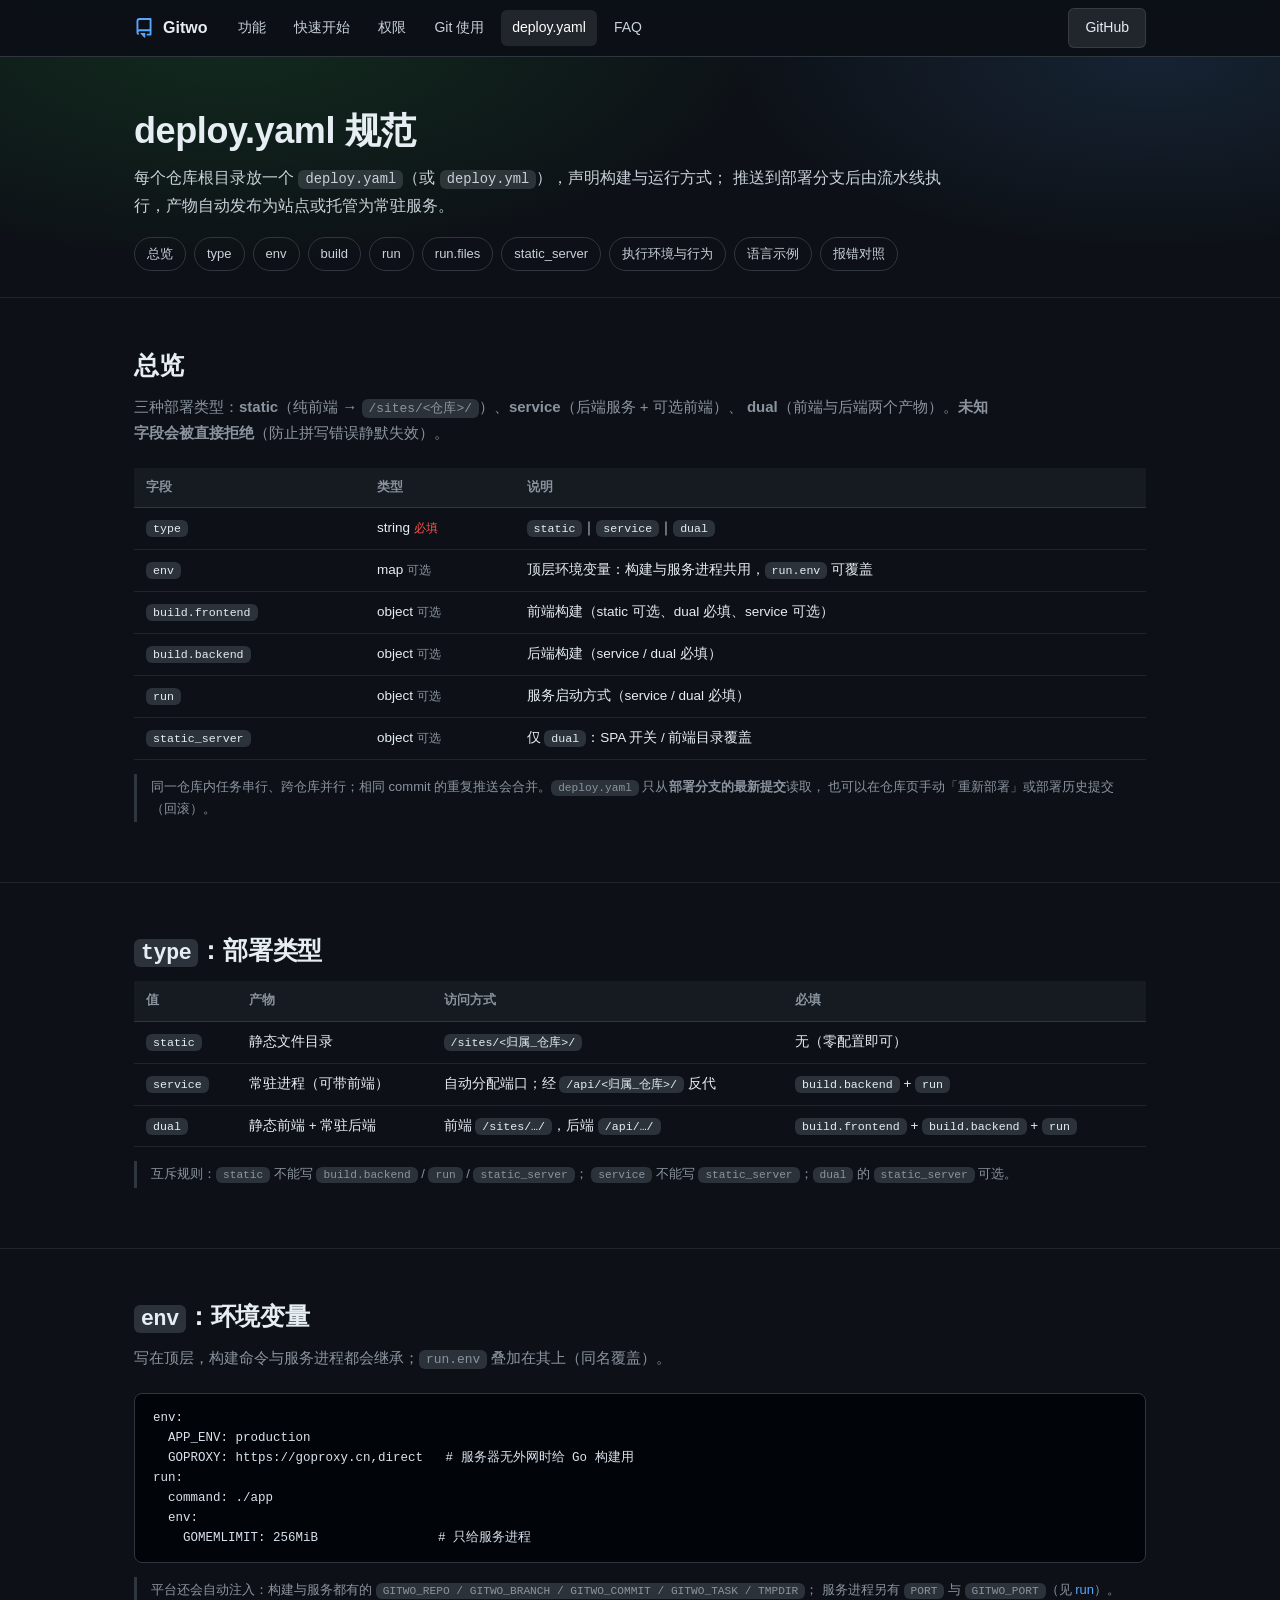
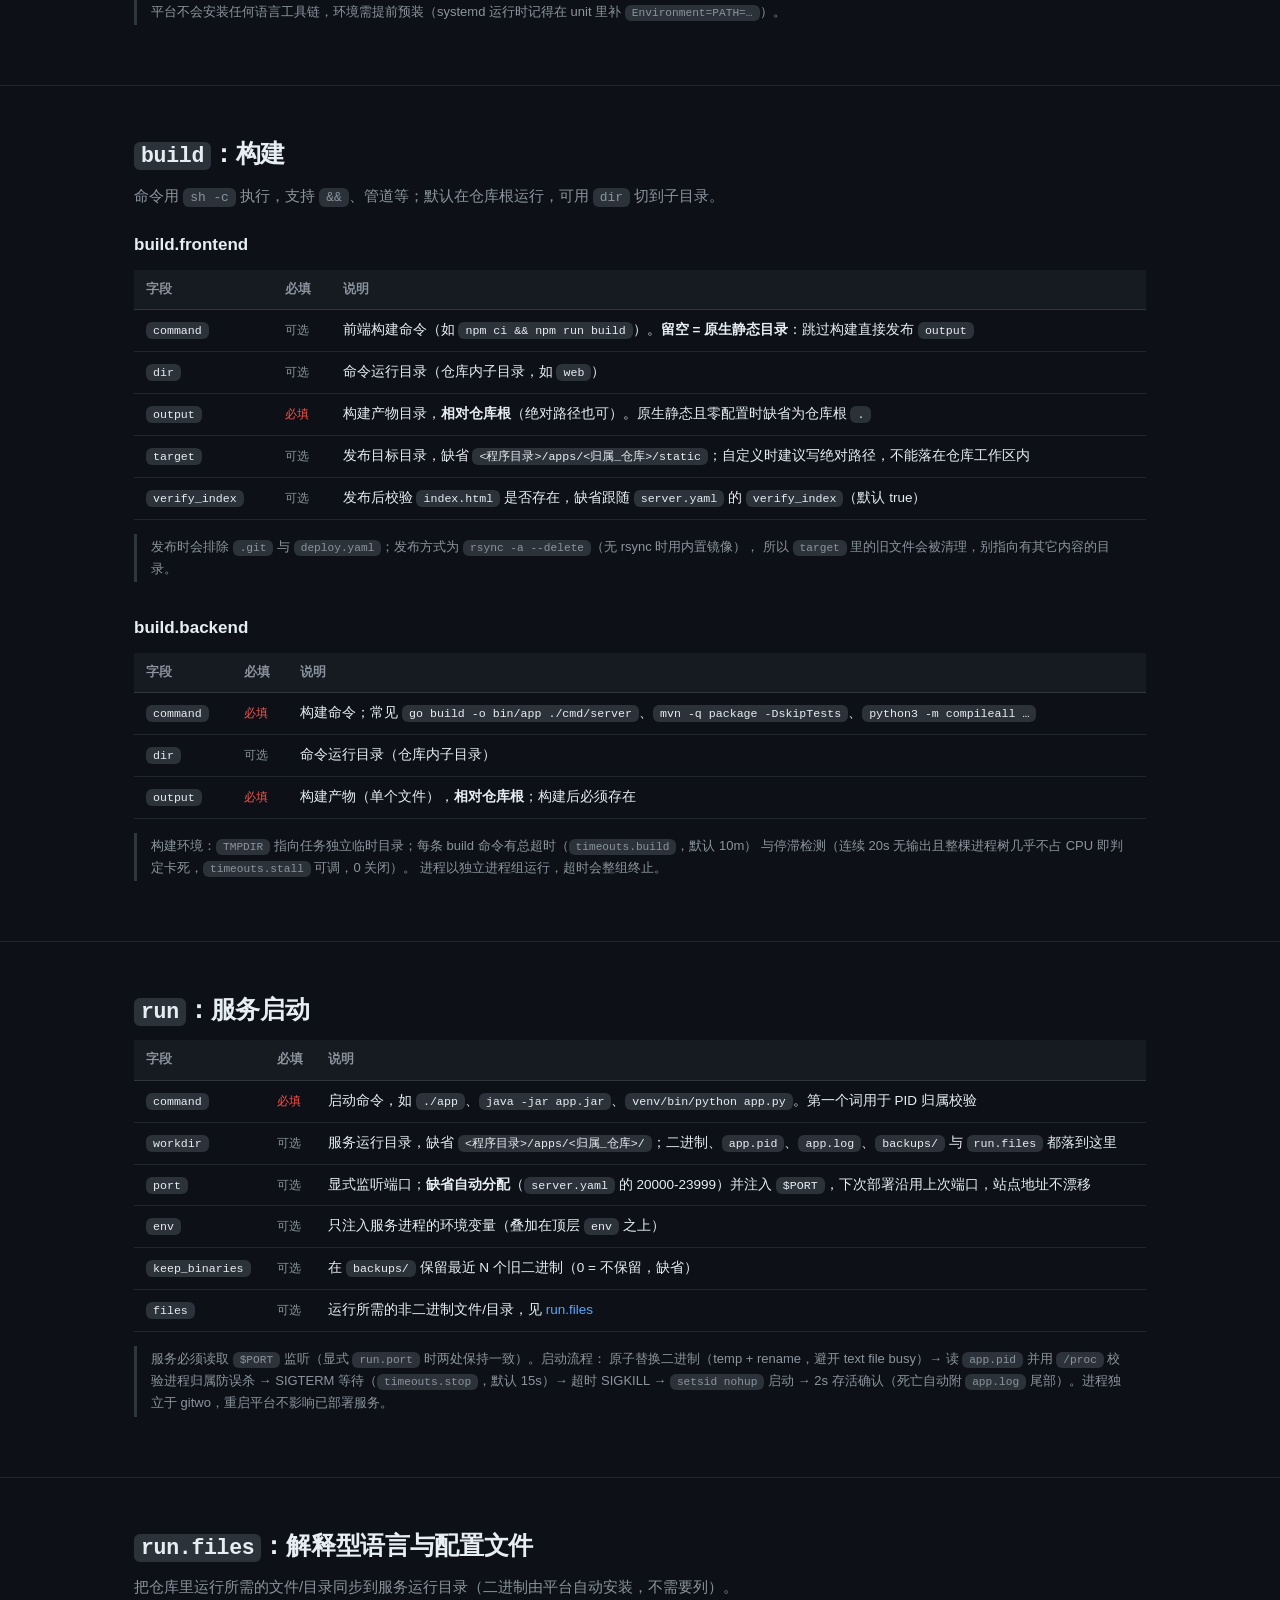
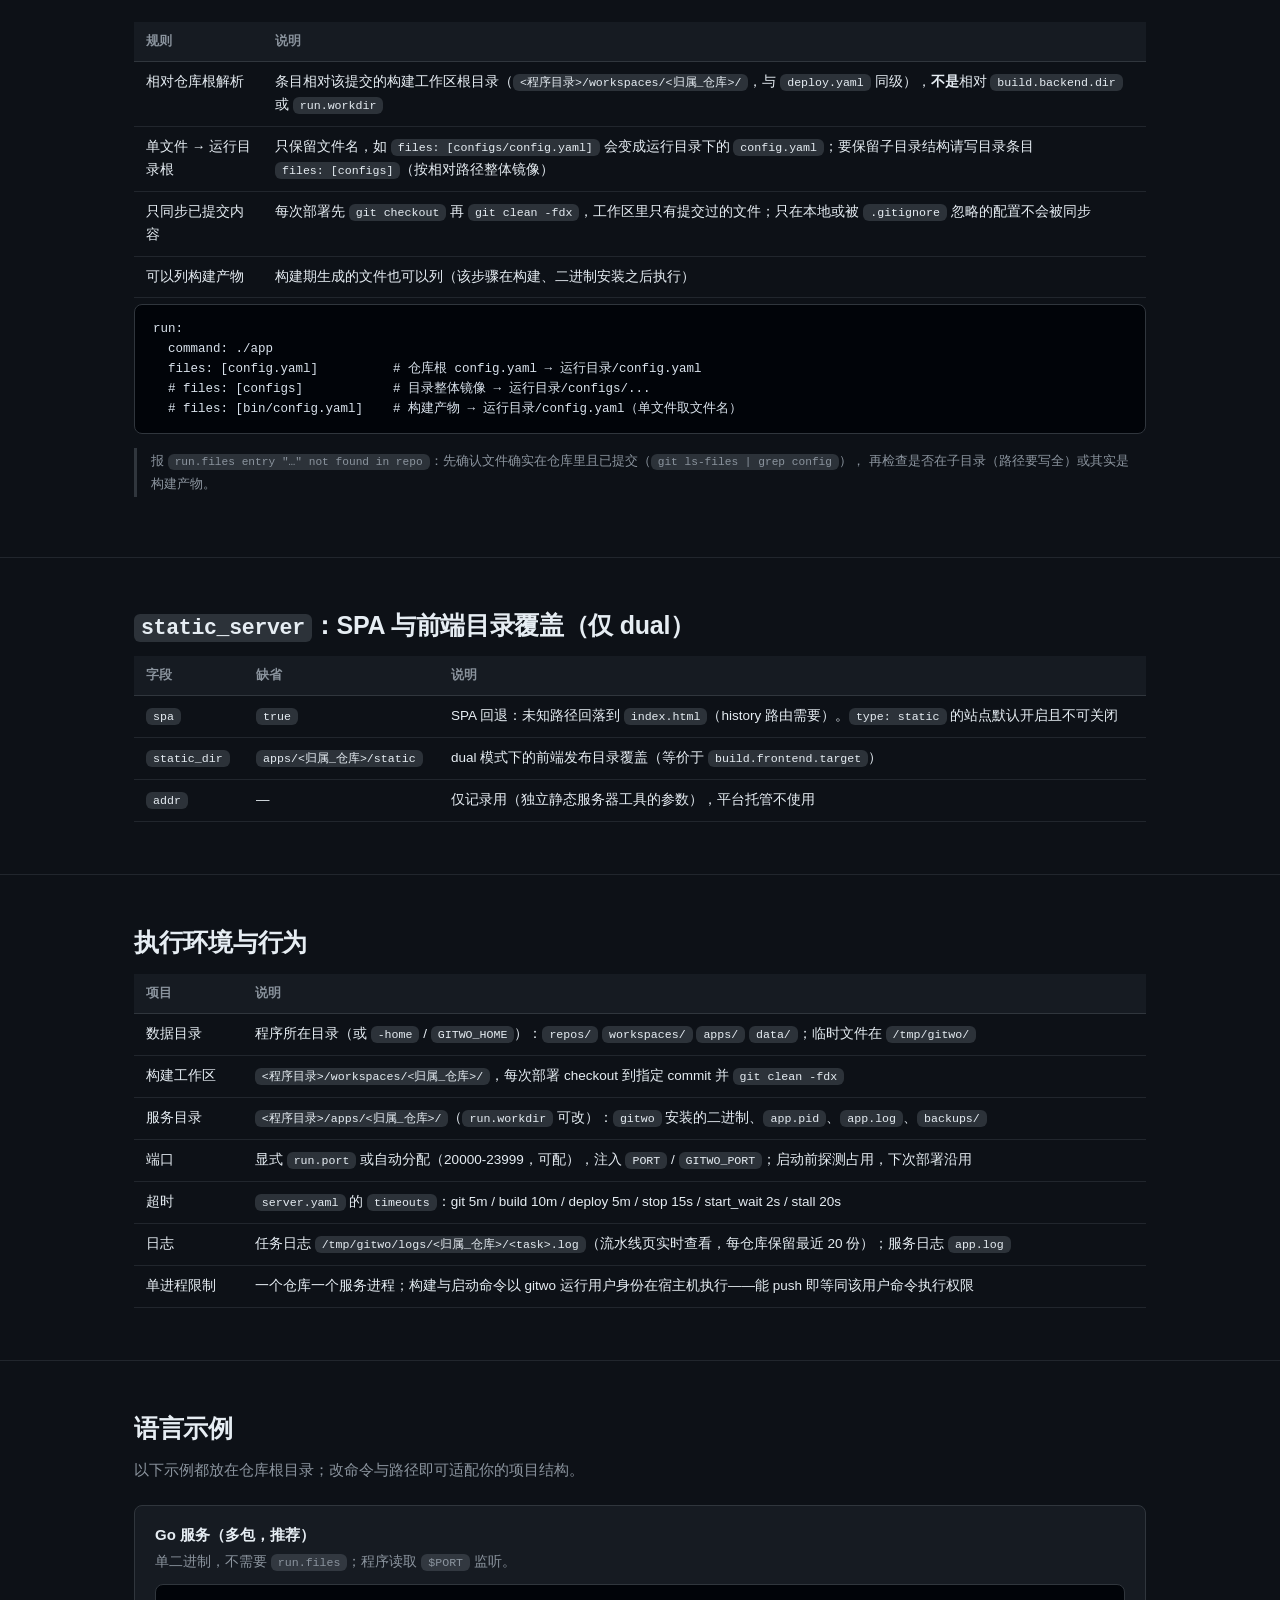
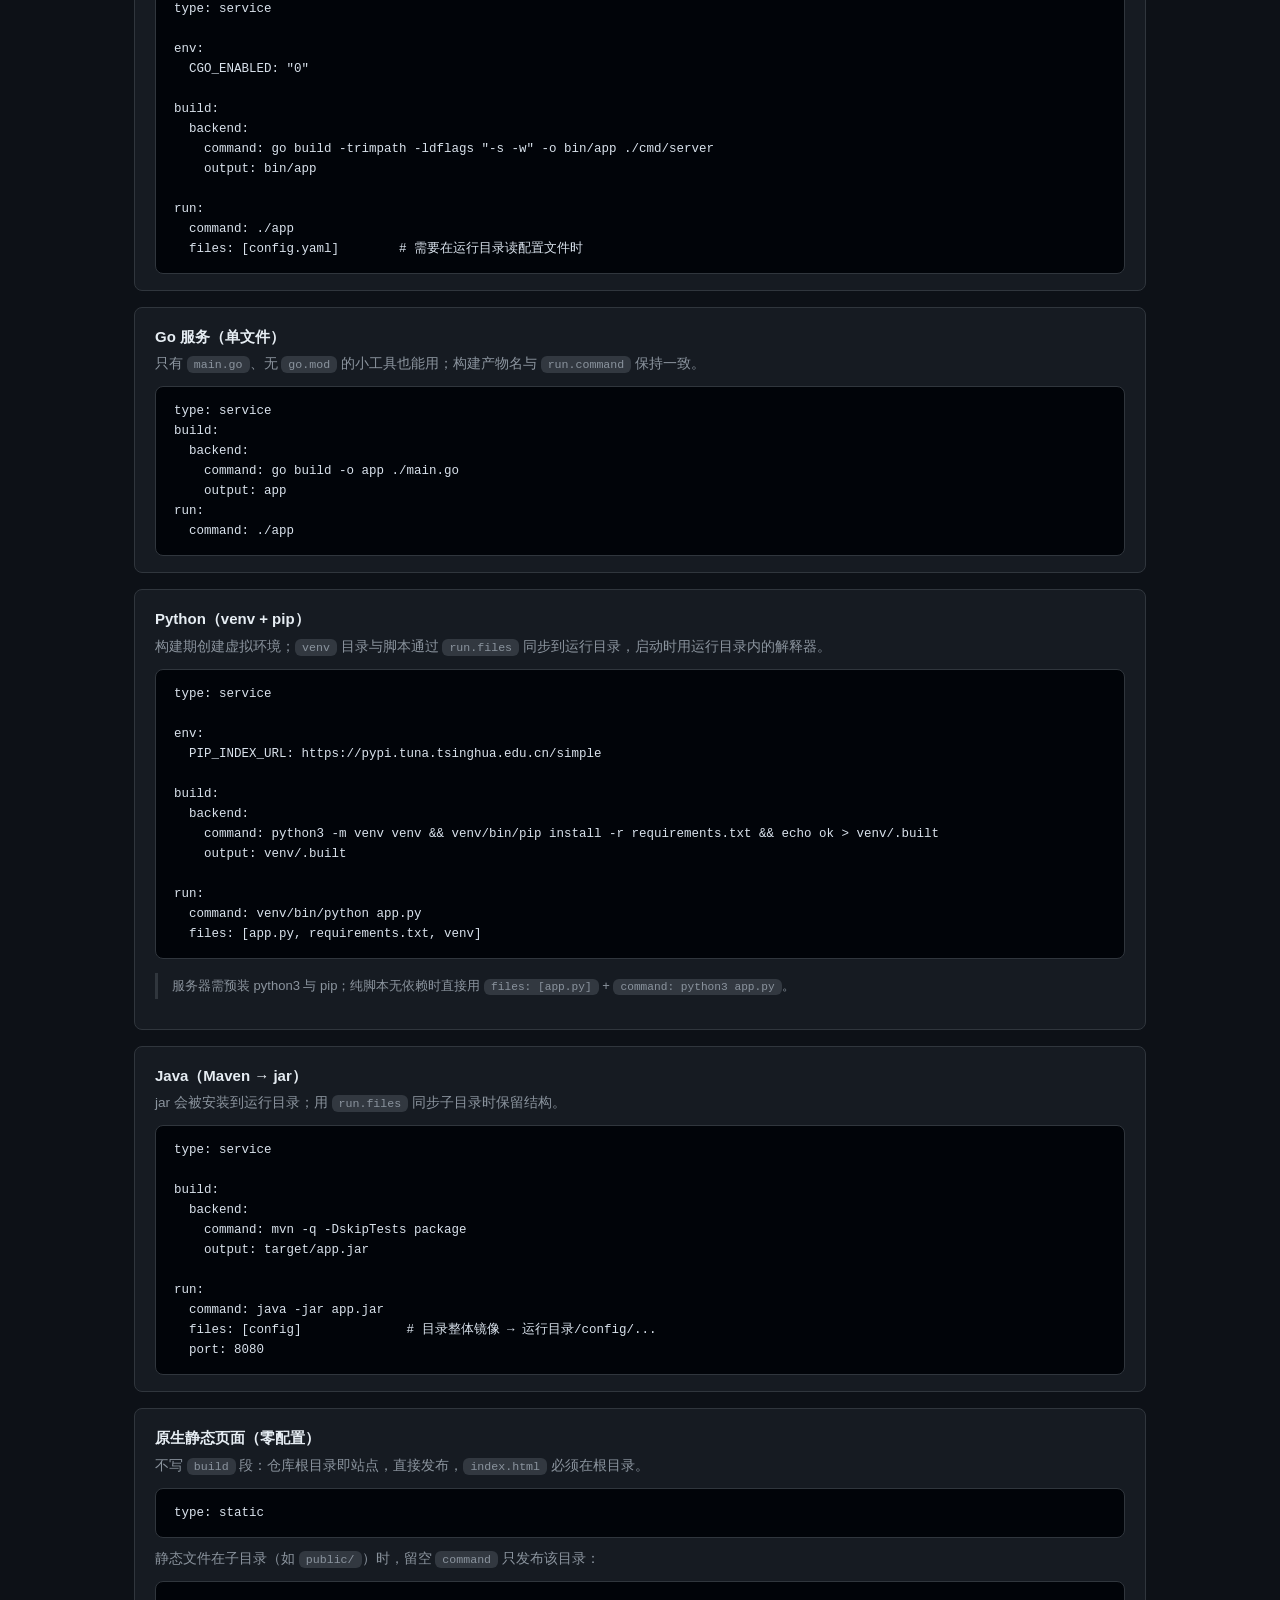
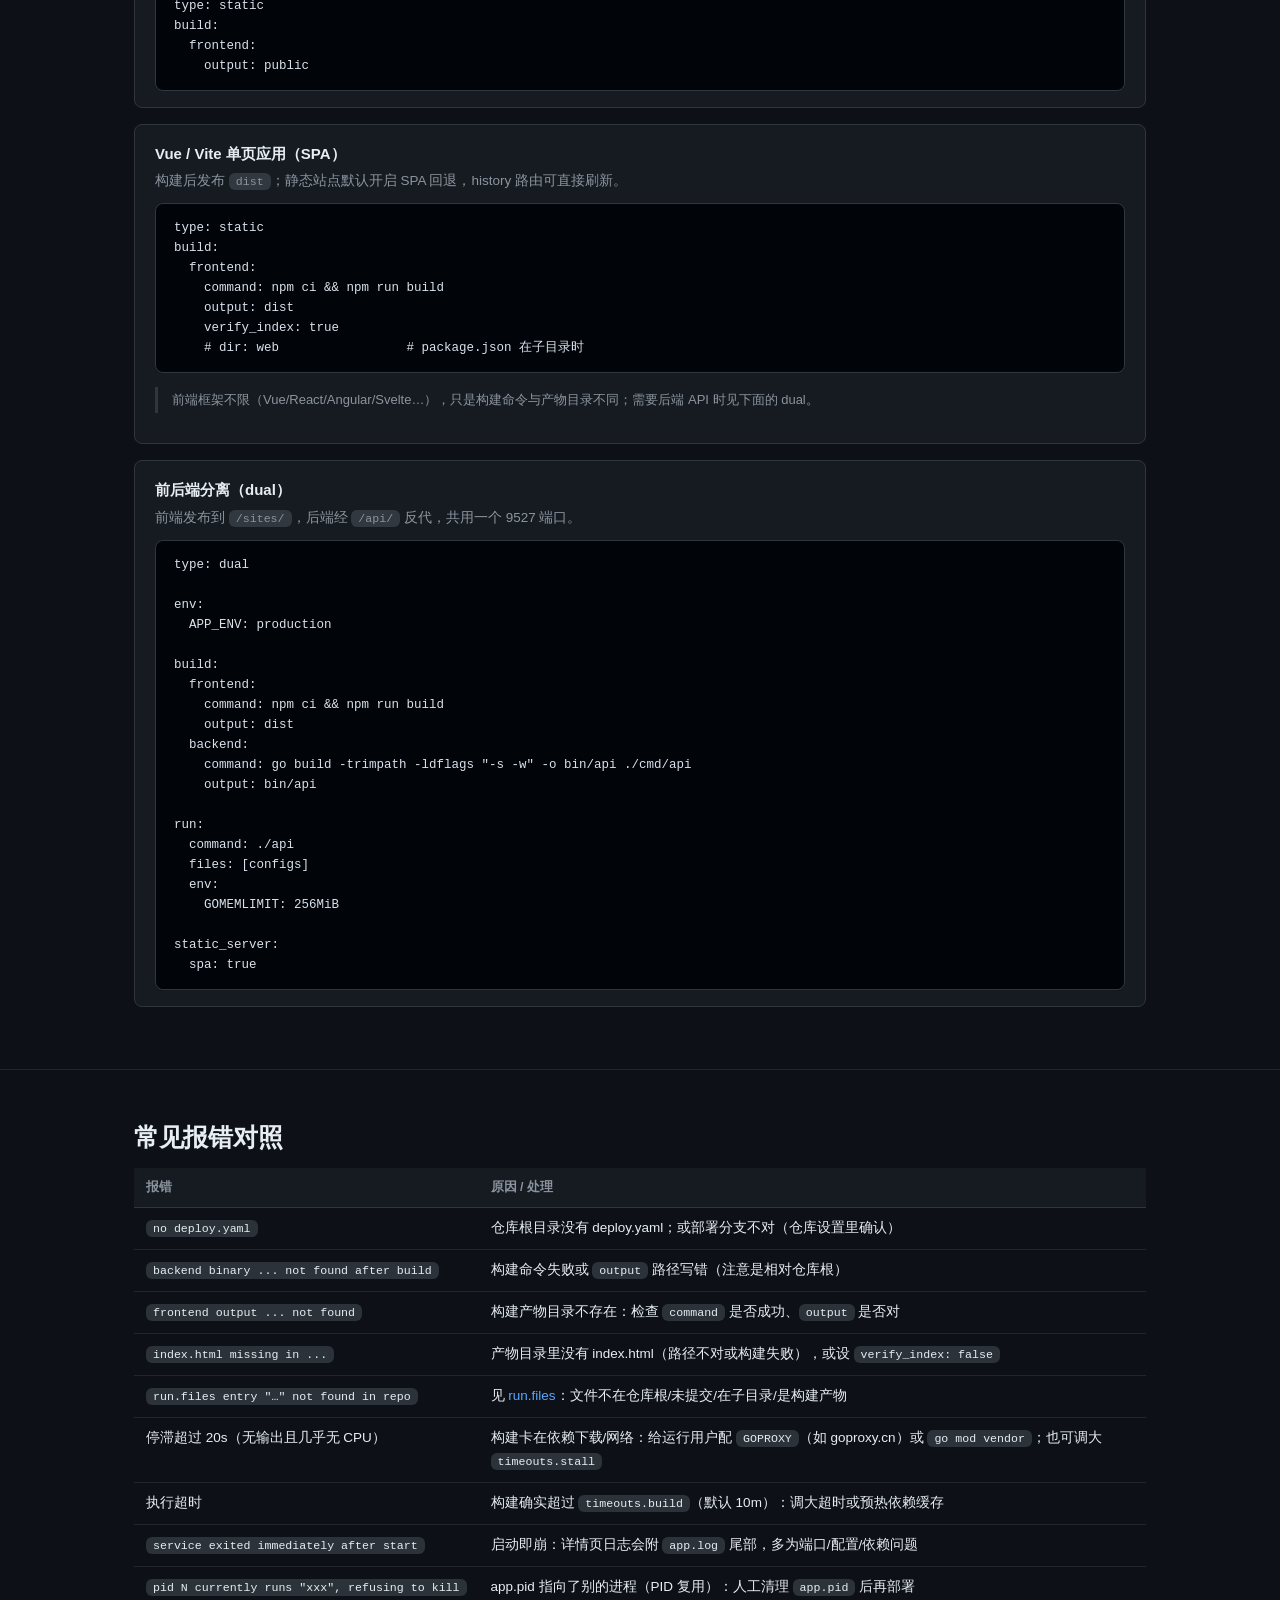
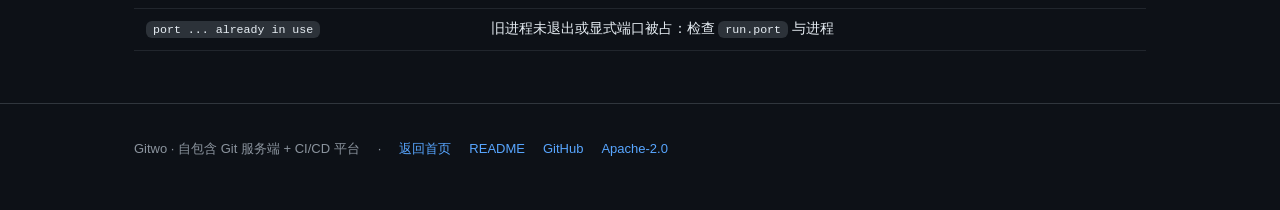
==== docs/deploy-yaml.html @ 60dff5ed "docs: deploy.yaml 规范独立成栏目——补全字段说明 + Go/Python/Java/静态页面/Vue SPA 示例" ====
<!doctype html>
<html lang="zh-CN">
<head>
<meta charset="utf-8">
<meta name="viewport" content="width=device-width,initial-scale=1">
<meta name="color-scheme" content="dark">
<title>deploy.yaml 规范 · Gitwo</title>
<meta name="description" content="Gitwo deploy.yaml 完整字段说明：type / env / build.frontend / build.backend / run / static_server，附 Go、Python、Java、静态页面与 Vue SPA 示例。">
<style>
:root{
  --bg:#0d1117;--bg2:#161b22;--bg3:#21262d;--inset:#010409;
  --border:#30363d;--border2:#21262d;--fg:#e6edf3;--muted:#8b949e;--accent:#58a6ff;
  --green:#3fb950;--green-btn:#238636;--green-h:#2ea043;--red:#f85149;--yellow:#d29922;--purple:#bc8cff;
  --radius:8px;--mono:ui-monospace,SFMono-Regular,"SF Mono",Menlo,Consolas,"Liberation Mono",monospace;
}
*{box-sizing:border-box}
html{color-scheme:dark;scroll-behavior:smooth}
body{margin:0;background:var(--bg);color:var(--fg);
  font:15px/1.7 -apple-system,BlinkMacSystemFont,"Segoe UI","Noto Sans SC",Helvetica,Arial,sans-serif;
  -webkit-font-smoothing:antialiased}
a{color:var(--accent);text-decoration:none}
a:hover{text-decoration:underline}
code{font-family:var(--mono);font-size:.86em;background:rgba(110,118,129,.32);padding:2px 7px;border-radius:6px}
pre{margin:0;padding:14px 18px;overflow:auto;background:var(--inset);border:1px solid var(--border);
  border-radius:var(--radius);font:12.5px/1.6 var(--mono);color:#d9e2ec}
pre code{background:none;padding:0;font-size:inherit}
.wrap{max-width:1060px;margin:0 auto;padding:0 24px}

/* nav */
nav{position:sticky;top:0;z-index:50;background:rgba(13,17,23,.92);backdrop-filter:blur(8px);
  border-bottom:1px solid var(--border)}
nav .in{max-width:1060px;margin:0 auto;padding:0 24px;height:56px;display:flex;align-items:center;gap:6px}
.brand{display:flex;align-items:center;gap:9px;font-weight:700;font-size:16px;color:var(--fg);margin-right:14px}
.brand svg{color:var(--accent)}
nav a.lnk{color:#c9d1d9;padding:6px 11px;border-radius:6px;font-size:14px}
nav a.lnk:hover{background:var(--bg3);color:#fff;text-decoration:none}
nav a.lnk.on{background:var(--bg3);color:#fff}
nav .sp{flex:1}
.btn{display:inline-flex;align-items:center;gap:7px;padding:7px 16px;font-size:14px;font-weight:600;
  color:#fff;background:var(--green-btn);border:1px solid rgba(240,246,252,.1);border-radius:6px;cursor:pointer}
.btn:hover{background:var(--green-h);text-decoration:none}
.btn.ghost{background:var(--bg3);color:var(--fg);font-weight:500}
.btn.ghost:hover{background:#30363d}

/* hero */
.hero{padding:52px 0 26px;background:
  radial-gradient(900px 380px at 18% -10%,rgba(35,134,54,.22),transparent 60%),
  radial-gradient(700px 320px at 90% 0%,rgba(88,166,255,.12),transparent 60%)}
.hero h1{font-size:36px;line-height:1.2;margin:0 0 12px;letter-spacing:-.4px}
.hero p.lead{font-size:16px;color:#c9d1d9;max-width:820px;margin:0 0 18px}
.hero .actions{display:flex;gap:10px;flex-wrap:wrap}

/* sections */
section{padding:46px 0;border-top:1px solid var(--border2)}
section h2{font-size:25px;margin:0 0 8px;letter-spacing:-.3px}
section p.sub{color:var(--muted);margin:0 0 22px;max-width:860px}
h3{font-size:17px;margin:32px 0 10px}
h3:first-of-type{margin-top:0}
h4{font-size:15px;margin:20px 0 8px}

/* tables */
table{width:100%;border-collapse:collapse;font-size:13.5px;margin:10px 0 6px}
th{text-align:left;color:var(--muted);font-weight:600;font-size:12.5px;padding:9px 12px;
  border-bottom:1px solid var(--border);background:var(--bg2)}
td{padding:9px 12px;border-bottom:1px solid var(--border2);vertical-align:top}
tbody tr:hover td{background:rgba(110,118,129,.05)}
td code{white-space:nowrap}

/* misc */
.note{border-left:3px solid var(--border);padding:2px 14px;color:var(--muted);font-size:13px;margin:14px 0}
.warn{border-left:3px solid var(--yellow);padding:2px 14px;color:#d0b16a;font-size:13.5px;margin:14px 0;
  background:rgba(210,153,34,.06)}
.tag{display:inline-block;font-size:11px;color:var(--purple);border:1px solid rgba(188,140,255,.35);
  border-radius:999px;padding:1px 8px;margin-left:6px;vertical-align:1px}
.req{color:var(--red);font-size:12px}
.opt{color:var(--muted);font-size:12px}
.toc{display:flex;flex-wrap:wrap;gap:8px;margin:4px 0 0}
.toc a{padding:5px 12px;border:1px solid var(--border);border-radius:999px;font-size:13px;color:#c9d1d9}
.toc a:hover{background:var(--bg3);color:#fff;text-decoration:none}
.ex{background:var(--bg2);border:1px solid var(--border);border-radius:var(--radius);padding:16px 20px;margin:16px 0}
.ex h4{margin:0 0 4px}
.ex p{margin:0 0 10px;color:var(--muted);font-size:13.5px}
.ex pre{margin:0}
footer{border-top:1px solid var(--border);padding:34px 0 50px;color:var(--muted);font-size:13px}
footer .in{display:flex;gap:18px;flex-wrap:wrap;align-items:center}
@media (max-width:820px){.hero h1{font-size:30px}nav a.lnk{display:none}nav a.lnk.on{display:inline-block}}
</style>
</head>
<body>

<nav><div class="in">
  <a class="brand" href="index.html"><svg viewBox="0 0 16 16" width="20" height="20" fill="currentColor"><path d="M2 2.5A2.5 2.5 0 0 1 4.5 0h8.75a.75.75 0 0 1 .75.75v12.5a.75.75 0 0 1-.75.75h-2.5a.75.75 0 0 1 0-1.5h1.75v-2h-8a1 1 0 0 0-.714 1.7.75.75 0 1 1-1.072 1.05A2.495 2.495 0 0 1 2 11.5Zm10.5-1h-8a1 1 0 0 0-1 1v6.708A2.486 2.486 0 0 1 4.5 9h8ZM5 12.25a.25.25 0 0 1 .25-.25h3.5a.25.25 0 0 1 .25.25v3.25a.25.25 0 0 1-.4.2l-1.45-1.087a.249.249 0 0 0-.2 0L8.5 15.7a.25.25 0 0 1-.4-.2Z"/></svg>Gitwo</a>
  <a class="lnk" href="index.html#features">功能</a>
  <a class="lnk" href="index.html#start">快速开始</a>
  <a class="lnk" href="index.html#roles">权限</a>
  <a class="lnk" href="index.html#git">Git 使用</a>
  <a class="lnk on" href="deploy-yaml.html">deploy.yaml</a>
  <a class="lnk" href="index.html#faq">FAQ</a>
  <span class="sp"></span>
  <a class="btn ghost" href="https://github.com/flairamos/gitwo">GitHub</a>
</div></nav>

<header class="hero"><div class="wrap">
  <h1>deploy.yaml 规范</h1>
  <p class="lead">
    每个仓库根目录放一个 <code>deploy.yaml</code>（或 <code>deploy.yml</code>），声明构建与运行方式；
    推送到部署分支后由流水线执行，产物自动发布为站点或托管为常驻服务。
  </p>
  <div class="toc">
    <a href="#overview">总览</a>
    <a href="#type">type</a>
    <a href="#env">env</a>
    <a href="#build">build</a>
    <a href="#run">run</a>
    <a href="#files">run.files</a>
    <a href="#static-server">static_server</a>
    <a href="#runtime">执行环境与行为</a>
    <a href="#examples">语言示例</a>
    <a href="#errors">报错对照</a>
  </div>
</div></header>

<section id="overview"><div class="wrap">
  <h2>总览</h2>
  <p class="sub">
    三种部署类型：<b>static</b>（纯前端 → <code>/sites/&lt;仓库&gt;/</code>）、<b>service</b>（后端服务 + 可选前端）、
    <b>dual</b>（前端与后端两个产物）。<b>未知字段会被直接拒绝</b>（防止拼写错误静默失效）。
  </p>
  <table>
    <thead><tr><th>字段</th><th>类型</th><th>说明</th></tr></thead>
    <tbody>
      <tr><td><code>type</code></td><td>string <span class="req">必填</span></td><td><code>static</code>｜<code>service</code>｜<code>dual</code></td></tr>
      <tr><td><code>env</code></td><td>map <span class="opt">可选</span></td><td>顶层环境变量：构建与服务进程共用，<code>run.env</code> 可覆盖</td></tr>
      <tr><td><code>build.frontend</code></td><td>object <span class="opt">可选</span></td><td>前端构建（static 可选、dual 必填、service 可选）</td></tr>
      <tr><td><code>build.backend</code></td><td>object <span class="opt">可选</span></td><td>后端构建（service / dual 必填）</td></tr>
      <tr><td><code>run</code></td><td>object <span class="opt">可选</span></td><td>服务启动方式（service / dual 必填）</td></tr>
      <tr><td><code>static_server</code></td><td>object <span class="opt">可选</span></td><td>仅 <code>dual</code>：SPA 开关 / 前端目录覆盖</td></tr>
    </tbody>
  </table>
  <div class="note">
    同一仓库内任务串行、跨仓库并行；相同 commit 的重复推送会合并。<code>deploy.yaml</code> 只从<b>部署分支的最新提交</b>读取，
    也可以在仓库页手动「重新部署」或部署历史提交（回滚）。
  </div>
</div></section>

<section id="type"><div class="wrap">
  <h2><code>type</code>：部署类型</h2>
  <table>
    <thead><tr><th>值</th><th>产物</th><th>访问方式</th><th>必填</th></tr></thead>
    <tbody>
      <tr><td><code>static</code></td><td>静态文件目录</td><td><code>/sites/&lt;归属_仓库&gt;/</code></td><td>无（零配置即可）</td></tr>
      <tr><td><code>service</code></td><td>常驻进程（可带前端）</td><td>自动分配端口；经 <code>/api/&lt;归属_仓库&gt;/</code> 反代</td><td><code>build.backend</code> + <code>run</code></td></tr>
      <tr><td><code>dual</code></td><td>静态前端 + 常驻后端</td><td>前端 <code>/sites/…/</code>，后端 <code>/api/…/</code></td><td><code>build.frontend</code> + <code>build.backend</code> + <code>run</code></td></tr>
    </tbody>
  </table>
  <div class="note">
    互斥规则：<code>static</code> 不能写 <code>build.backend</code> / <code>run</code> / <code>static_server</code>；
    <code>service</code> 不能写 <code>static_server</code>；<code>dual</code> 的 <code>static_server</code> 可选。
  </div>
</div></section>

<section id="env"><div class="wrap">
  <h2><code>env</code>：环境变量</h2>
  <p class="sub">写在顶层，构建命令与服务进程都会继承；<code>run.env</code> 叠加在其上（同名覆盖）。</p>
<pre><code>env:
  APP_ENV: production
  GOPROXY: https://goproxy.cn,direct   # 服务器无外网时给 Go 构建用
run:
  command: ./app
  env:
    GOMEMLIMIT: 256MiB                # 只给服务进程</code></pre>
  <div class="note">
    平台还会自动注入：构建与服务都有的 <code>GITWO_REPO / GITWO_BRANCH / GITWO_COMMIT / GITWO_TASK / TMPDIR</code>；
    服务进程另有 <code>PORT</code> 与 <code>GITWO_PORT</code>（见 <a href="#run">run</a>）。
    平台不会安装任何语言工具链，环境需提前预装（systemd 运行时记得在 unit 里补 <code>Environment=PATH=…</code>）。
  </div>
</div></section>

<section id="build"><div class="wrap">
  <h2><code>build</code>：构建</h2>
  <p class="sub">命令用 <code>sh -c</code> 执行，支持 <code>&amp;&amp;</code>、管道等；默认在仓库根运行，可用 <code>dir</code> 切到子目录。</p>

  <h3>build.frontend</h3>
  <table>
    <thead><tr><th>字段</th><th>必填</th><th>说明</th></tr></thead>
    <tbody>
      <tr><td><code>command</code></td><td><span class="opt">可选</span></td><td>前端构建命令（如 <code>npm ci &amp;&amp; npm run build</code>）。<b>留空 = 原生静态目录</b>：跳过构建直接发布 <code>output</code></td></tr>
      <tr><td><code>dir</code></td><td><span class="opt">可选</span></td><td>命令运行目录（仓库内子目录，如 <code>web</code>）</td></tr>
      <tr><td><code>output</code></td><td><span class="req">必填</span></td><td>构建产物目录，<b>相对仓库根</b>（绝对路径也可）。原生静态且零配置时缺省为仓库根 <code>.</code></td></tr>
      <tr><td><code>target</code></td><td><span class="opt">可选</span></td><td>发布目标目录，缺省 <code>&lt;程序目录&gt;/apps/&lt;归属_仓库&gt;/static</code>；自定义时建议写绝对路径，不能落在仓库工作区内</td></tr>
      <tr><td><code>verify_index</code></td><td><span class="opt">可选</span></td><td>发布后校验 <code>index.html</code> 是否存在，缺省跟随 <code>server.yaml</code> 的 <code>verify_index</code>（默认 true）</td></tr>
    </tbody>
  </table>
  <div class="note">
    发布时会排除 <code>.git</code> 与 <code>deploy.yaml</code>；发布方式为 <code>rsync -a --delete</code>（无 rsync 时用内置镜像），
    所以 <code>target</code> 里的旧文件会被清理，别指向有其它内容的目录。
  </div>

  <h3>build.backend</h3>
  <table>
    <thead><tr><th>字段</th><th>必填</th><th>说明</th></tr></thead>
    <tbody>
      <tr><td><code>command</code></td><td><span class="req">必填</span></td><td>构建命令；常见 <code>go build -o bin/app ./cmd/server</code>、<code>mvn -q package -DskipTests</code>、<code>python3 -m compileall …</code></td></tr>
      <tr><td><code>dir</code></td><td><span class="opt">可选</span></td><td>命令运行目录（仓库内子目录）</td></tr>
      <tr><td><code>output</code></td><td><span class="req">必填</span></td><td>构建产物（单个文件），<b>相对仓库根</b>；构建后必须存在</td></tr>
    </tbody>
  </table>
  <div class="note">
    构建环境：<code>TMPDIR</code> 指向任务独立临时目录；每条 build 命令有总超时（<code>timeouts.build</code>，默认 10m）
    与停滞检测（连续 20s 无输出且整棵进程树几乎不占 CPU 即判定卡死，<code>timeouts.stall</code> 可调，0 关闭）。
    进程以独立进程组运行，超时会整组终止。
  </div>
</div></section>

<section id="run"><div class="wrap">
  <h2><code>run</code>：服务启动</h2>
  <table>
    <thead><tr><th>字段</th><th>必填</th><th>说明</th></tr></thead>
    <tbody>
      <tr><td><code>command</code></td><td><span class="req">必填</span></td><td>启动命令，如 <code>./app</code>、<code>java -jar app.jar</code>、<code>venv/bin/python app.py</code>。第一个词用于 PID 归属校验</td></tr>
      <tr><td><code>workdir</code></td><td><span class="opt">可选</span></td><td>服务运行目录，缺省 <code>&lt;程序目录&gt;/apps/&lt;归属_仓库&gt;/</code>；二进制、<code>app.pid</code>、<code>app.log</code>、<code>backups/</code> 与 <code>run.files</code> 都落到这里</td></tr>
      <tr><td><code>port</code></td><td><span class="opt">可选</span></td><td>显式监听端口；<b>缺省自动分配</b>（<code>server.yaml</code> 的 20000-23999）并注入 <code>$PORT</code>，下次部署沿用上次端口，站点地址不漂移</td></tr>
      <tr><td><code>env</code></td><td><span class="opt">可选</span></td><td>只注入服务进程的环境变量（叠加在顶层 <code>env</code> 之上）</td></tr>
      <tr><td><code>keep_binaries</code></td><td><span class="opt">可选</span></td><td>在 <code>backups/</code> 保留最近 N 个旧二进制（0 = 不保留，缺省）</td></tr>
      <tr><td><code>files</code></td><td><span class="opt">可选</span></td><td>运行所需的非二进制文件/目录，见 <a href="#files">run.files</a></td></tr>
    </tbody>
  </table>
  <div class="note">
    服务必须读取 <code>$PORT</code> 监听（显式 <code>run.port</code> 时两处保持一致）。启动流程：
    原子替换二进制（temp + rename，避开 text file busy）→ 读 <code>app.pid</code> 并用 <code>/proc</code> 校验进程归属防误杀 →
    SIGTERM 等待（<code>timeouts.stop</code>，默认 15s）→ 超时 SIGKILL → <code>setsid nohup</code> 启动 →
    2s 存活确认（死亡自动附 <code>app.log</code> 尾部）。进程独立于 gitwo，重启平台不影响已部署服务。
  </div>
</div></section>

<section id="files"><div class="wrap">
  <h2><code>run.files</code>：解释型语言与配置文件</h2>
  <p class="sub">把仓库里运行所需的文件/目录同步到服务运行目录（二进制由平台自动安装，不需要列）。</p>
  <table>
    <thead><tr><th>规则</th><th>说明</th></tr></thead>
    <tbody>
      <tr><td>相对仓库根解析</td><td>条目相对该提交的构建工作区根目录（<code>&lt;程序目录&gt;/workspaces/&lt;归属_仓库&gt;/</code>，与 <code>deploy.yaml</code> 同级），<b>不是</b>相对 <code>build.backend.dir</code> 或 <code>run.workdir</code></td></tr>
      <tr><td>单文件 → 运行目录根</td><td>只保留文件名，如 <code>files: [configs/config.yaml]</code> 会变成运行目录下的 <code>config.yaml</code>；要保留子目录结构请写目录条目 <code>files: [configs]</code>（按相对路径整体镜像）</td></tr>
      <tr><td>只同步已提交内容</td><td>每次部署先 <code>git checkout</code> 再 <code>git clean -fdx</code>，工作区里只有提交过的文件；只在本地或被 <code>.gitignore</code> 忽略的配置不会被同步</td></tr>
      <tr><td>可以列构建产物</td><td>构建期生成的文件也可以列（该步骤在构建、二进制安装之后执行）</td></tr>
    </tbody>
  </table>
<pre><code>run:
  command: ./app
  files: [config.yaml]          # 仓库根 config.yaml → 运行目录/config.yaml
  # files: [configs]            # 目录整体镜像 → 运行目录/configs/...
  # files: [bin/config.yaml]    # 构建产物 → 运行目录/config.yaml（单文件取文件名）</code></pre>
  <div class="note">
    报 <code>run.files entry "…" not found in repo</code>：先确认文件确实在仓库里且已提交（<code>git ls-files | grep config</code>），
    再检查是否在子目录（路径要写全）或其实是构建产物。
  </div>
</div></section>

<section id="static-server"><div class="wrap">
  <h2><code>static_server</code>：SPA 与前端目录覆盖（仅 dual）</h2>
  <table>
    <thead><tr><th>字段</th><th>缺省</th><th>说明</th></tr></thead>
    <tbody>
      <tr><td><code>spa</code></td><td><code>true</code></td><td>SPA 回退：未知路径回落到 <code>index.html</code>（history 路由需要）。<code>type: static</code> 的站点默认开启且不可关闭</td></tr>
      <tr><td><code>static_dir</code></td><td><code>apps/&lt;归属_仓库&gt;/static</code></td><td>dual 模式下的前端发布目录覆盖（等价于 <code>build.frontend.target</code>）</td></tr>
      <tr><td><code>addr</code></td><td>—</td><td>仅记录用（独立静态服务器工具的参数），平台托管不使用</td></tr>
    </tbody>
  </table>
</div></section>

<section id="runtime"><div class="wrap">
  <h2>执行环境与行为</h2>
  <table>
    <thead><tr><th>项目</th><th>说明</th></tr></thead>
    <tbody>
      <tr><td>数据目录</td><td>程序所在目录（或 <code>-home</code> / <code>GITWO_HOME</code>）：<code>repos/</code> <code>workspaces/</code> <code>apps/</code> <code>data/</code>；临时文件在 <code>/tmp/gitwo/</code></td></tr>
      <tr><td>构建工作区</td><td><code>&lt;程序目录&gt;/workspaces/&lt;归属_仓库&gt;/</code>，每次部署 checkout 到指定 commit 并 <code>git clean -fdx</code></td></tr>
      <tr><td>服务目录</td><td><code>&lt;程序目录&gt;/apps/&lt;归属_仓库&gt;/</code>（<code>run.workdir</code> 可改）：<code>gitwo</code> 安装的二进制、<code>app.pid</code>、<code>app.log</code>、<code>backups/</code></td></tr>
      <tr><td>端口</td><td>显式 <code>run.port</code> 或自动分配（20000-23999，可配），注入 <code>PORT</code> / <code>GITWO_PORT</code>；启动前探测占用，下次部署沿用</td></tr>
      <tr><td>超时</td><td><code>server.yaml</code> 的 <code>timeouts</code>：git 5m / build 10m / deploy 5m / stop 15s / start_wait 2s / stall 20s</td></tr>
      <tr><td>日志</td><td>任务日志 <code>/tmp/gitwo/logs/&lt;归属_仓库&gt;/&lt;task&gt;.log</code>（流水线页实时查看，每仓库保留最近 20 份）；服务日志 <code>app.log</code></td></tr>
      <tr><td>单进程限制</td><td>一个仓库一个服务进程；构建与启动命令以 gitwo 运行用户身份在宿主机执行——能 push 即等同该用户命令执行权限</td></tr>
    </tbody>
  </table>
</div></section>

<section id="examples"><div class="wrap">
  <h2>语言示例</h2>
  <p class="sub">以下示例都放在仓库根目录；改命令与路径即可适配你的项目结构。</p>

  <div class="ex">
    <h4>Go 服务（多包，推荐）</h4>
    <p>单二进制，不需要 <code>run.files</code>；程序读取 <code>$PORT</code> 监听。</p>
<pre><code>type: service

env:
  CGO_ENABLED: "0"

build:
  backend:
    command: go build -trimpath -ldflags "-s -w" -o bin/app ./cmd/server
    output: bin/app

run:
  command: ./app
  files: [config.yaml]        # 需要在运行目录读配置文件时</code></pre>
  </div>

  <div class="ex">
    <h4>Go 服务（单文件）</h4>
    <p>只有 <code>main.go</code>、无 <code>go.mod</code> 的小工具也能用；构建产物名与 <code>run.command</code> 保持一致。</p>
<pre><code>type: service
build:
  backend:
    command: go build -o app ./main.go
    output: app
run:
  command: ./app</code></pre>
  </div>

  <div class="ex">
    <h4>Python（venv + pip）</h4>
    <p>构建期创建虚拟环境；<code>venv</code> 目录与脚本通过 <code>run.files</code> 同步到运行目录，启动时用运行目录内的解释器。</p>
<pre><code>type: service

env:
  PIP_INDEX_URL: https://pypi.tuna.tsinghua.edu.cn/simple

build:
  backend:
    command: python3 -m venv venv &amp;&amp; venv/bin/pip install -r requirements.txt &amp;&amp; echo ok &gt; venv/.built
    output: venv/.built

run:
  command: venv/bin/python app.py
  files: [app.py, requirements.txt, venv]</code></pre>
    <div class="note">服务器需预装 python3 与 pip；纯脚本无依赖时直接用 <code>files: [app.py]</code> + <code>command: python3 app.py</code>。</div>
  </div>

  <div class="ex">
    <h4>Java（Maven → jar）</h4>
    <p>jar 会被安装到运行目录；用 <code>run.files</code> 同步子目录时保留结构。</p>
<pre><code>type: service

build:
  backend:
    command: mvn -q -DskipTests package
    output: target/app.jar

run:
  command: java -jar app.jar
  files: [config]              # 目录整体镜像 → 运行目录/config/...
  port: 8080</code></pre>
  </div>

  <div class="ex">
    <h4>原生静态页面（零配置）</h4>
    <p>不写 <code>build</code> 段：仓库根目录即站点，直接发布，<code>index.html</code> 必须在根目录。</p>
<pre><code>type: static</code></pre>
    <p style="margin-top:10px">静态文件在子目录（如 <code>public/</code>）时，留空 <code>command</code> 只发布该目录：</p>
<pre><code>type: static
build:
  frontend:
    output: public</code></pre>
  </div>

  <div class="ex">
    <h4>Vue / Vite 单页应用（SPA）</h4>
    <p>构建后发布 <code>dist</code>；静态站点默认开启 SPA 回退，history 路由可直接刷新。</p>
<pre><code>type: static
build:
  frontend:
    command: npm ci &amp;&amp; npm run build
    output: dist
    verify_index: true
    # dir: web                 # package.json 在子目录时</code></pre>
    <div class="note">前端框架不限（Vue/React/Angular/Svelte…），只是构建命令与产物目录不同；需要后端 API 时见下面的 dual。</div>
  </div>

  <div class="ex">
    <h4>前后端分离（dual）</h4>
    <p>前端发布到 <code>/sites/</code>，后端经 <code>/api/</code> 反代，共用一个 9527 端口。</p>
<pre><code>type: dual

env:
  APP_ENV: production

build:
  frontend:
    command: npm ci &amp;&amp; npm run build
    output: dist
  backend:
    command: go build -trimpath -ldflags "-s -w" -o bin/api ./cmd/api
    output: bin/api

run:
  command: ./api
  files: [configs]
  env:
    GOMEMLIMIT: 256MiB

static_server:
  spa: true</code></pre>
  </div>
</div></section>

<section id="errors"><div class="wrap">
  <h2>常见报错对照</h2>
  <table>
    <thead><tr><th>报错</th><th>原因 / 处理</th></tr></thead>
    <tbody>
      <tr><td><code>no deploy.yaml</code></td><td>仓库根目录没有 deploy.yaml；或部署分支不对（仓库设置里确认）</td></tr>
      <tr><td><code>backend binary ... not found after build</code></td><td>构建命令失败或 <code>output</code> 路径写错（注意是相对仓库根）</td></tr>
      <tr><td><code>frontend output ... not found</code></td><td>构建产物目录不存在：检查 <code>command</code> 是否成功、<code>output</code> 是否对</td></tr>
      <tr><td><code>index.html missing in ...</code></td><td>产物目录里没有 index.html（路径不对或构建失败），或设 <code>verify_index: false</code></td></tr>
      <tr><td><code>run.files entry "…" not found in repo</code></td><td>见 <a href="#files">run.files</a>：文件不在仓库根/未提交/在子目录/是构建产物</td></tr>
      <tr><td>停滞超过 20s（无输出且几乎无 CPU）</td><td>构建卡在依赖下载/网络：给运行用户配 <code>GOPROXY</code>（如 goproxy.cn）或 <code>go mod vendor</code>；也可调大 <code>timeouts.stall</code></td></tr>
      <tr><td>执行超时</td><td>构建确实超过 <code>timeouts.build</code>（默认 10m）：调大超时或预热依赖缓存</td></tr>
      <tr><td><code>service exited immediately after start</code></td><td>启动即崩：详情页日志会附 <code>app.log</code> 尾部，多为端口/配置/依赖问题</td></tr>
      <tr><td><code>pid N currently runs "xxx", refusing to kill</code></td><td>app.pid 指向了别的进程（PID 复用）：人工清理 <code>app.pid</code> 后再部署</td></tr>
      <tr><td><code>port ... already in use</code></td><td>旧进程未退出或显式端口被占：检查 <code>run.port</code> 与进程</td></tr>
    </tbody>
  </table>
</div></section>

<footer><div class="wrap in">
  <span>Gitwo · 自包含 Git 服务端 + CI/CD 平台</span>
  <span>·</span>
  <a href="index.html">返回首页</a>
  <a href="https://github.com/flairamos/gitwo/blob/main/README.md">README</a>
  <a href="https://github.com/flairamos/gitwo">GitHub</a>
  <a href="https://github.com/flairamos/gitwo/blob/main/LICENSE">Apache-2.0</a>
</div></footer>

</body>
</html>
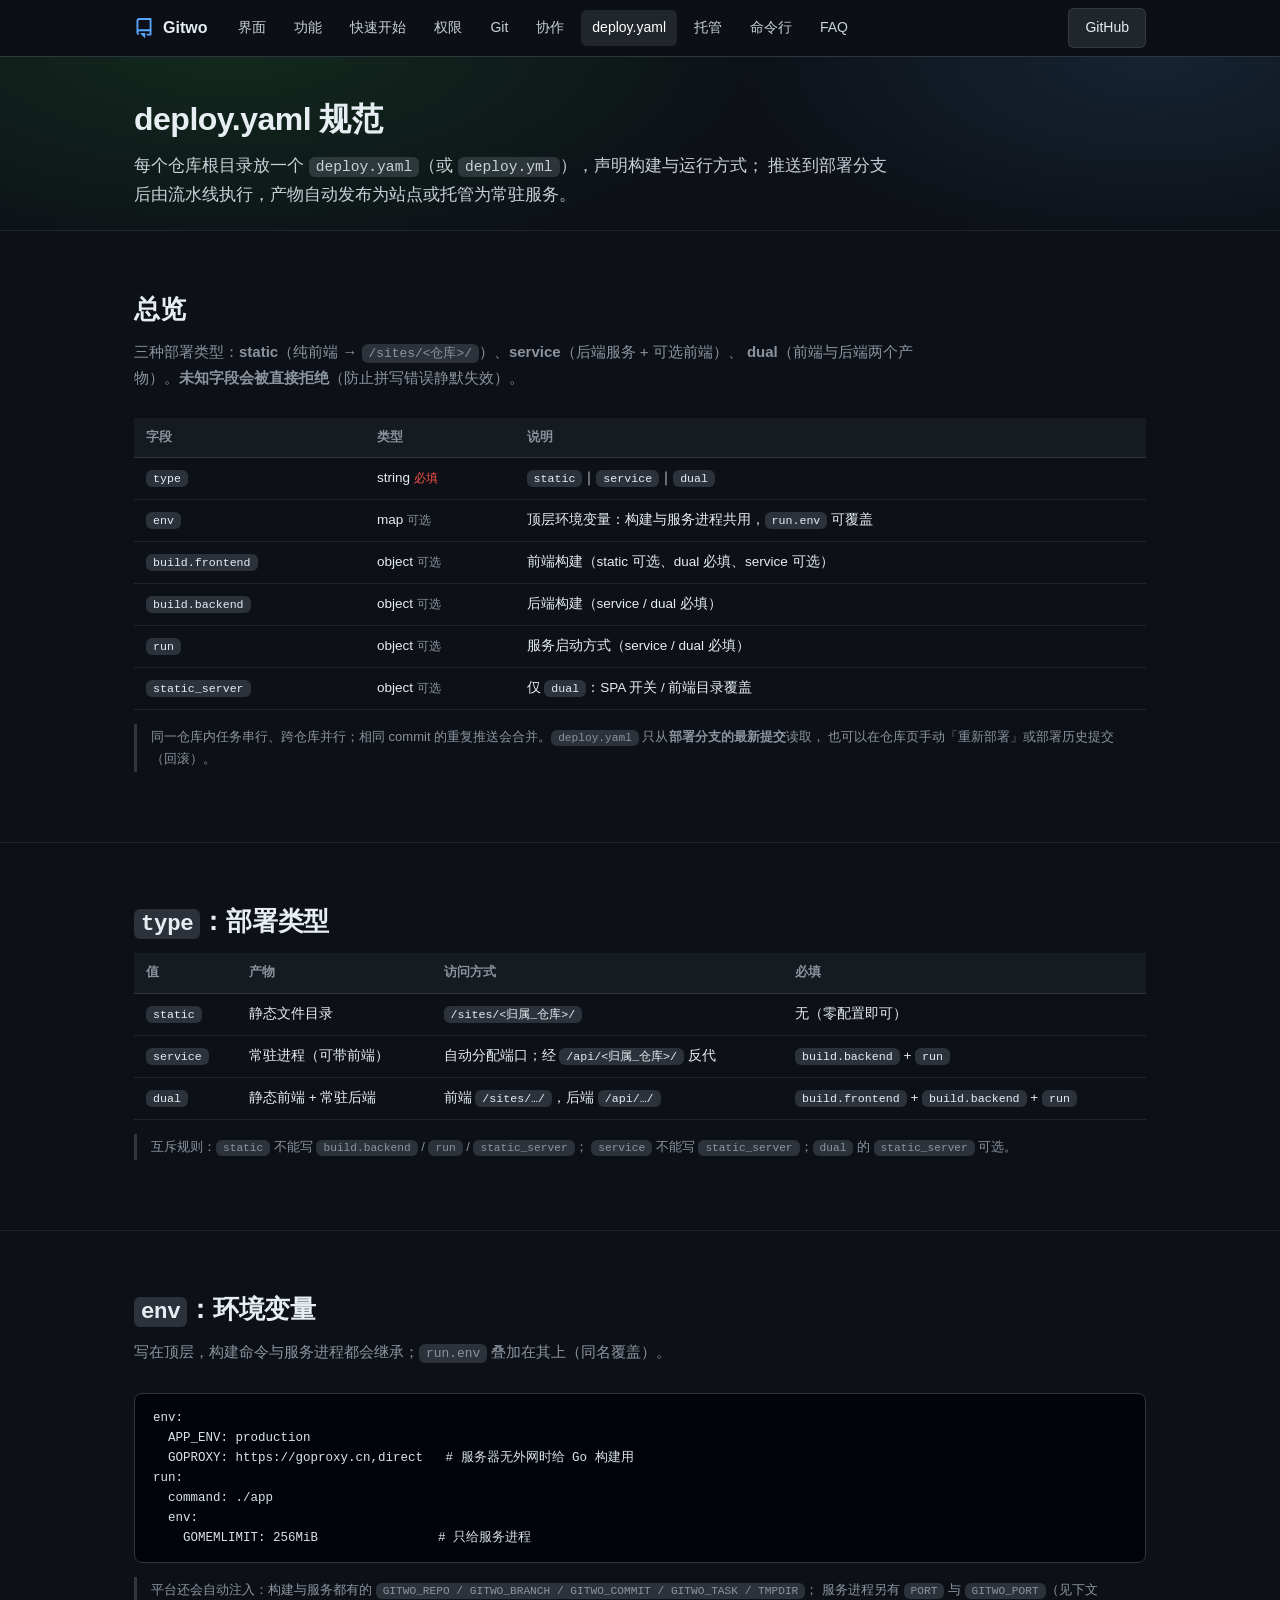
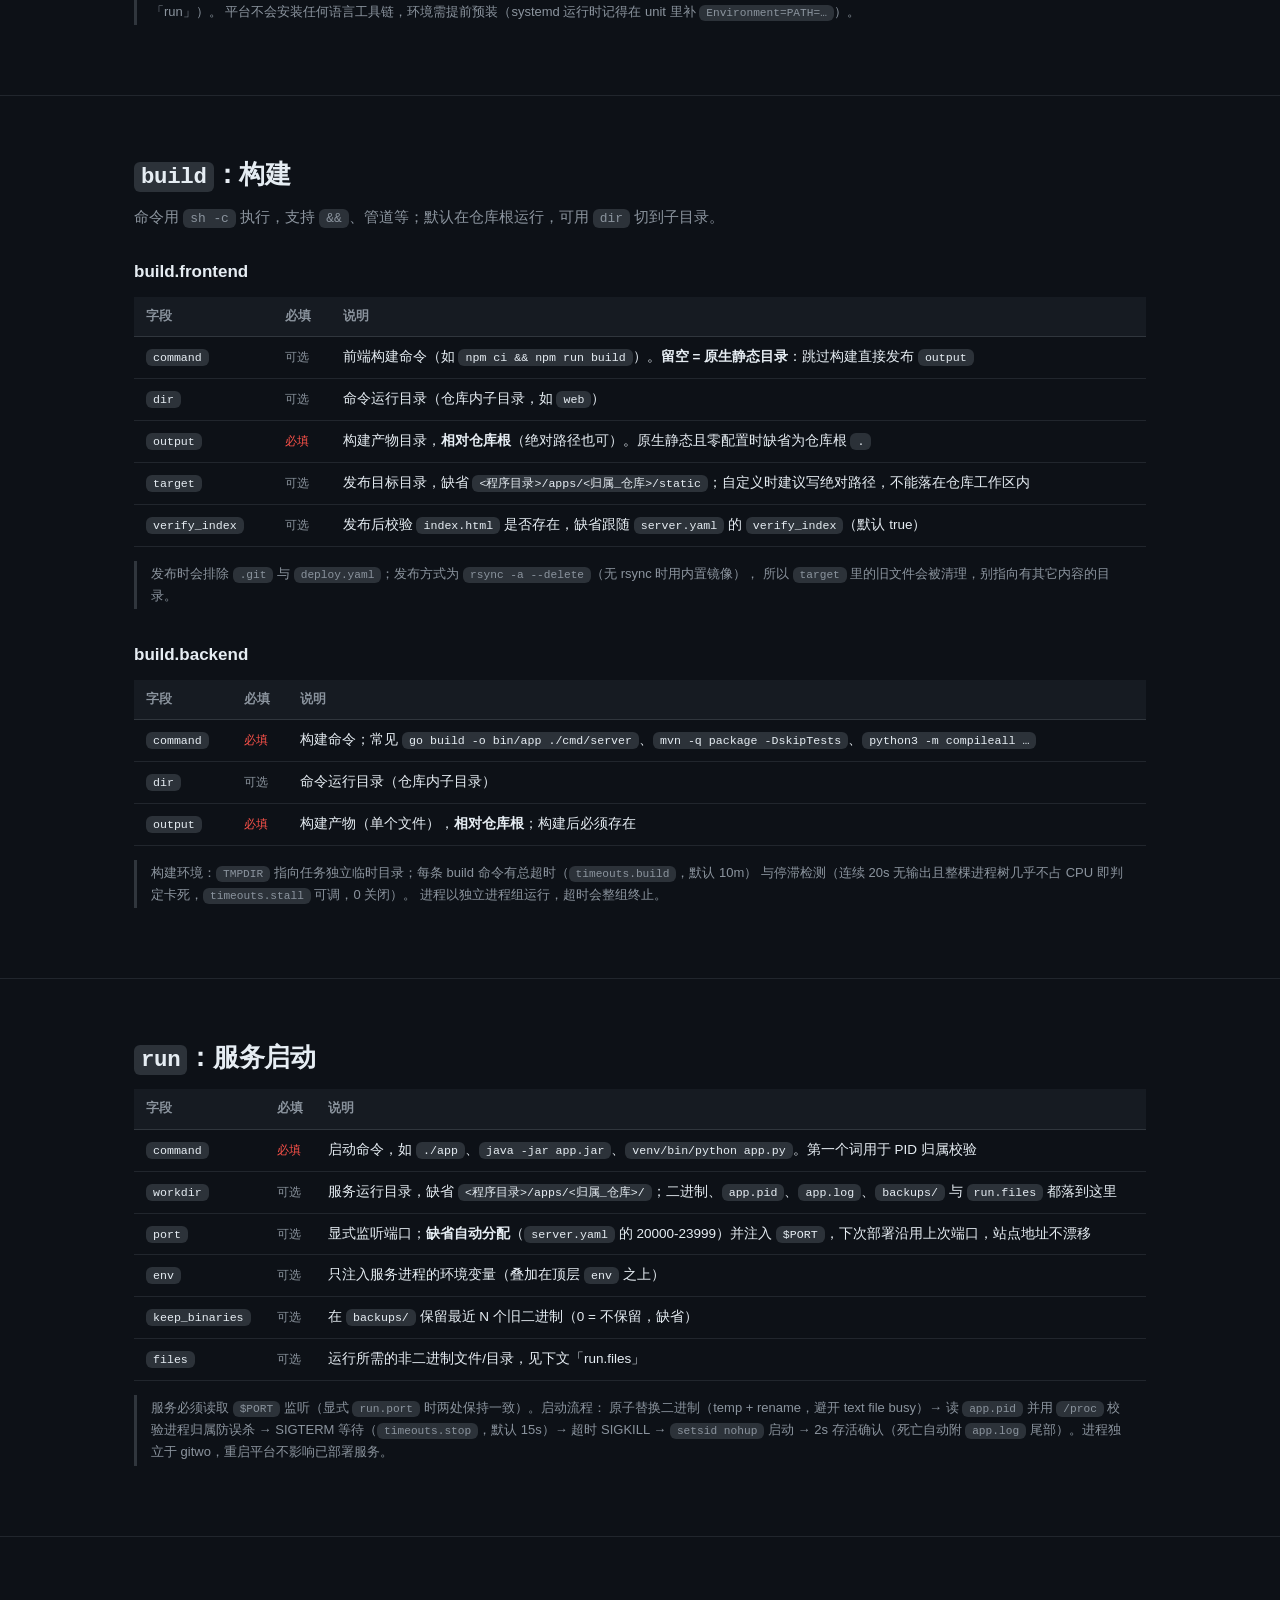
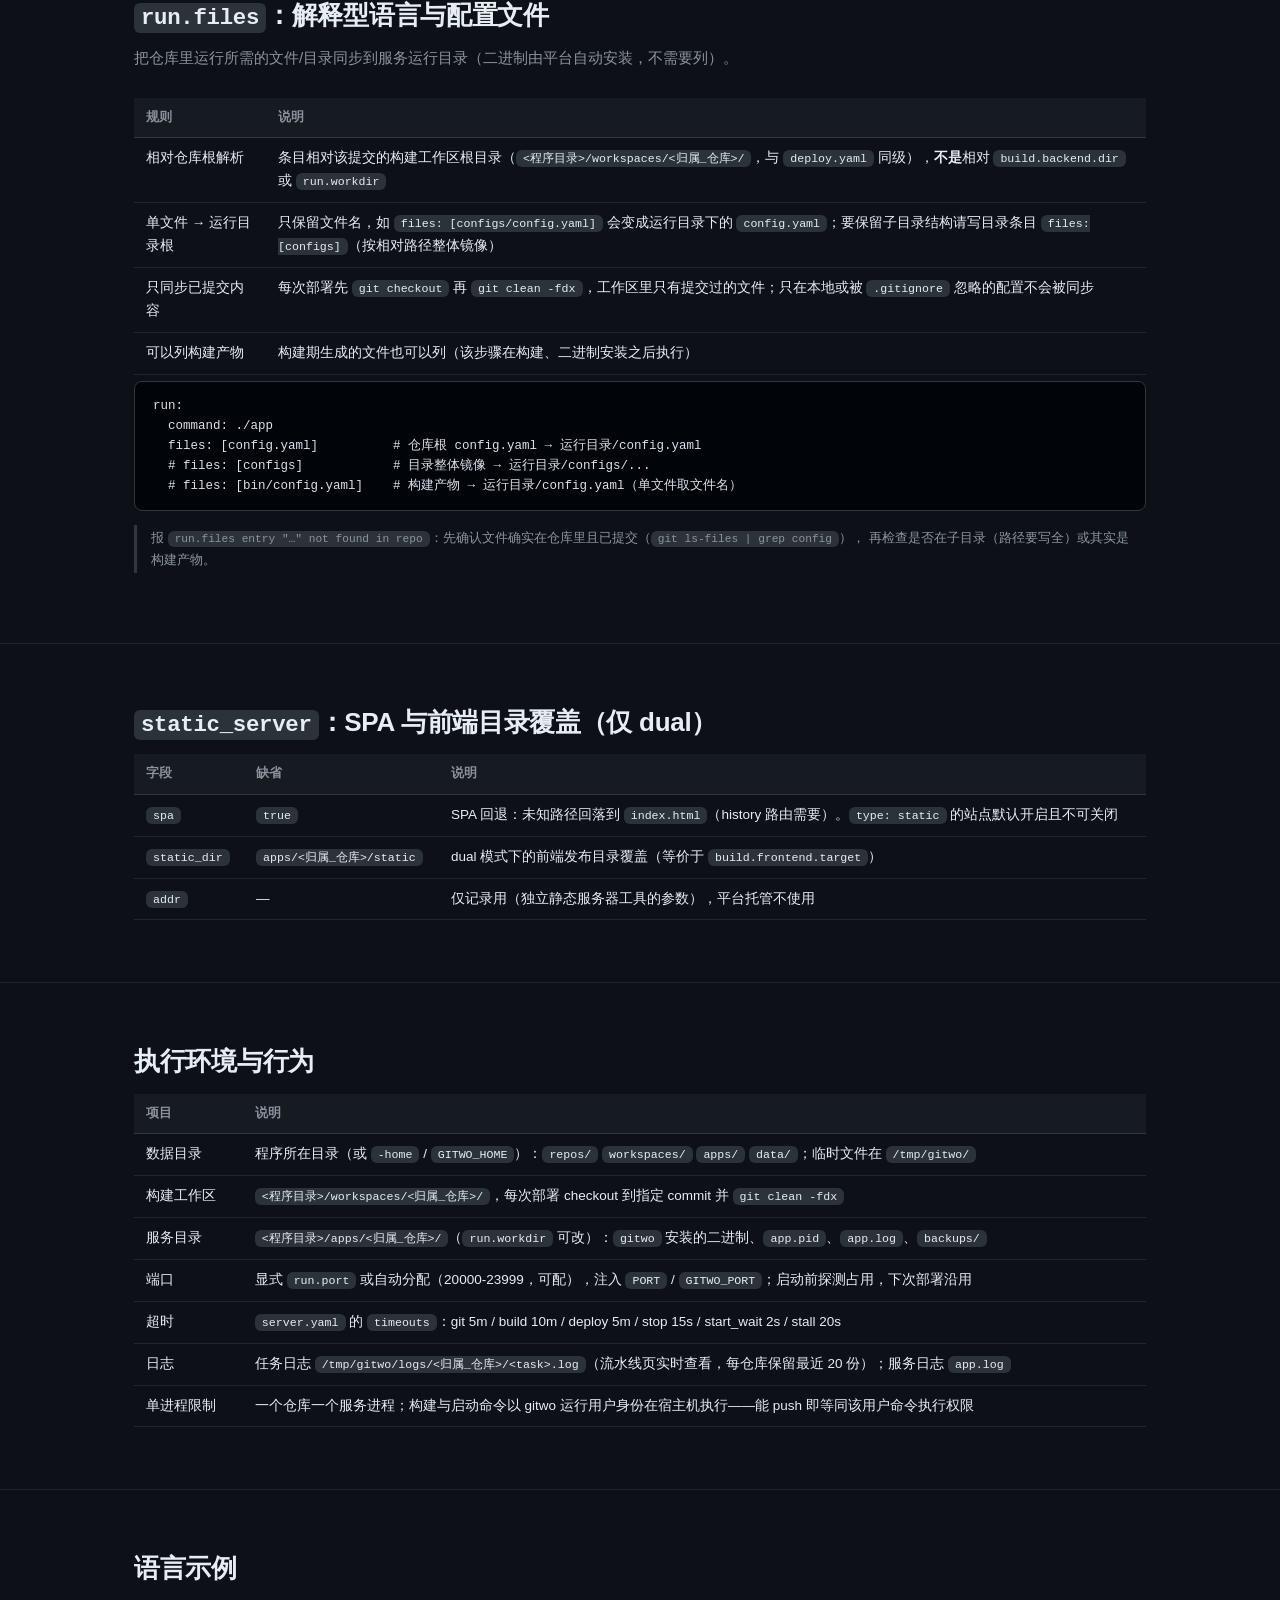
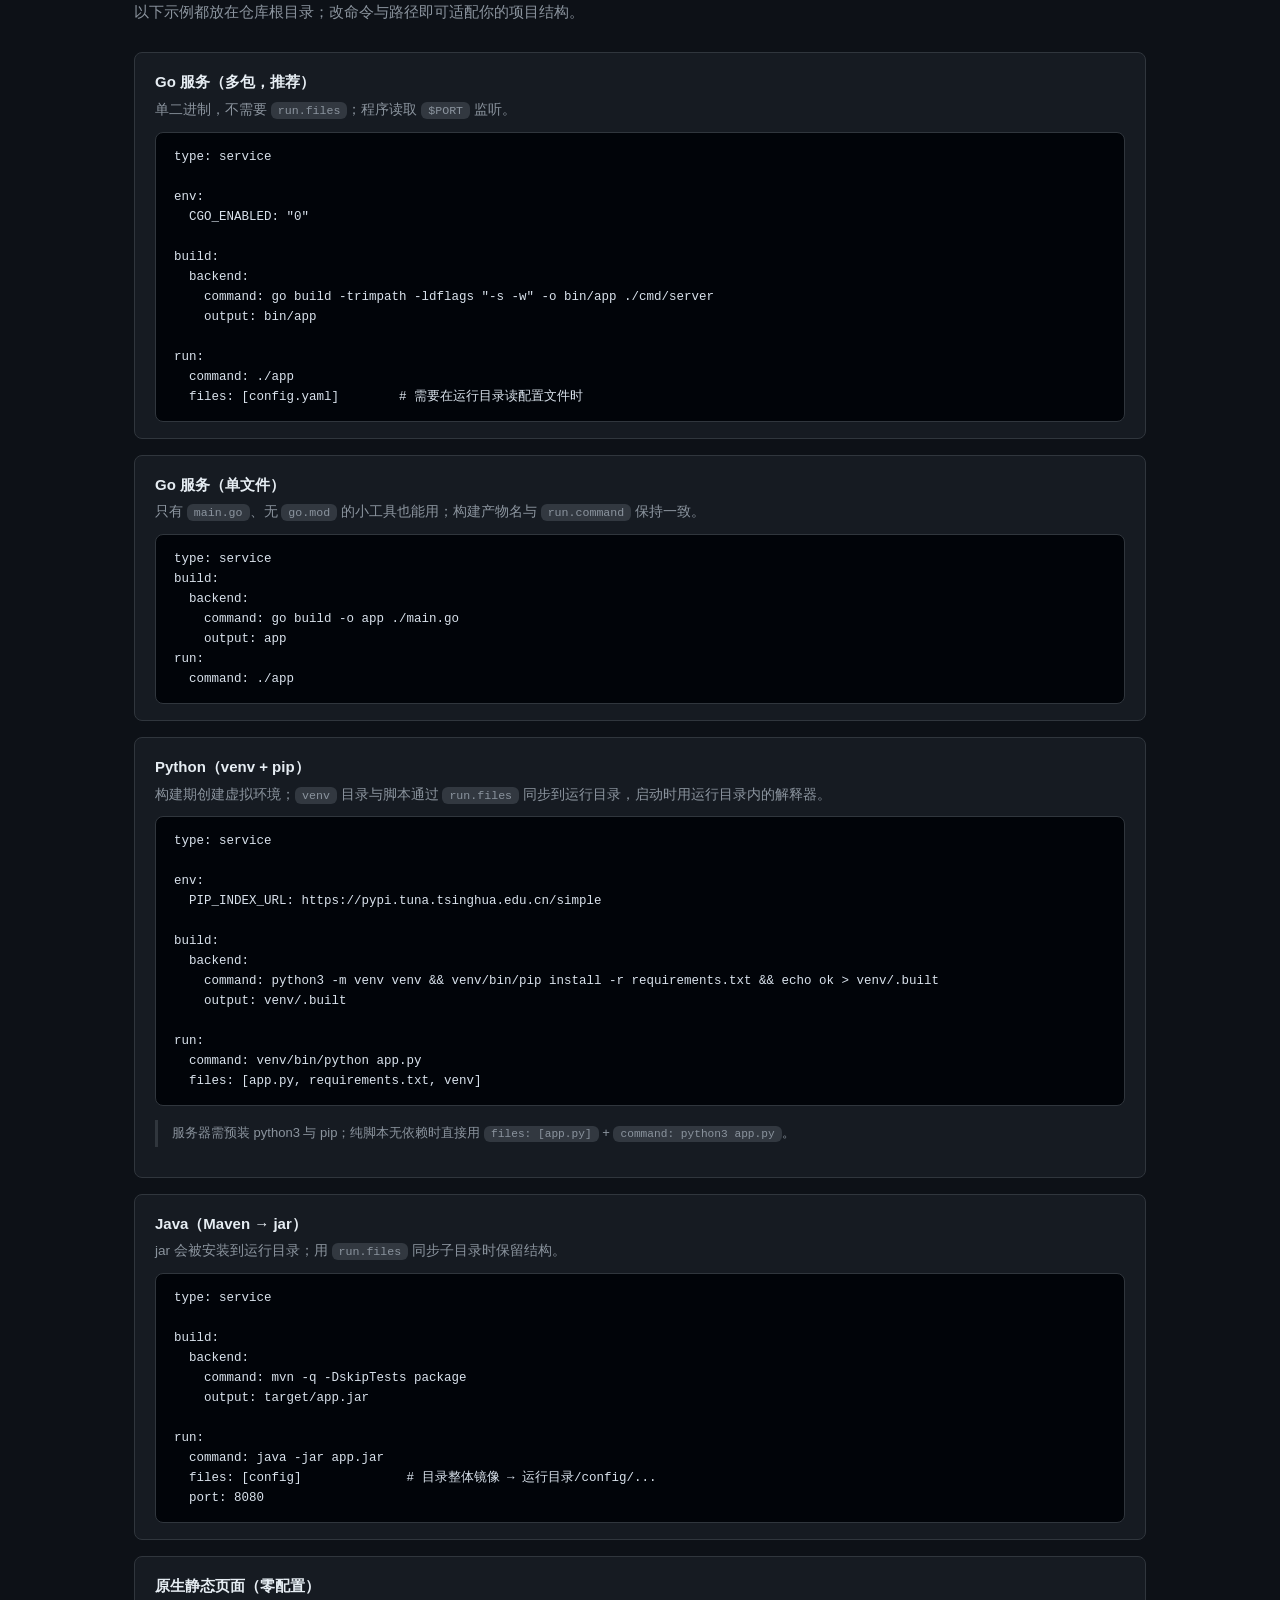
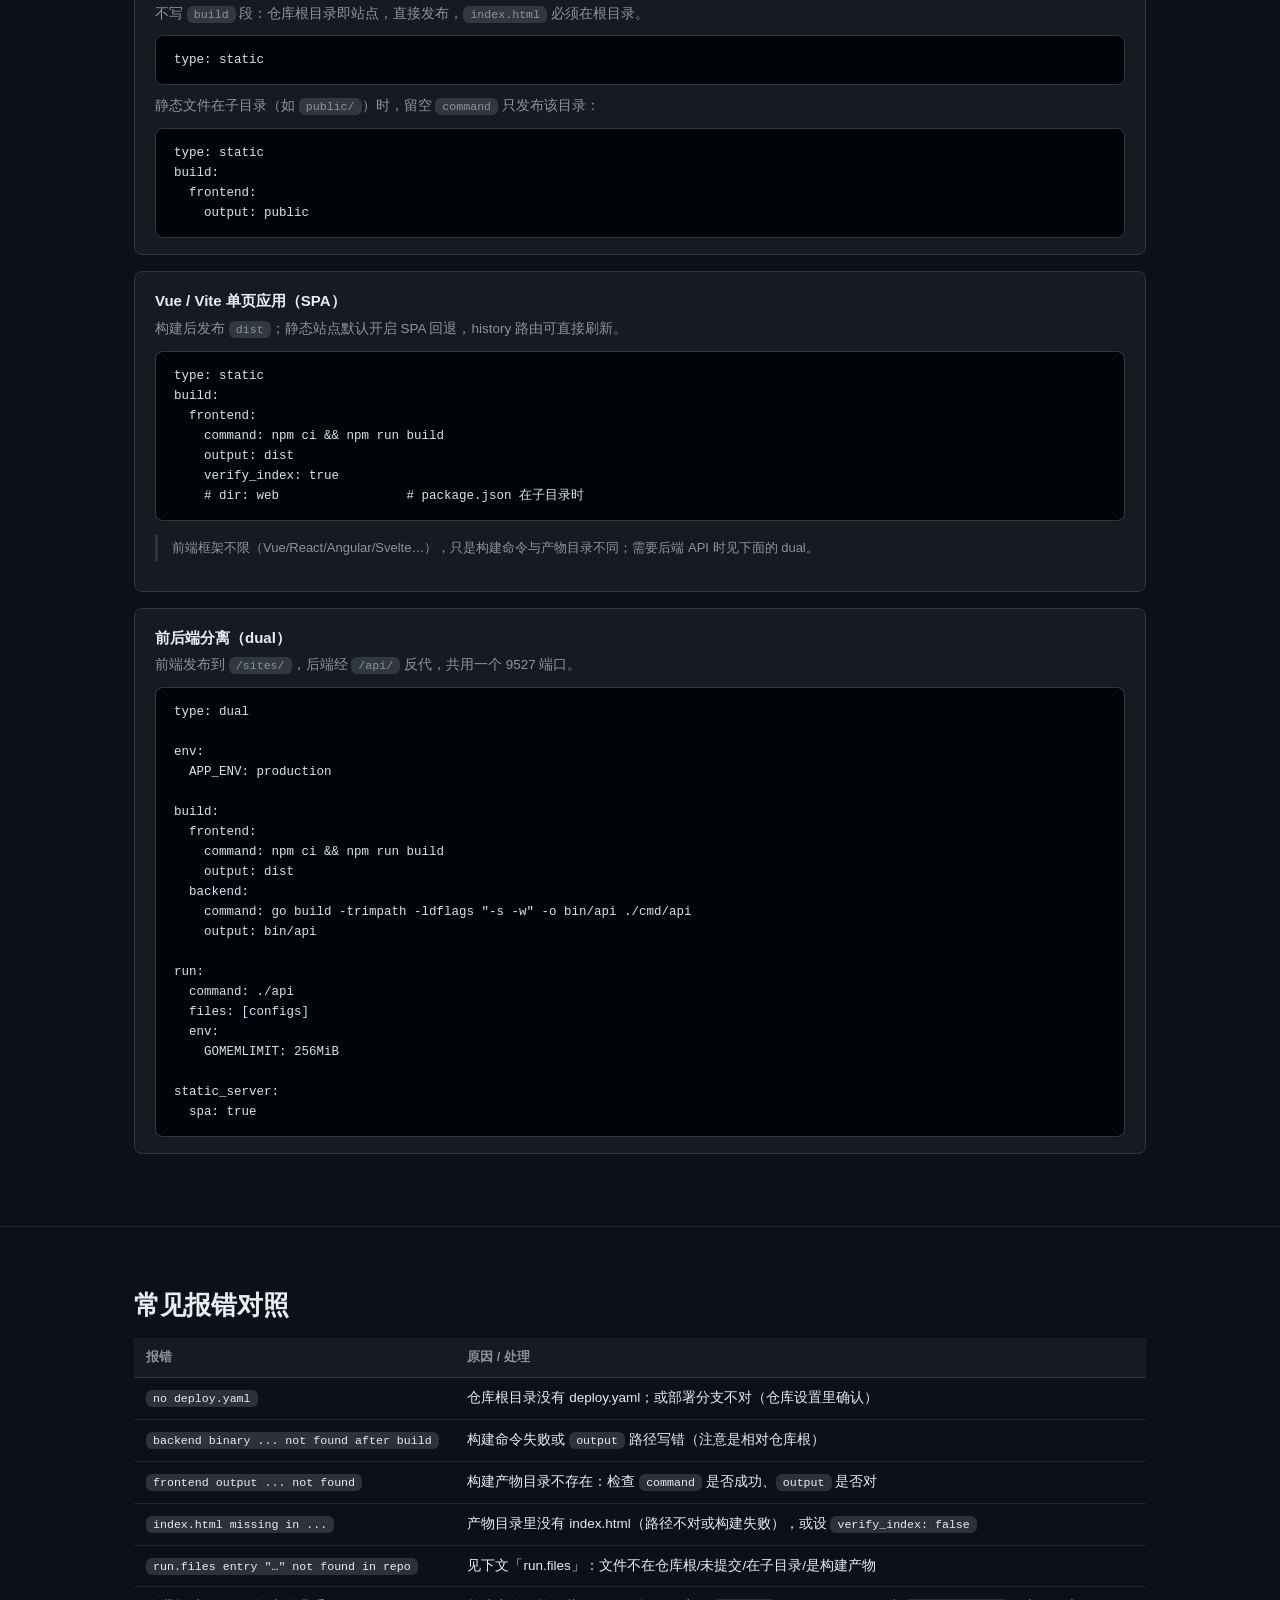
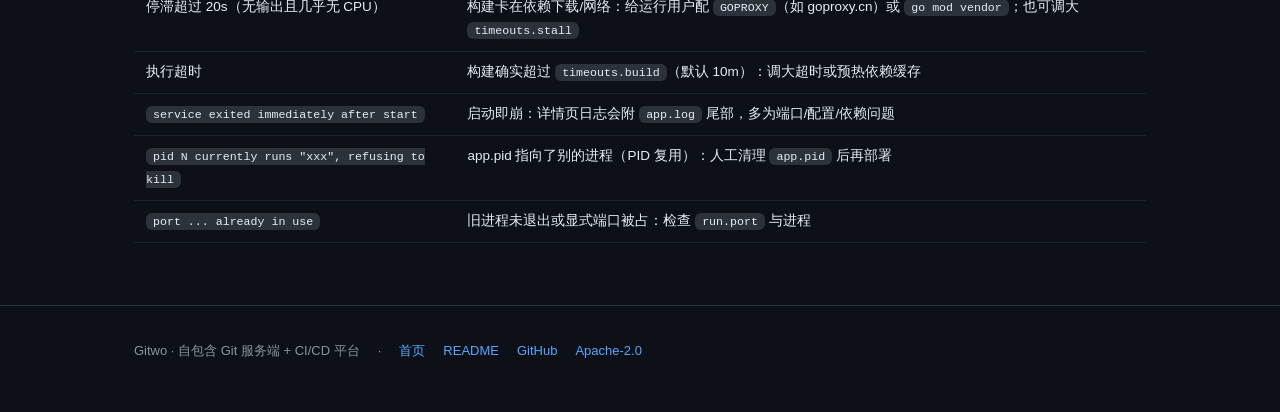
==== commit 0251c544: "docs: GitHub Pages 拆分为多页面——每模块独立页面 + 共享 assets/导航，移除 # 锚点跳转" ====
--- a/docs/deploy-yaml.html
+++ b/docs/deploy-yaml.html
@@ -6,118 +6,18 @@
 <meta name="color-scheme" content="dark">
 <title>deploy.yaml 规范 · Gitwo</title>
 <meta name="description" content="Gitwo deploy.yaml 完整字段说明：type / env / build.frontend / build.backend / run / static_server，附 Go、Python、Java、静态页面与 Vue SPA 示例。">
-<style>
-:root{
-  --bg:#0d1117;--bg2:#161b22;--bg3:#21262d;--inset:#010409;
-  --border:#30363d;--border2:#21262d;--fg:#e6edf3;--muted:#8b949e;--accent:#58a6ff;
-  --green:#3fb950;--green-btn:#238636;--green-h:#2ea043;--red:#f85149;--yellow:#d29922;--purple:#bc8cff;
-  --radius:8px;--mono:ui-monospace,SFMono-Regular,"SF Mono",Menlo,Consolas,"Liberation Mono",monospace;
-}
-*{box-sizing:border-box}
-html{color-scheme:dark;scroll-behavior:smooth}
-body{margin:0;background:var(--bg);color:var(--fg);
-  font:15px/1.7 -apple-system,BlinkMacSystemFont,"Segoe UI","Noto Sans SC",Helvetica,Arial,sans-serif;
-  -webkit-font-smoothing:antialiased}
-a{color:var(--accent);text-decoration:none}
-a:hover{text-decoration:underline}
-code{font-family:var(--mono);font-size:.86em;background:rgba(110,118,129,.32);padding:2px 7px;border-radius:6px}
-pre{margin:0;padding:14px 18px;overflow:auto;background:var(--inset);border:1px solid var(--border);
-  border-radius:var(--radius);font:12.5px/1.6 var(--mono);color:#d9e2ec}
-pre code{background:none;padding:0;font-size:inherit}
-.wrap{max-width:1060px;margin:0 auto;padding:0 24px}
-
-/* nav */
-nav{position:sticky;top:0;z-index:50;background:rgba(13,17,23,.92);backdrop-filter:blur(8px);
-  border-bottom:1px solid var(--border)}
-nav .in{max-width:1060px;margin:0 auto;padding:0 24px;height:56px;display:flex;align-items:center;gap:6px}
-.brand{display:flex;align-items:center;gap:9px;font-weight:700;font-size:16px;color:var(--fg);margin-right:14px}
-.brand svg{color:var(--accent)}
-nav a.lnk{color:#c9d1d9;padding:6px 11px;border-radius:6px;font-size:14px}
-nav a.lnk:hover{background:var(--bg3);color:#fff;text-decoration:none}
-nav a.lnk.on{background:var(--bg3);color:#fff}
-nav .sp{flex:1}
-.btn{display:inline-flex;align-items:center;gap:7px;padding:7px 16px;font-size:14px;font-weight:600;
-  color:#fff;background:var(--green-btn);border:1px solid rgba(240,246,252,.1);border-radius:6px;cursor:pointer}
-.btn:hover{background:var(--green-h);text-decoration:none}
-.btn.ghost{background:var(--bg3);color:var(--fg);font-weight:500}
-.btn.ghost:hover{background:#30363d}
-
-/* hero */
-.hero{padding:52px 0 26px;background:
-  radial-gradient(900px 380px at 18% -10%,rgba(35,134,54,.22),transparent 60%),
-  radial-gradient(700px 320px at 90% 0%,rgba(88,166,255,.12),transparent 60%)}
-.hero h1{font-size:36px;line-height:1.2;margin:0 0 12px;letter-spacing:-.4px}
-.hero p.lead{font-size:16px;color:#c9d1d9;max-width:820px;margin:0 0 18px}
-.hero .actions{display:flex;gap:10px;flex-wrap:wrap}
-
-/* sections */
-section{padding:46px 0;border-top:1px solid var(--border2)}
-section h2{font-size:25px;margin:0 0 8px;letter-spacing:-.3px}
-section p.sub{color:var(--muted);margin:0 0 22px;max-width:860px}
-h3{font-size:17px;margin:32px 0 10px}
-h3:first-of-type{margin-top:0}
-h4{font-size:15px;margin:20px 0 8px}
-
-/* tables */
-table{width:100%;border-collapse:collapse;font-size:13.5px;margin:10px 0 6px}
-th{text-align:left;color:var(--muted);font-weight:600;font-size:12.5px;padding:9px 12px;
-  border-bottom:1px solid var(--border);background:var(--bg2)}
-td{padding:9px 12px;border-bottom:1px solid var(--border2);vertical-align:top}
-tbody tr:hover td{background:rgba(110,118,129,.05)}
-td code{white-space:nowrap}
-
-/* misc */
-.note{border-left:3px solid var(--border);padding:2px 14px;color:var(--muted);font-size:13px;margin:14px 0}
-.warn{border-left:3px solid var(--yellow);padding:2px 14px;color:#d0b16a;font-size:13.5px;margin:14px 0;
-  background:rgba(210,153,34,.06)}
-.tag{display:inline-block;font-size:11px;color:var(--purple);border:1px solid rgba(188,140,255,.35);
-  border-radius:999px;padding:1px 8px;margin-left:6px;vertical-align:1px}
-.req{color:var(--red);font-size:12px}
-.opt{color:var(--muted);font-size:12px}
-.toc{display:flex;flex-wrap:wrap;gap:8px;margin:4px 0 0}
-.toc a{padding:5px 12px;border:1px solid var(--border);border-radius:999px;font-size:13px;color:#c9d1d9}
-.toc a:hover{background:var(--bg3);color:#fff;text-decoration:none}
-.ex{background:var(--bg2);border:1px solid var(--border);border-radius:var(--radius);padding:16px 20px;margin:16px 0}
-.ex h4{margin:0 0 4px}
-.ex p{margin:0 0 10px;color:var(--muted);font-size:13.5px}
-.ex pre{margin:0}
-footer{border-top:1px solid var(--border);padding:34px 0 50px;color:var(--muted);font-size:13px}
-footer .in{display:flex;gap:18px;flex-wrap:wrap;align-items:center}
-@media (max-width:820px){.hero h1{font-size:30px}nav a.lnk{display:none}nav a.lnk.on{display:inline-block}}
-</style>
+<link rel="stylesheet" href="assets/docs.css">
 </head>
 <body>
 
-<nav><div class="in">
-  <a class="brand" href="index.html"><svg viewBox="0 0 16 16" width="20" height="20" fill="currentColor"><path d="M2 2.5A2.5 2.5 0 0 1 4.5 0h8.75a.75.75 0 0 1 .75.75v12.5a.75.75 0 0 1-.75.75h-2.5a.75.75 0 0 1 0-1.5h1.75v-2h-8a1 1 0 0 0-.714 1.7.75.75 0 1 1-1.072 1.05A2.495 2.495 0 0 1 2 11.5Zm10.5-1h-8a1 1 0 0 0-1 1v6.708A2.486 2.486 0 0 1 4.5 9h8ZM5 12.25a.25.25 0 0 1 .25-.25h3.5a.25.25 0 0 1 .25.25v3.25a.25.25 0 0 1-.4.2l-1.45-1.087a.249.249 0 0 0-.2 0L8.5 15.7a.25.25 0 0 1-.4-.2Z"/></svg>Gitwo</a>
-  <a class="lnk" href="index.html#features">功能</a>
-  <a class="lnk" href="index.html#start">快速开始</a>
-  <a class="lnk" href="index.html#roles">权限</a>
-  <a class="lnk" href="index.html#git">Git 使用</a>
-  <a class="lnk on" href="deploy-yaml.html">deploy.yaml</a>
-  <a class="lnk" href="index.html#faq">FAQ</a>
-  <span class="sp"></span>
-  <a class="btn ghost" href="https://github.com/flairamos/gitwo">GitHub</a>
-</div></nav>
-
-<header class="hero"><div class="wrap">
+<nav id="site-nav"></nav>
+
+<header class="hero sm"><div class="wrap">
   <h1>deploy.yaml 规范</h1>
   <p class="lead">
     每个仓库根目录放一个 <code>deploy.yaml</code>（或 <code>deploy.yml</code>），声明构建与运行方式；
     推送到部署分支后由流水线执行，产物自动发布为站点或托管为常驻服务。
   </p>
-  <div class="toc">
-    <a href="#overview">总览</a>
-    <a href="#type">type</a>
-    <a href="#env">env</a>
-    <a href="#build">build</a>
-    <a href="#run">run</a>
-    <a href="#files">run.files</a>
-    <a href="#static-server">static_server</a>
-    <a href="#runtime">执行环境与行为</a>
-    <a href="#examples">语言示例</a>
-    <a href="#errors">报错对照</a>
-  </div>
 </div></header>
 
 <section id="overview"><div class="wrap">
@@ -171,7 +71,7 @@
     GOMEMLIMIT: 256MiB                # 只给服务进程</code></pre>
   <div class="note">
     平台还会自动注入：构建与服务都有的 <code>GITWO_REPO / GITWO_BRANCH / GITWO_COMMIT / GITWO_TASK / TMPDIR</code>；
-    服务进程另有 <code>PORT</code> 与 <code>GITWO_PORT</code>（见 <a href="#run">run</a>）。
+    服务进程另有 <code>PORT</code> 与 <code>GITWO_PORT</code>（见下文「run」）。
     平台不会安装任何语言工具链，环境需提前预装（systemd 运行时记得在 unit 里补 <code>Environment=PATH=…</code>）。
   </div>
 </div></section>
@@ -222,7 +122,7 @@
       <tr><td><code>port</code></td><td><span class="opt">可选</span></td><td>显式监听端口；<b>缺省自动分配</b>（<code>server.yaml</code> 的 20000-23999）并注入 <code>$PORT</code>，下次部署沿用上次端口，站点地址不漂移</td></tr>
       <tr><td><code>env</code></td><td><span class="opt">可选</span></td><td>只注入服务进程的环境变量（叠加在顶层 <code>env</code> 之上）</td></tr>
       <tr><td><code>keep_binaries</code></td><td><span class="opt">可选</span></td><td>在 <code>backups/</code> 保留最近 N 个旧二进制（0 = 不保留，缺省）</td></tr>
-      <tr><td><code>files</code></td><td><span class="opt">可选</span></td><td>运行所需的非二进制文件/目录，见 <a href="#files">run.files</a></td></tr>
+      <tr><td><code>files</code></td><td><span class="opt">可选</span></td><td>运行所需的非二进制文件/目录，见下文「run.files」</td></tr>
     </tbody>
   </table>
   <div class="note">
@@ -413,7 +313,7 @@
       <tr><td><code>backend binary ... not found after build</code></td><td>构建命令失败或 <code>output</code> 路径写错（注意是相对仓库根）</td></tr>
       <tr><td><code>frontend output ... not found</code></td><td>构建产物目录不存在：检查 <code>command</code> 是否成功、<code>output</code> 是否对</td></tr>
       <tr><td><code>index.html missing in ...</code></td><td>产物目录里没有 index.html（路径不对或构建失败），或设 <code>verify_index: false</code></td></tr>
-      <tr><td><code>run.files entry "…" not found in repo</code></td><td>见 <a href="#files">run.files</a>：文件不在仓库根/未提交/在子目录/是构建产物</td></tr>
+      <tr><td><code>run.files entry "…" not found in repo</code></td><td>见下文「run.files」：文件不在仓库根/未提交/在子目录/是构建产物</td></tr>
       <tr><td>停滞超过 20s（无输出且几乎无 CPU）</td><td>构建卡在依赖下载/网络：给运行用户配 <code>GOPROXY</code>（如 goproxy.cn）或 <code>go mod vendor</code>；也可调大 <code>timeouts.stall</code></td></tr>
       <tr><td>执行超时</td><td>构建确实超过 <code>timeouts.build</code>（默认 10m）：调大超时或预热依赖缓存</td></tr>
       <tr><td><code>service exited immediately after start</code></td><td>启动即崩：详情页日志会附 <code>app.log</code> 尾部，多为端口/配置/依赖问题</td></tr>
@@ -423,14 +323,8 @@
   </table>
 </div></section>
 
-<footer><div class="wrap in">
-  <span>Gitwo · 自包含 Git 服务端 + CI/CD 平台</span>
-  <span>·</span>
-  <a href="index.html">返回首页</a>
-  <a href="https://github.com/flairamos/gitwo/blob/main/README.md">README</a>
-  <a href="https://github.com/flairamos/gitwo">GitHub</a>
-  <a href="https://github.com/flairamos/gitwo/blob/main/LICENSE">Apache-2.0</a>
-</div></footer>
-
+<footer id="site-footer"></footer>
+
+<script src="assets/nav.js" defer></script>
 </body>
 </html>
--- a/docs/assets/docs.css
+++ b/docs/assets/docs.css
@@ -0,0 +1,125 @@
+﻿:root{
+  --bg:#0d1117;--bg2:#161b22;--bg3:#21262d;--inset:#010409;
+  --border:#30363d;--border2:#21262d;--fg:#e6edf3;--muted:#8b949e;--accent:#58a6ff;
+  --green:#3fb950;--green-btn:#238636;--green-h:#2ea043;--red:#f85149;--yellow:#d29922;--purple:#bc8cff;
+  --radius:8px;--mono:ui-monospace,SFMono-Regular,"SF Mono",Menlo,Consolas,"Liberation Mono",monospace;
+}
+*{box-sizing:border-box}
+html{color-scheme:dark;scroll-behavior:smooth}
+body{margin:0;background:var(--bg);color:var(--fg);
+  font:15px/1.7 -apple-system,BlinkMacSystemFont,"Segoe UI","Noto Sans SC",Helvetica,Arial,sans-serif;
+  -webkit-font-smoothing:antialiased}
+a{color:var(--accent);text-decoration:none}
+a:hover{text-decoration:underline}
+code{font-family:var(--mono);font-size:.86em;background:rgba(110,118,129,.32);padding:2px 7px;border-radius:6px}
+pre{margin:0;padding:14px 18px;overflow:auto;background:var(--inset);border:1px solid var(--border);
+  border-radius:var(--radius);font:12.5px/1.6 var(--mono);color:#d9e2ec}
+pre code{background:none;padding:0;font-size:inherit}
+.wrap{max-width:1060px;margin:0 auto;padding:0 24px}
+
+/* nav */
+nav{position:sticky;top:0;z-index:50;background:rgba(13,17,23,.92);backdrop-filter:blur(8px);
+  border-bottom:1px solid var(--border)}
+nav .in{max-width:1060px;margin:0 auto;padding:0 24px;height:56px;display:flex;align-items:center;gap:6px}
+.brand{display:flex;align-items:center;gap:9px;font-weight:700;font-size:16px;color:var(--fg);margin-right:14px}
+.brand svg{color:var(--accent)}
+nav a.lnk{color:#c9d1d9;padding:6px 11px;border-radius:6px;font-size:14px}
+nav a.lnk:hover{background:var(--bg3);color:#fff;text-decoration:none}
+nav .sp{flex:1}
+.btn{display:inline-flex;align-items:center;gap:7px;padding:7px 16px;font-size:14px;font-weight:600;
+  color:#fff;background:var(--green-btn);border:1px solid rgba(240,246,252,.1);border-radius:6px;cursor:pointer}
+.btn:hover{background:var(--green-h);text-decoration:none}
+.btn.ghost{background:var(--bg3);color:var(--fg);font-weight:500}
+.btn.ghost:hover{background:#30363d}
+
+/* hero */
+.hero{padding:72px 0 48px;background:
+  radial-gradient(900px 380px at 18% -10%,rgba(35,134,54,.22),transparent 60%),
+  radial-gradient(700px 320px at 90% 0%,rgba(88,166,255,.12),transparent 60%)}
+.hero h1{font-size:44px;line-height:1.15;margin:0 0 14px;letter-spacing:-.5px}
+.hero h1 .g{color:var(--green)}
+.hero p.lead{font-size:17px;color:#c9d1d9;max-width:760px;margin:0 0 26px}
+.hero .badges{display:flex;gap:8px;flex-wrap:wrap;margin-bottom:26px}
+.pill{display:inline-flex;align-items:center;gap:6px;padding:4px 12px;font-size:12.5px;
+  border:1px solid var(--border);border-radius:999px;color:var(--muted)}
+.pill.g{color:var(--green);border-color:rgba(63,185,80,.45);background:rgba(63,185,80,.08)}
+.pill.b{color:var(--accent);border-color:rgba(88,166,255,.4);background:rgba(88,166,255,.08)}
+.pill.y{color:var(--yellow);border-color:rgba(210,153,34,.4);background:rgba(210,153,34,.08)}
+.hero .actions{display:flex;gap:10px;flex-wrap:wrap;margin-bottom:34px}
+.hero .term{max-width:720px}
+
+/* sections */
+section{padding:56px 0;border-top:1px solid var(--border2)}
+section h2{font-size:26px;margin:0 0 8px;letter-spacing:-.3px}
+section p.sub{color:var(--muted);margin:0 0 28px;max-width:820px}
+h3{font-size:17px;margin:32px 0 10px}
+h3:first-of-type{margin-top:0}
+
+/* cards */
+.grid{display:grid;gap:14px}
+.g3{grid-template-columns:repeat(auto-fit,minmax(260px,1fr))}
+.g2{grid-template-columns:repeat(auto-fit,minmax(320px,1fr))}
+.card{background:var(--bg2);border:1px solid var(--border);border-radius:var(--radius);padding:18px 20px}
+.card h4{margin:0 0 6px;font-size:15px;display:flex;align-items:center;gap:8px}
+.card h4 svg{color:var(--accent);flex:none}
+.card p{margin:0;color:var(--muted);font-size:13.5px;line-height:1.65}
+.card .tag{font-size:11px;color:var(--purple);border:1px solid rgba(188,140,255,.35);
+  border-radius:999px;padding:1px 8px;margin-left:auto}
+
+/* gallery */
+.gallery{display:grid;grid-template-columns:repeat(auto-fit,minmax(300px,1fr));gap:14px}
+.gallery figure{margin:0;background:var(--bg2);border:1px solid var(--border);border-radius:var(--radius);overflow:hidden}
+.gallery img{display:block;width:100%;height:auto;border-bottom:1px solid var(--border2)}
+.gallery figcaption{padding:10px 14px;font-size:13px;color:var(--muted)}
+
+/* tables */
+table{width:100%;border-collapse:collapse;font-size:13.5px;margin:10px 0 6px}
+th{text-align:left;color:var(--muted);font-weight:600;font-size:12.5px;padding:9px 12px;
+  border-bottom:1px solid var(--border);background:var(--bg2)}
+td{padding:9px 12px;border-bottom:1px solid var(--border2);vertical-align:top}
+tbody tr:hover td{background:rgba(110,118,129,.05)}
+
+/* workflow chips */
+.flow{display:flex;align-items:center;gap:8px;flex-wrap:wrap;margin:10px 0 18px}
+.chip{padding:5px 14px;border-radius:999px;font-size:13px;font-weight:600;border:1px solid var(--border)}
+.chip.open{color:var(--red);border-color:rgba(248,81,73,.5);background:rgba(248,81,73,.1)}
+.chip.fixed{color:var(--yellow);border-color:rgba(210,153,34,.5);background:rgba(210,153,34,.1)}
+.chip.closed{color:var(--green);border-color:rgba(63,185,80,.5);background:rgba(63,185,80,.1)}
+.arrow{color:var(--muted);font-size:13px}
+.note{border-left:3px solid var(--border);padding:2px 14px;color:var(--muted);font-size:13px;margin:14px 0}
+
+/* faq */
+details{background:var(--bg2);border:1px solid var(--border);border-radius:var(--radius);
+  padding:14px 18px;margin:10px 0}
+details summary{cursor:pointer;font-weight:600;font-size:14px}
+details p{color:var(--muted);font-size:13.5px;margin:10px 0 0}
+
+footer{border-top:1px solid var(--border);padding:34px 0 50px;color:var(--muted);font-size:13px}
+footer .in{display:flex;gap:18px;flex-wrap:wrap;align-items:center}
+@media (max-width:720px){.hero h1{font-size:32px}nav a.lnk{display:none}}
+
+/* ---- 多页面共用：子页头部 / 首页模块卡片 ---- */
+.hero.sm{padding:44px 0 18px}
+.hero.sm h1{font-size:32px}
+.hero.sm p.lead{margin-bottom:2px}
+.modcard{display:block;background:var(--bg2);border:1px solid var(--border);border-radius:var(--radius);
+  padding:18px 20px;color:var(--fg)}
+.modcard:hover{border-color:var(--accent);text-decoration:none}
+.modcard h4{margin:0 0 6px;font-size:15px}
+.modcard p{margin:0;color:var(--muted);font-size:13.5px;line-height:1.65}
+
+/* ---- deploy.yaml 页：字段标记 / 示例块 / 提示 ---- */
+.tag{display:inline-block;font-size:11px;color:var(--purple);border:1px solid rgba(188,140,255,.35);
+  border-radius:999px;padding:1px 8px;margin-left:6px;vertical-align:1px}
+.req{color:var(--red);font-size:12px}
+.opt{color:var(--muted);font-size:12px}
+.warn{border-left:3px solid var(--yellow);padding:2px 14px;color:#d0b16a;font-size:13.5px;margin:14px 0;
+  background:rgba(210,153,34,.06)}
+.ex{background:var(--bg2);border:1px solid var(--border);border-radius:var(--radius);padding:16px 20px;margin:16px 0}
+.ex h4{margin:0 0 4px}
+.ex p{margin:0 0 10px;color:var(--muted);font-size:13.5px}
+.ex pre{margin:0}
+
+/* ---- 导航：当前页高亮 + 窄屏只显示当前页 ---- */
+nav a.lnk.on{background:var(--bg3);color:#fff}
+@media (max-width:820px){nav a.lnk{display:none}nav a.lnk.on{display:inline-block}}
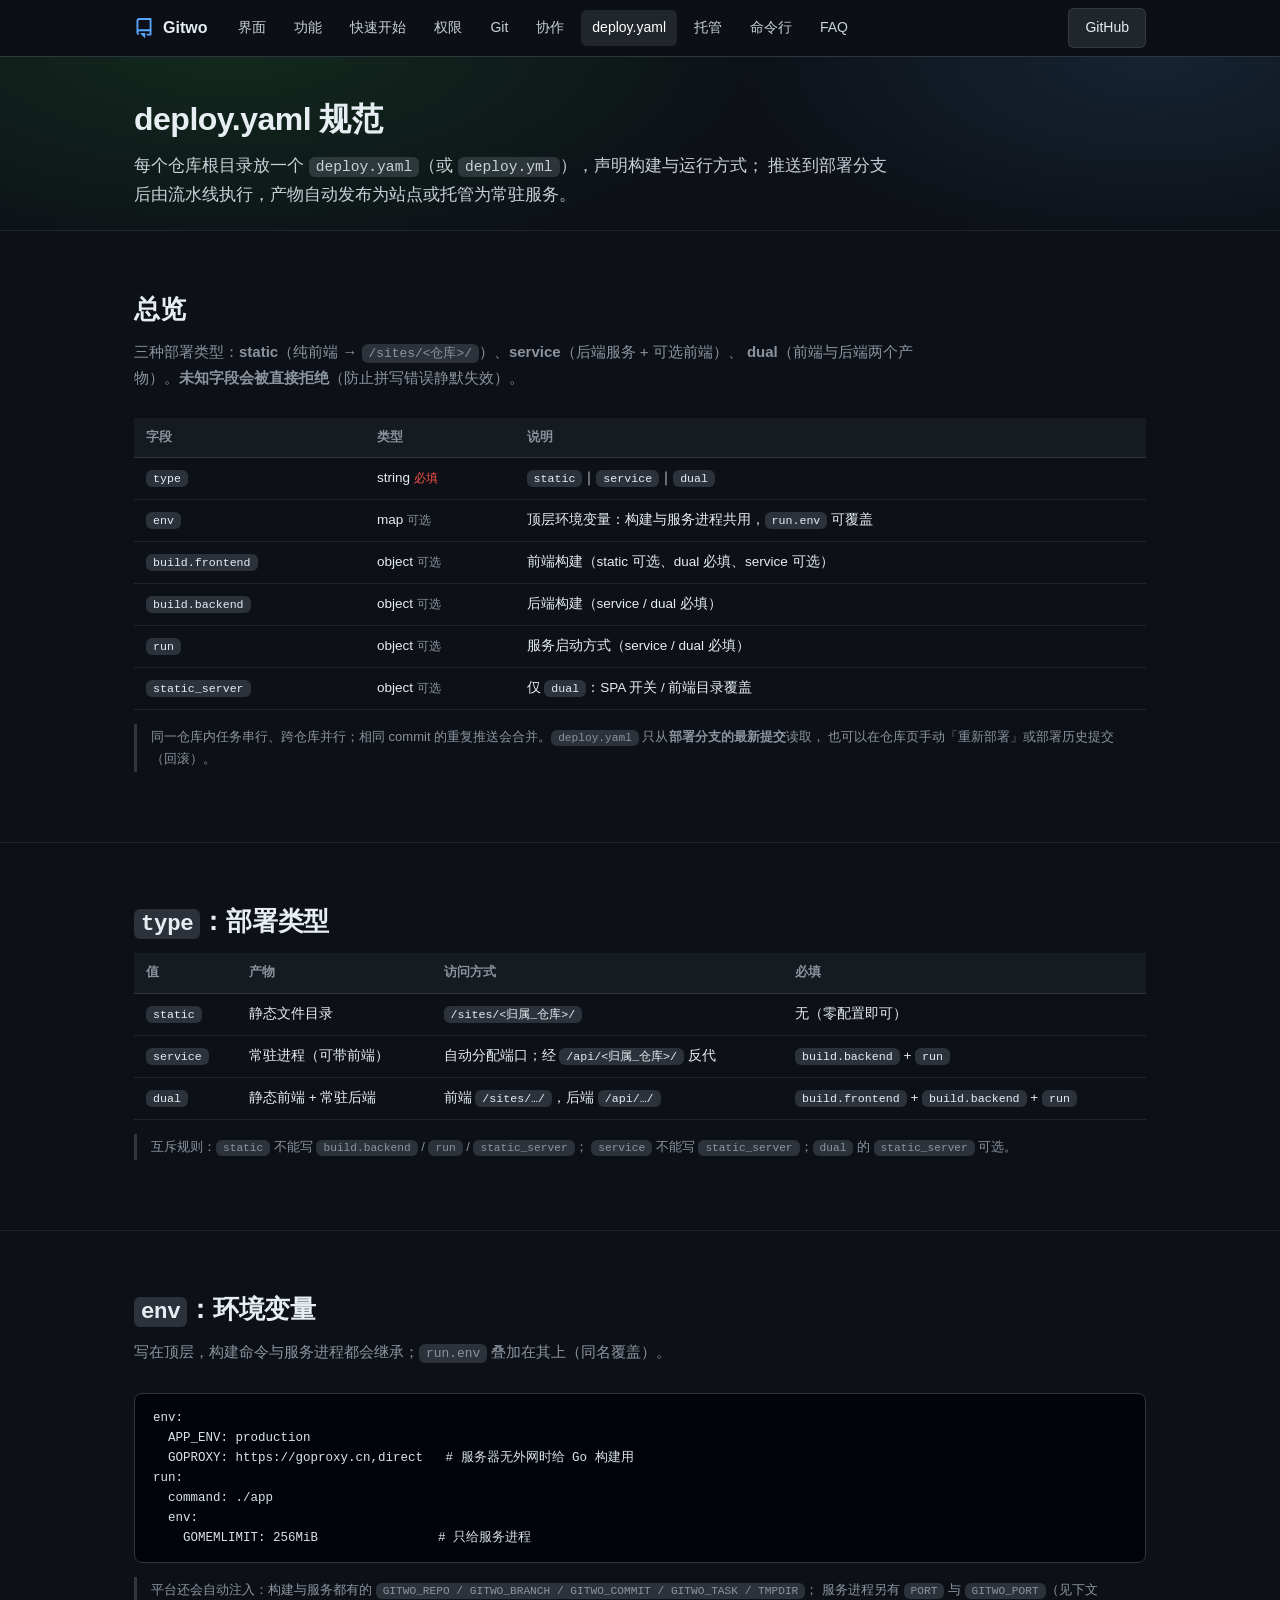
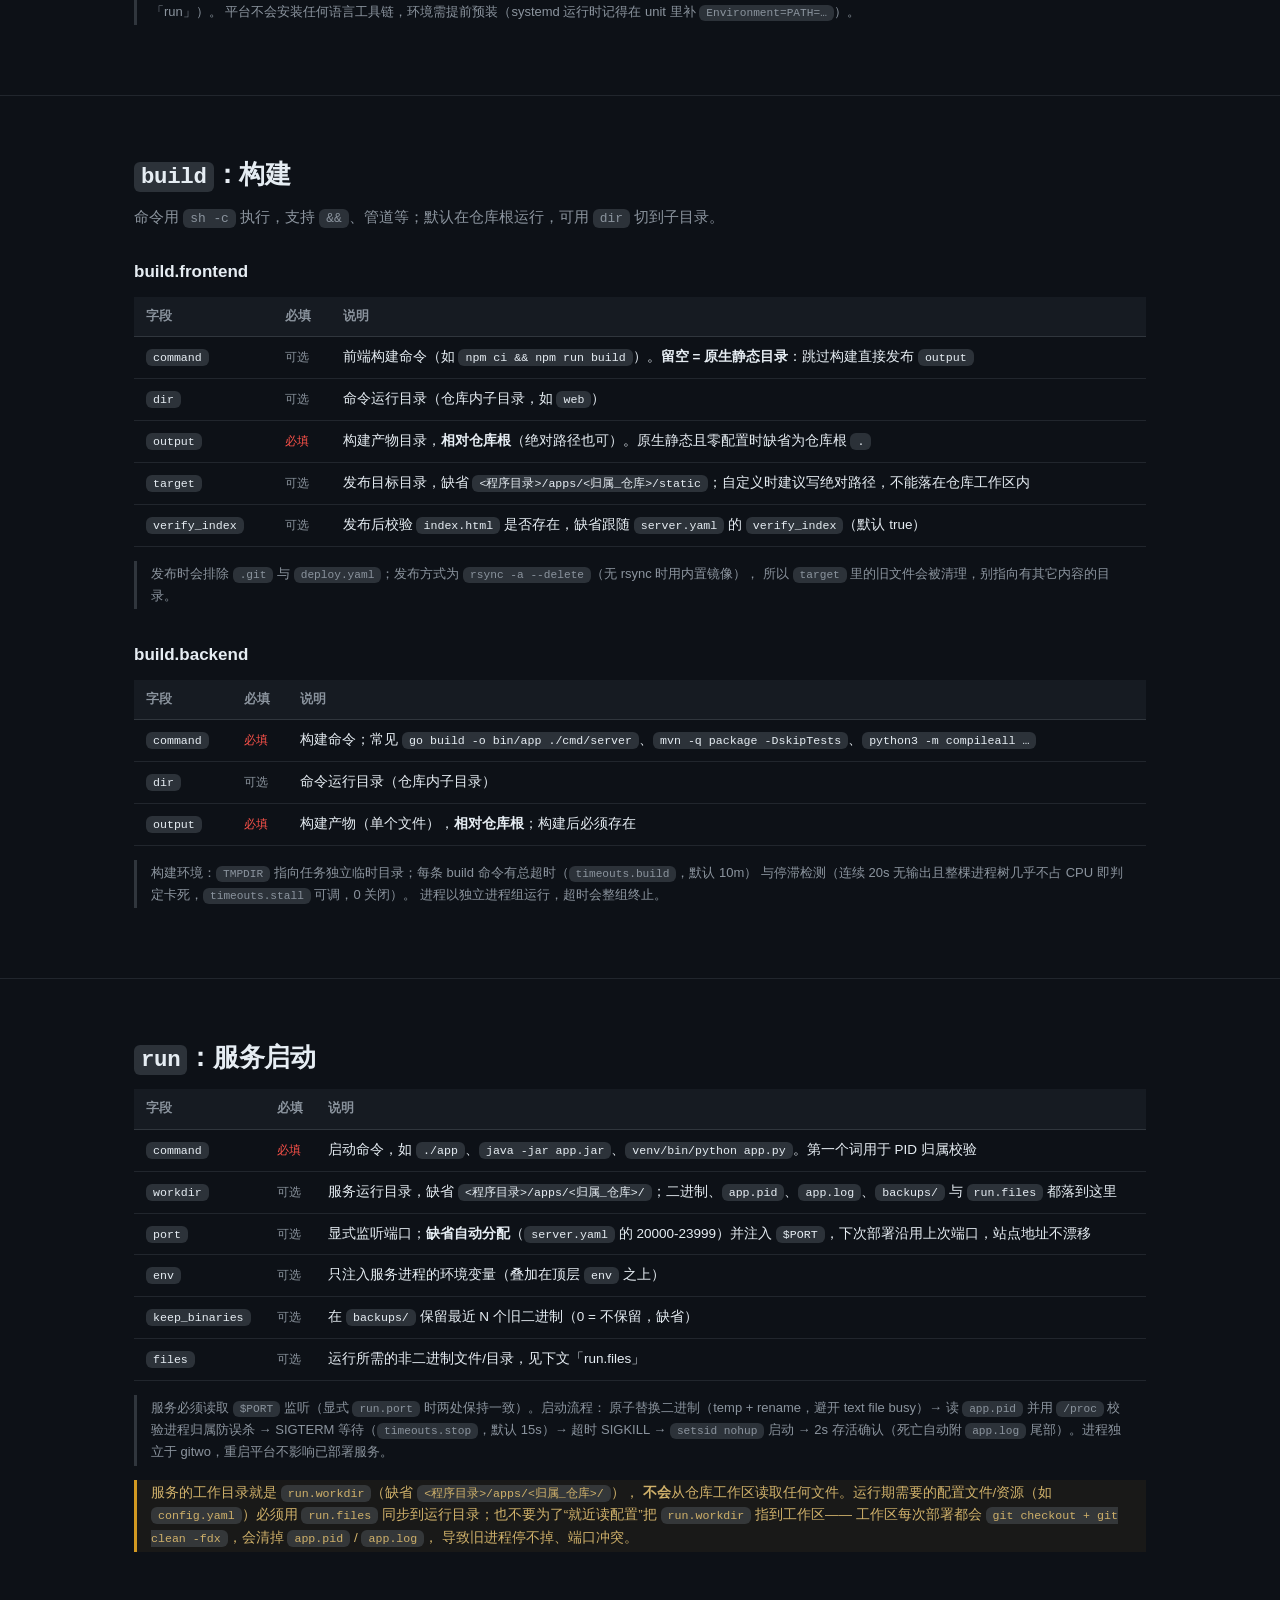
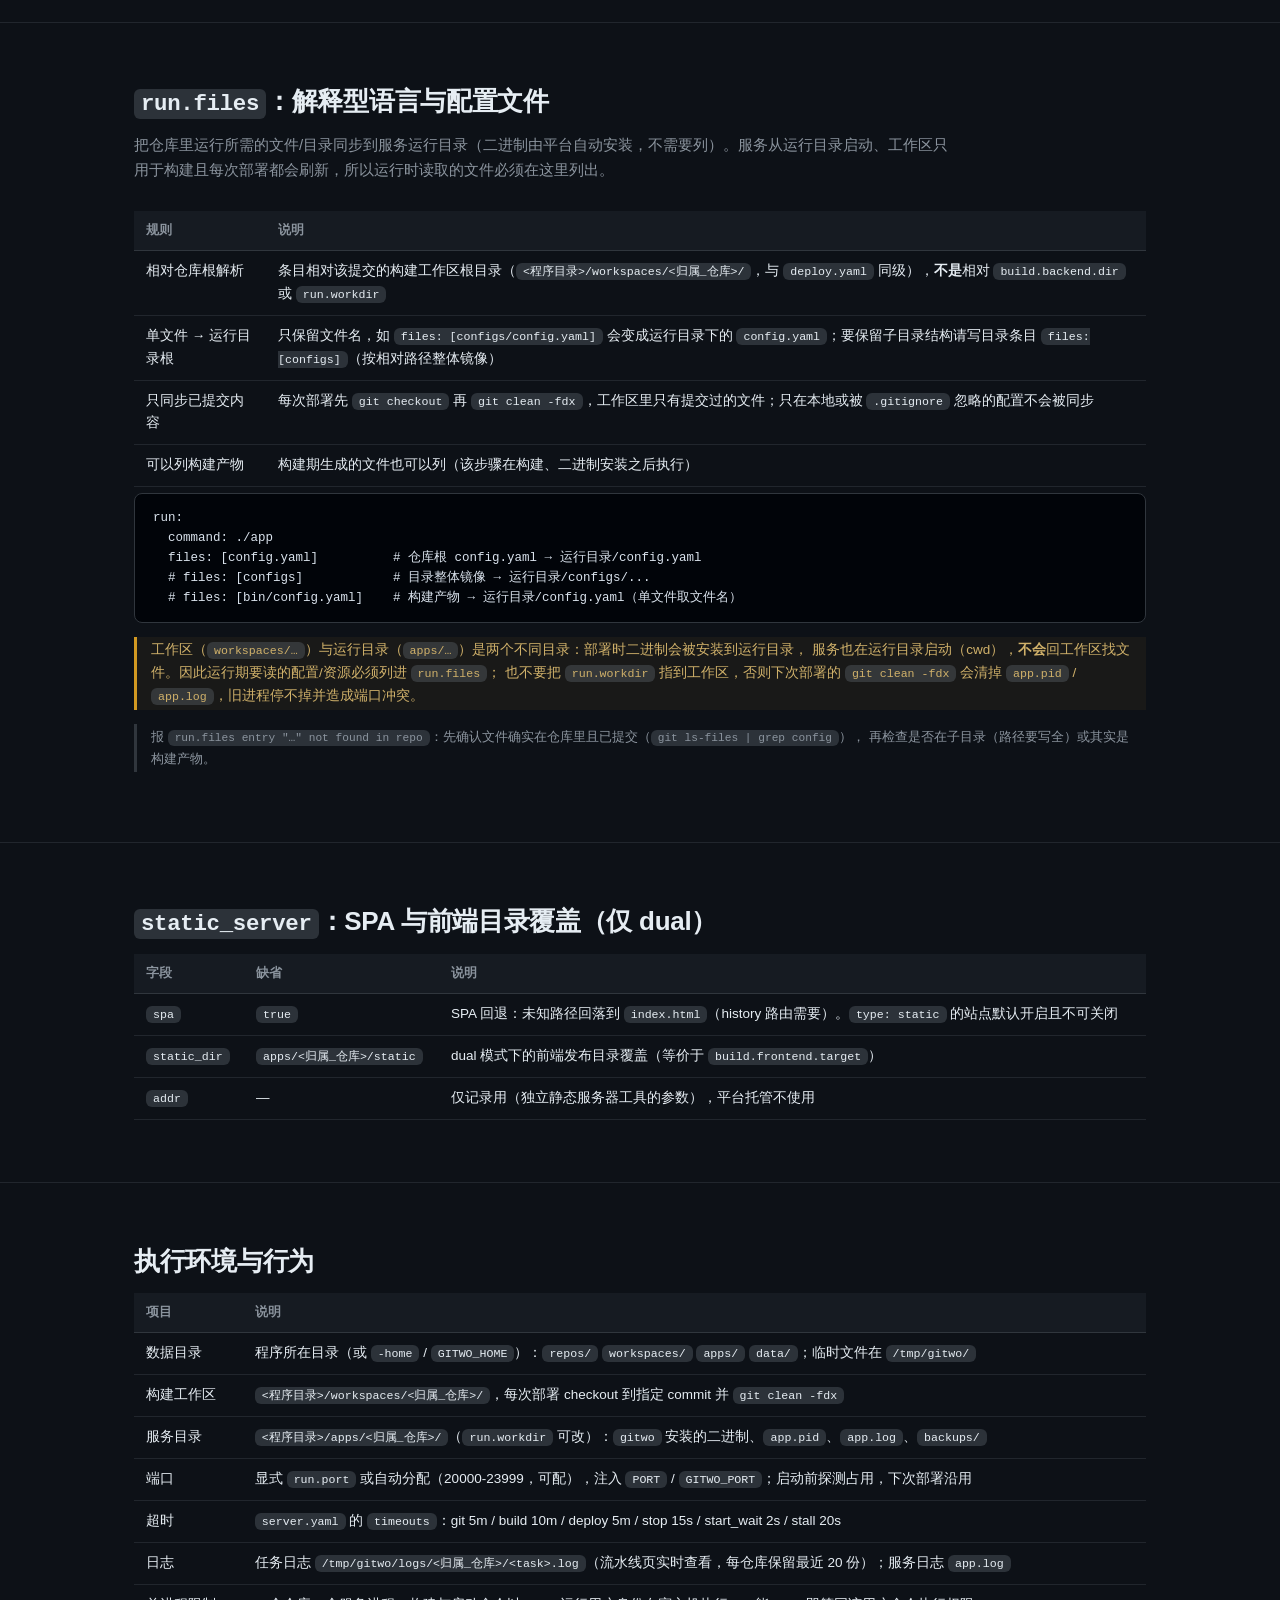
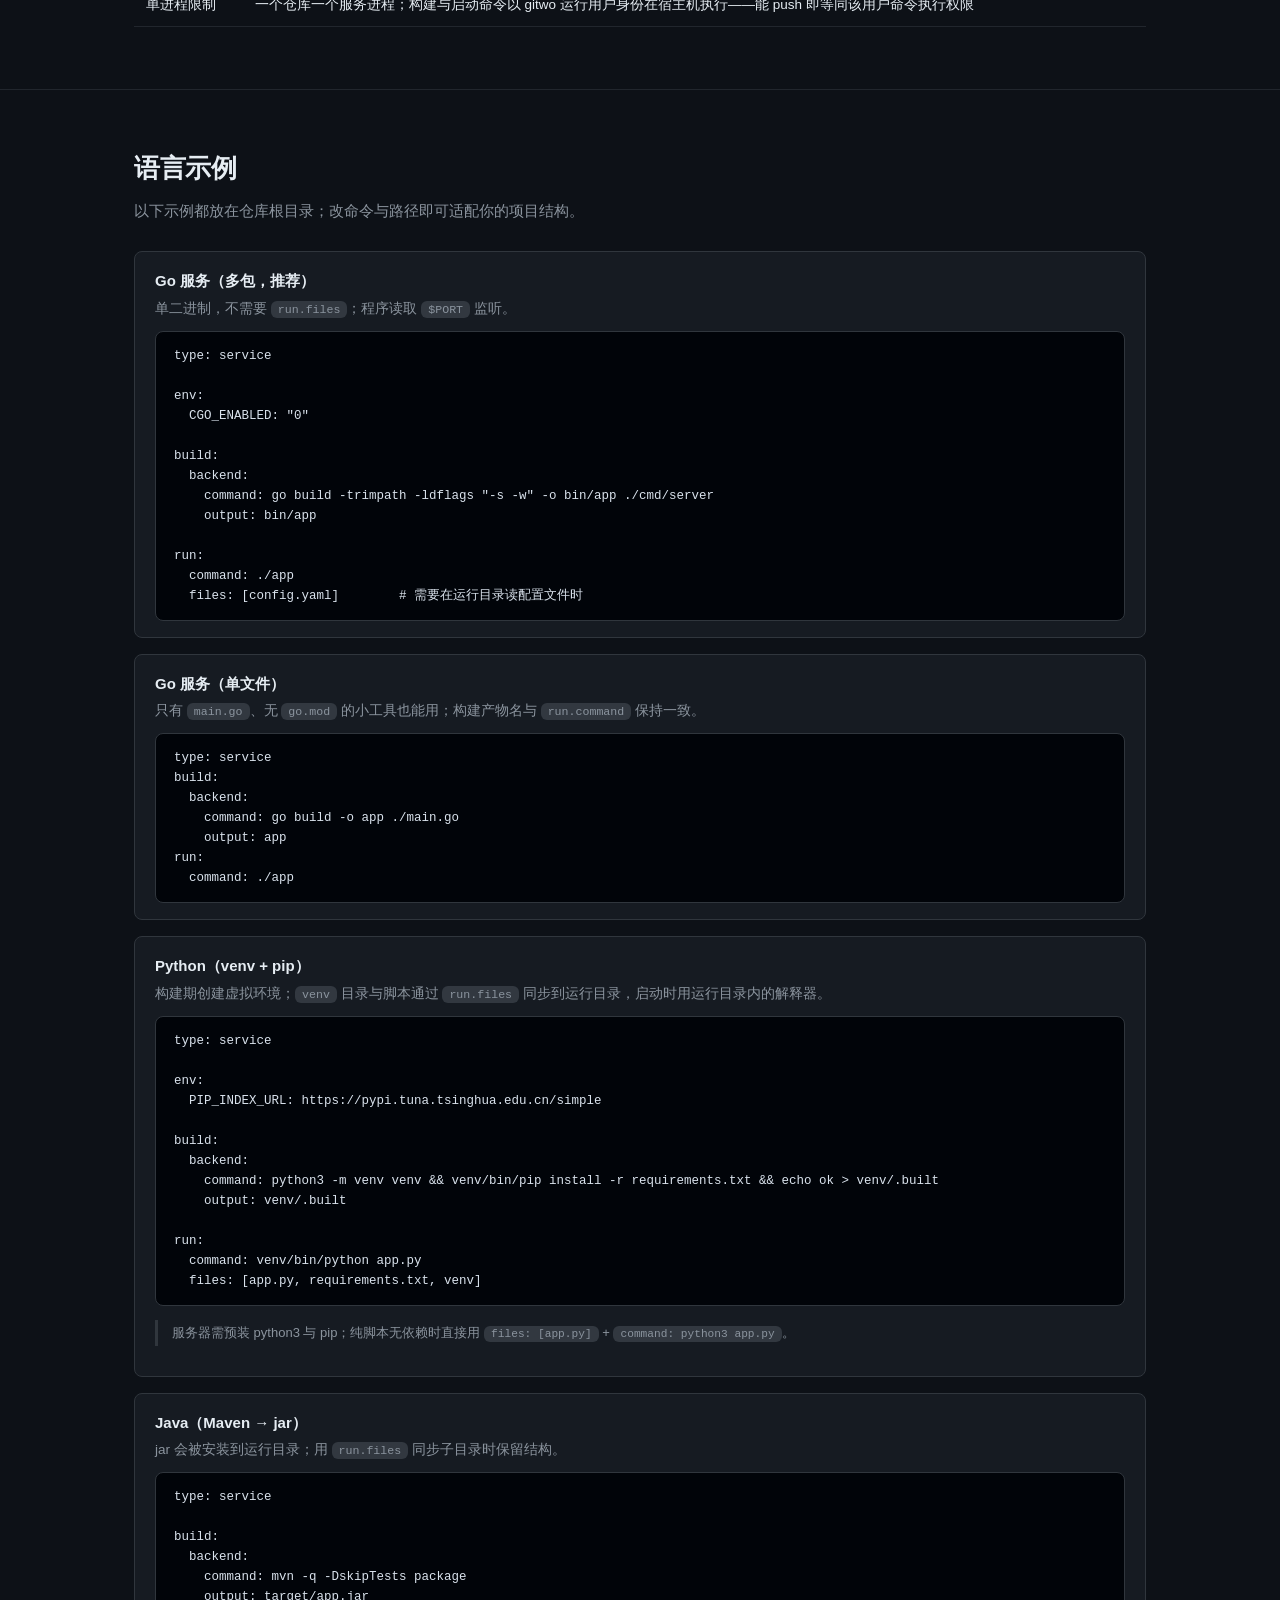
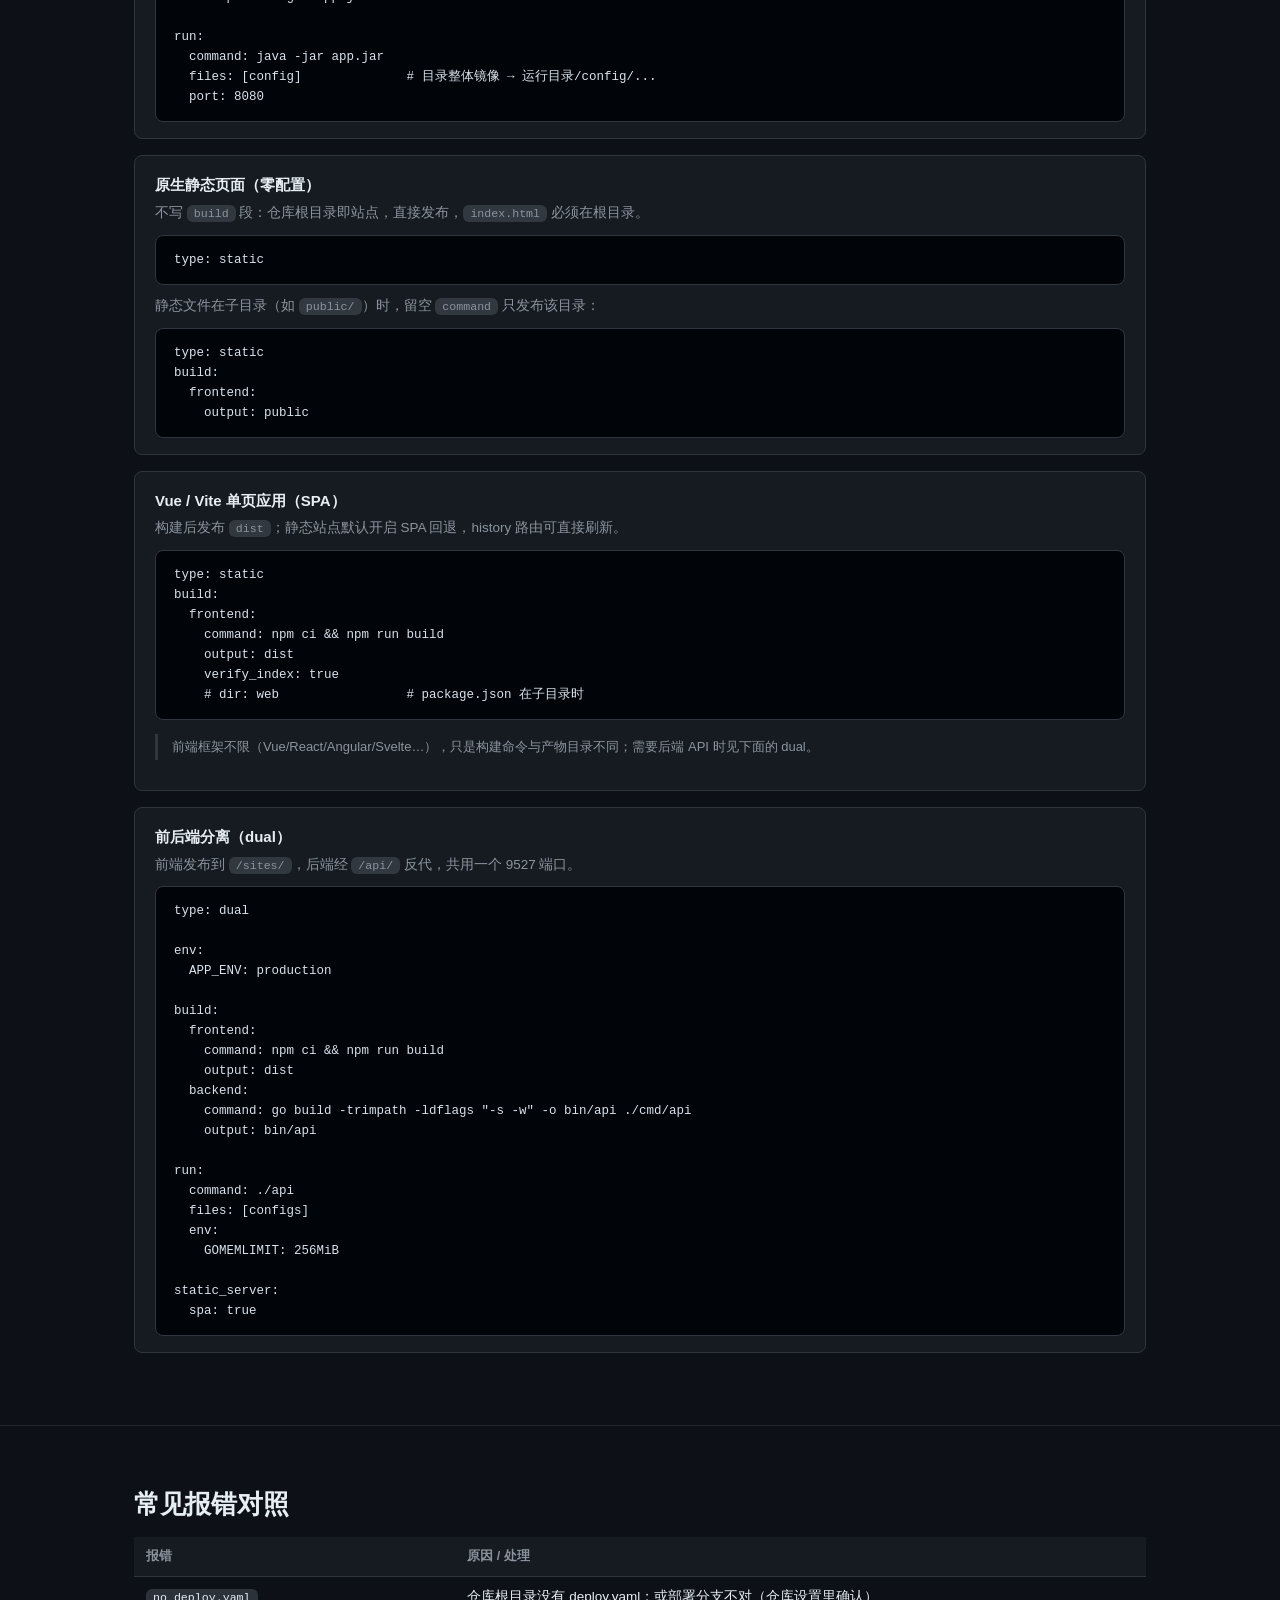
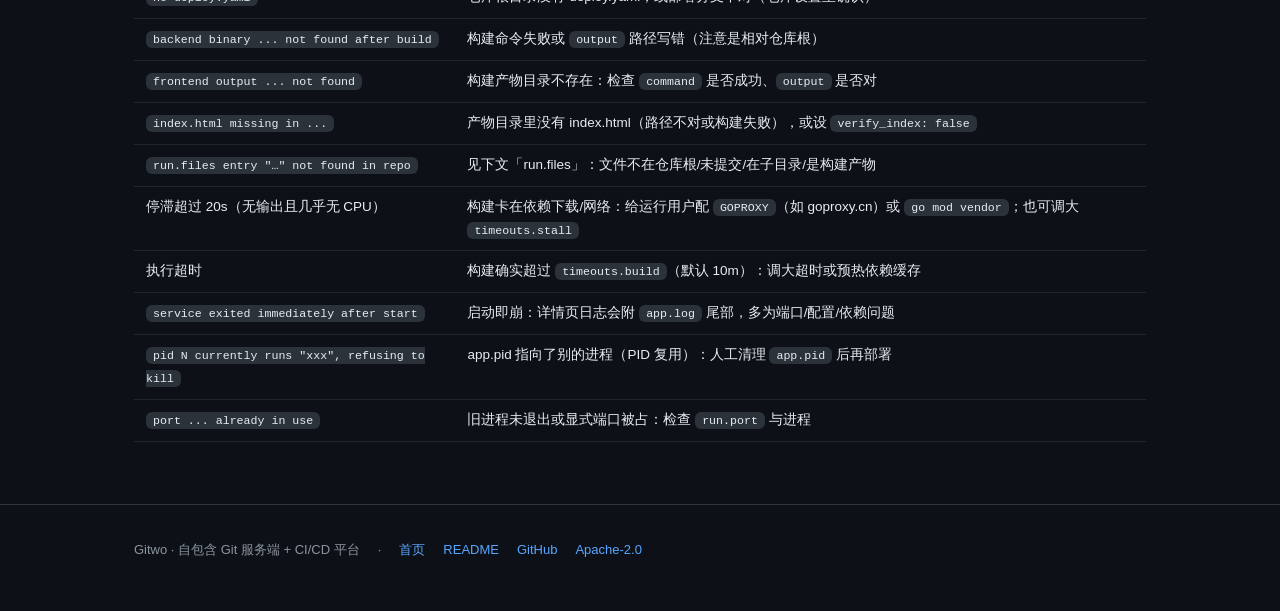
==== commit c38cae61: "docs: 补充运行目录 vs 工作区说明——运行时配置必须用 run.files 同步，勿把 run.workdir 指向工作区" ====
--- a/docs/deploy-yaml.html
+++ b/docs/deploy-yaml.html
@@ -131,11 +131,18 @@
     SIGTERM 等待（<code>timeouts.stop</code>，默认 15s）→ 超时 SIGKILL → <code>setsid nohup</code> 启动 →
     2s 存活确认（死亡自动附 <code>app.log</code> 尾部）。进程独立于 gitwo，重启平台不影响已部署服务。
   </div>
+  <div class="warn">
+    服务的工作目录就是 <code>run.workdir</code>（缺省 <code>&lt;程序目录&gt;/apps/&lt;归属_仓库&gt;/</code>），
+    <b>不会</b>从仓库工作区读取任何文件。运行期需要的配置文件/资源（如 <code>config.yaml</code>）必须用
+    <code>run.files</code> 同步到运行目录；也不要为了“就近读配置”把 <code>run.workdir</code> 指到工作区——
+    工作区每次部署都会 <code>git checkout + git clean -fdx</code>，会清掉 <code>app.pid</code> / <code>app.log</code>，
+    导致旧进程停不掉、端口冲突。
+  </div>
 </div></section>
 
 <section id="files"><div class="wrap">
   <h2><code>run.files</code>：解释型语言与配置文件</h2>
-  <p class="sub">把仓库里运行所需的文件/目录同步到服务运行目录（二进制由平台自动安装，不需要列）。</p>
+  <p class="sub">把仓库里运行所需的文件/目录同步到服务运行目录（二进制由平台自动安装，不需要列）。服务从运行目录启动、工作区只用于构建且每次部署都会刷新，所以运行时读取的文件必须在这里列出。</p>
   <table>
     <thead><tr><th>规则</th><th>说明</th></tr></thead>
     <tbody>
@@ -150,6 +157,12 @@
   files: [config.yaml]          # 仓库根 config.yaml → 运行目录/config.yaml
   # files: [configs]            # 目录整体镜像 → 运行目录/configs/...
   # files: [bin/config.yaml]    # 构建产物 → 运行目录/config.yaml（单文件取文件名）</code></pre>
+  <div class="warn">
+    工作区（<code>workspaces/…</code>）与运行目录（<code>apps/…</code>）是两个不同目录：部署时二进制会被安装到运行目录，
+    服务也在运行目录启动（cwd），<b>不会</b>回工作区找文件。因此运行期要读的配置/资源必须列进 <code>run.files</code>；
+    也不要把 <code>run.workdir</code> 指到工作区，否则下次部署的 <code>git clean -fdx</code> 会清掉
+    <code>app.pid</code> / <code>app.log</code>，旧进程停不掉并造成端口冲突。
+  </div>
   <div class="note">
     报 <code>run.files entry "…" not found in repo</code>：先确认文件确实在仓库里且已提交（<code>git ls-files | grep config</code>），
     再检查是否在子目录（路径要写全）或其实是构建产物。
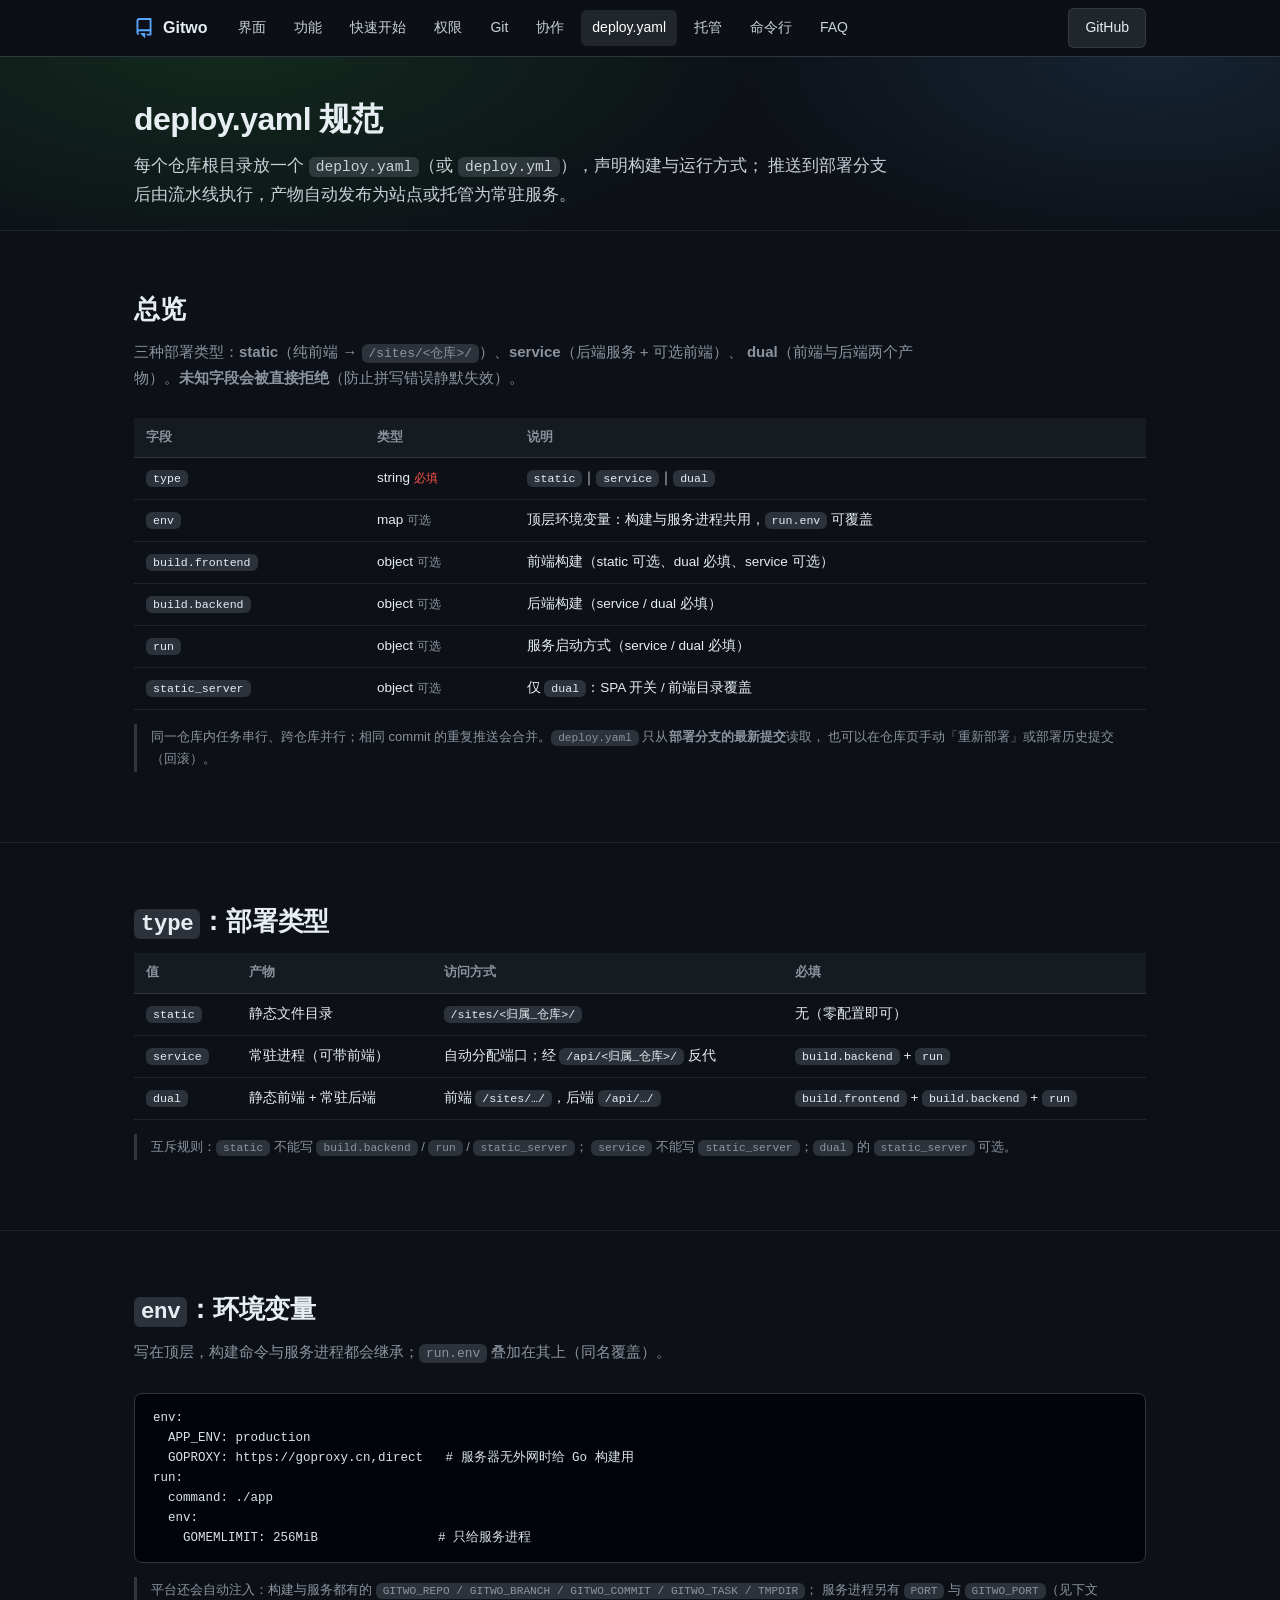
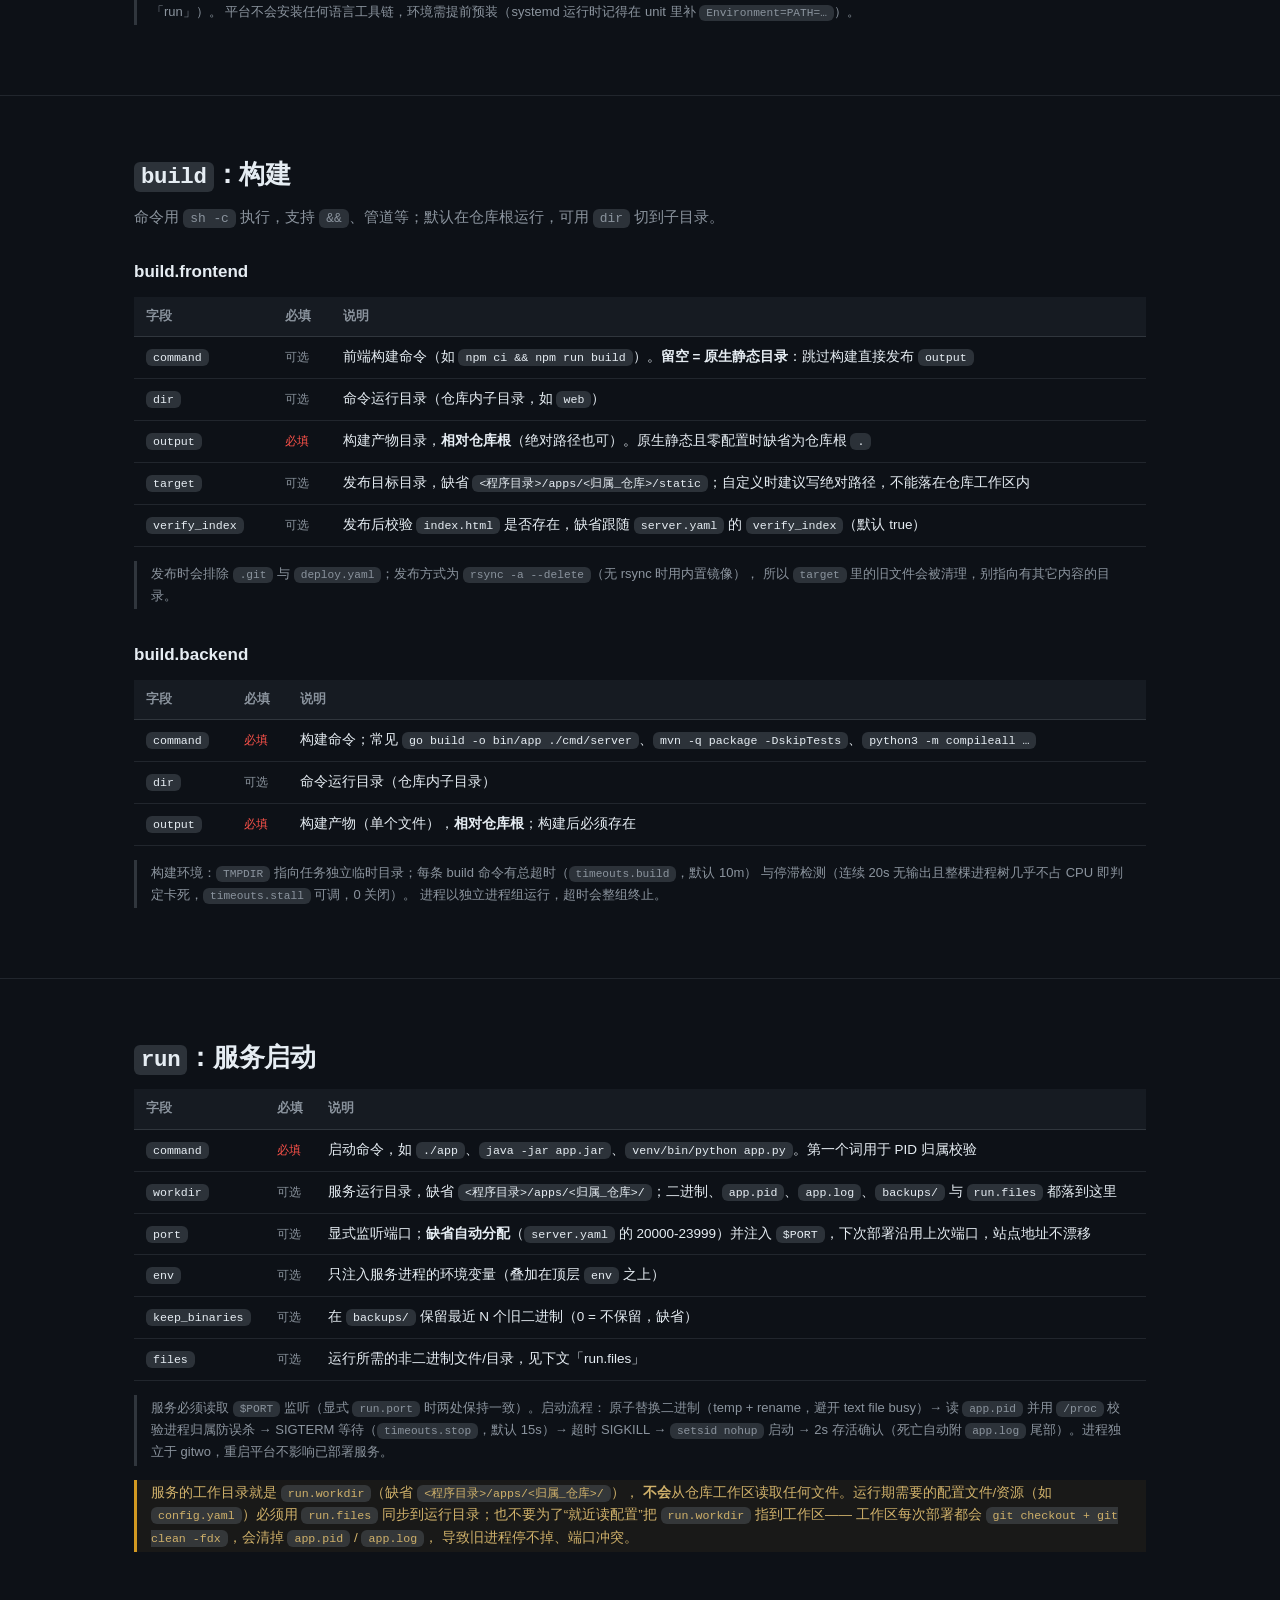
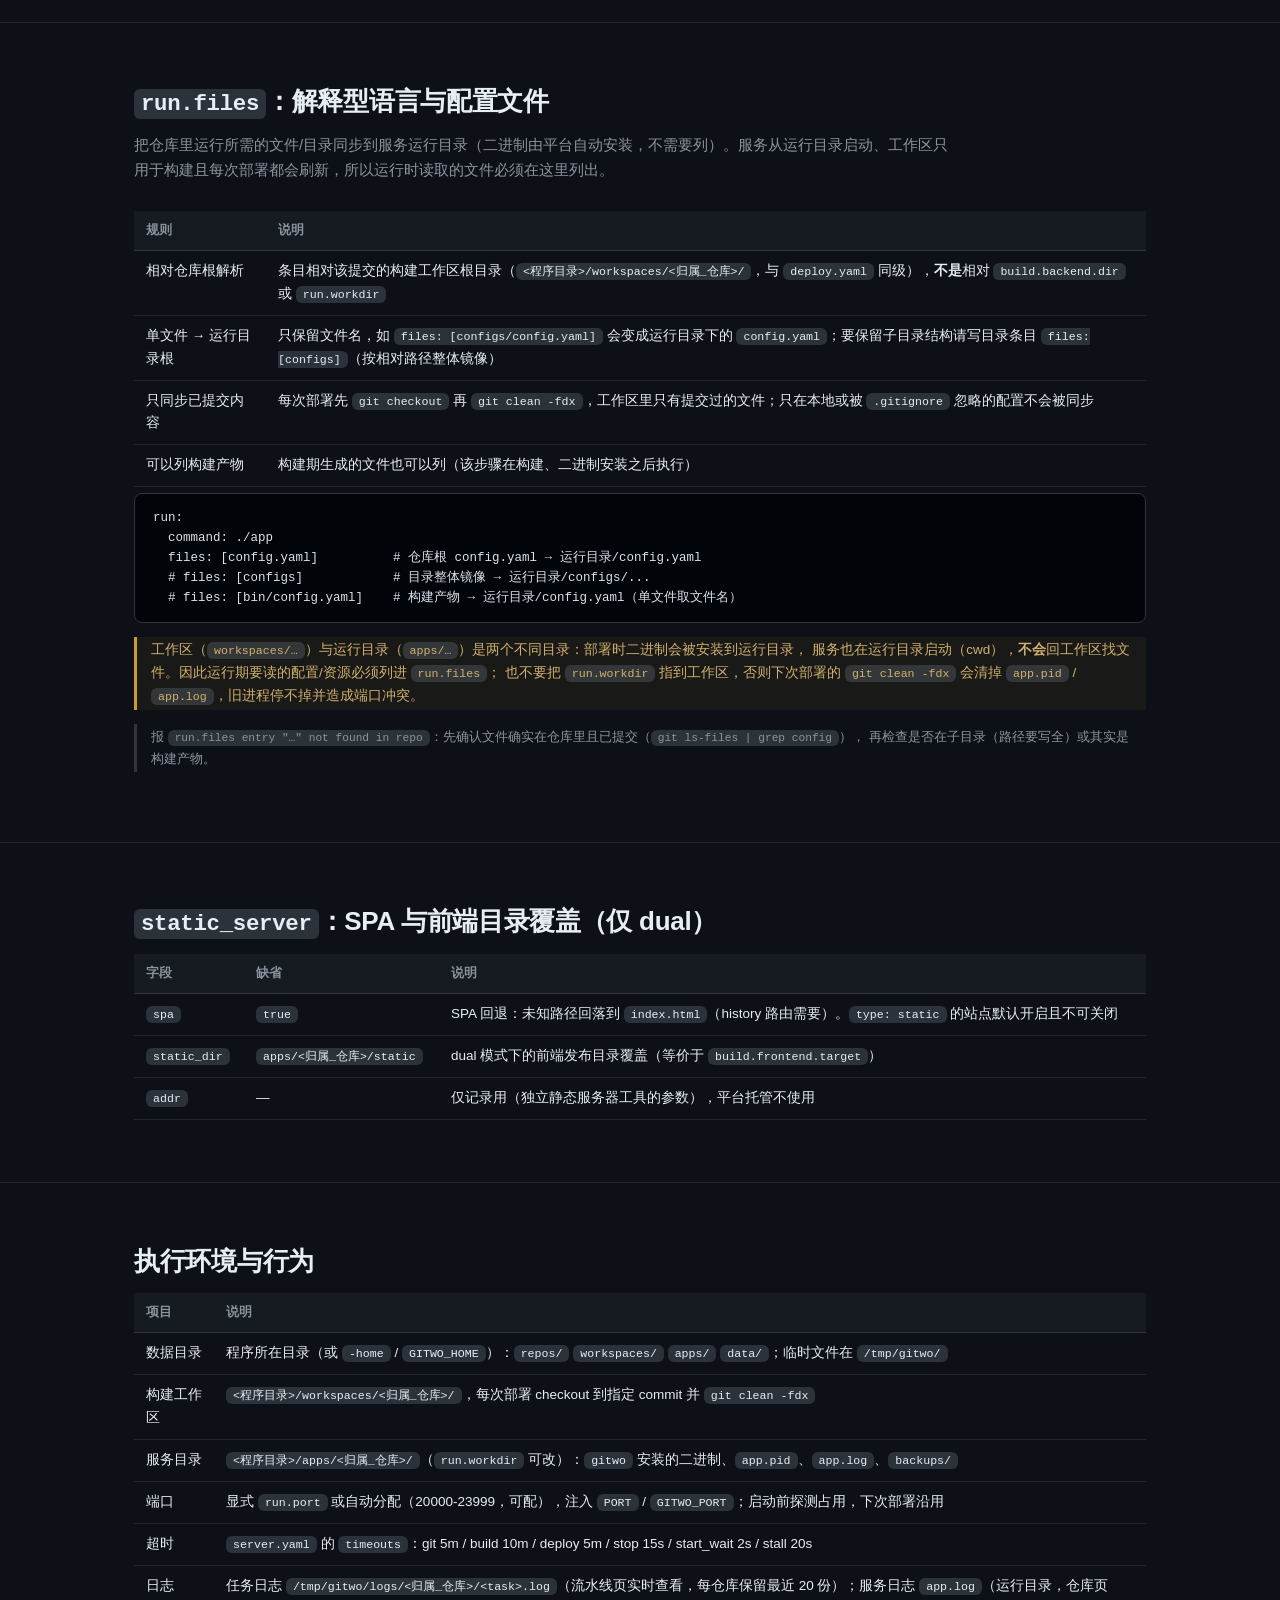
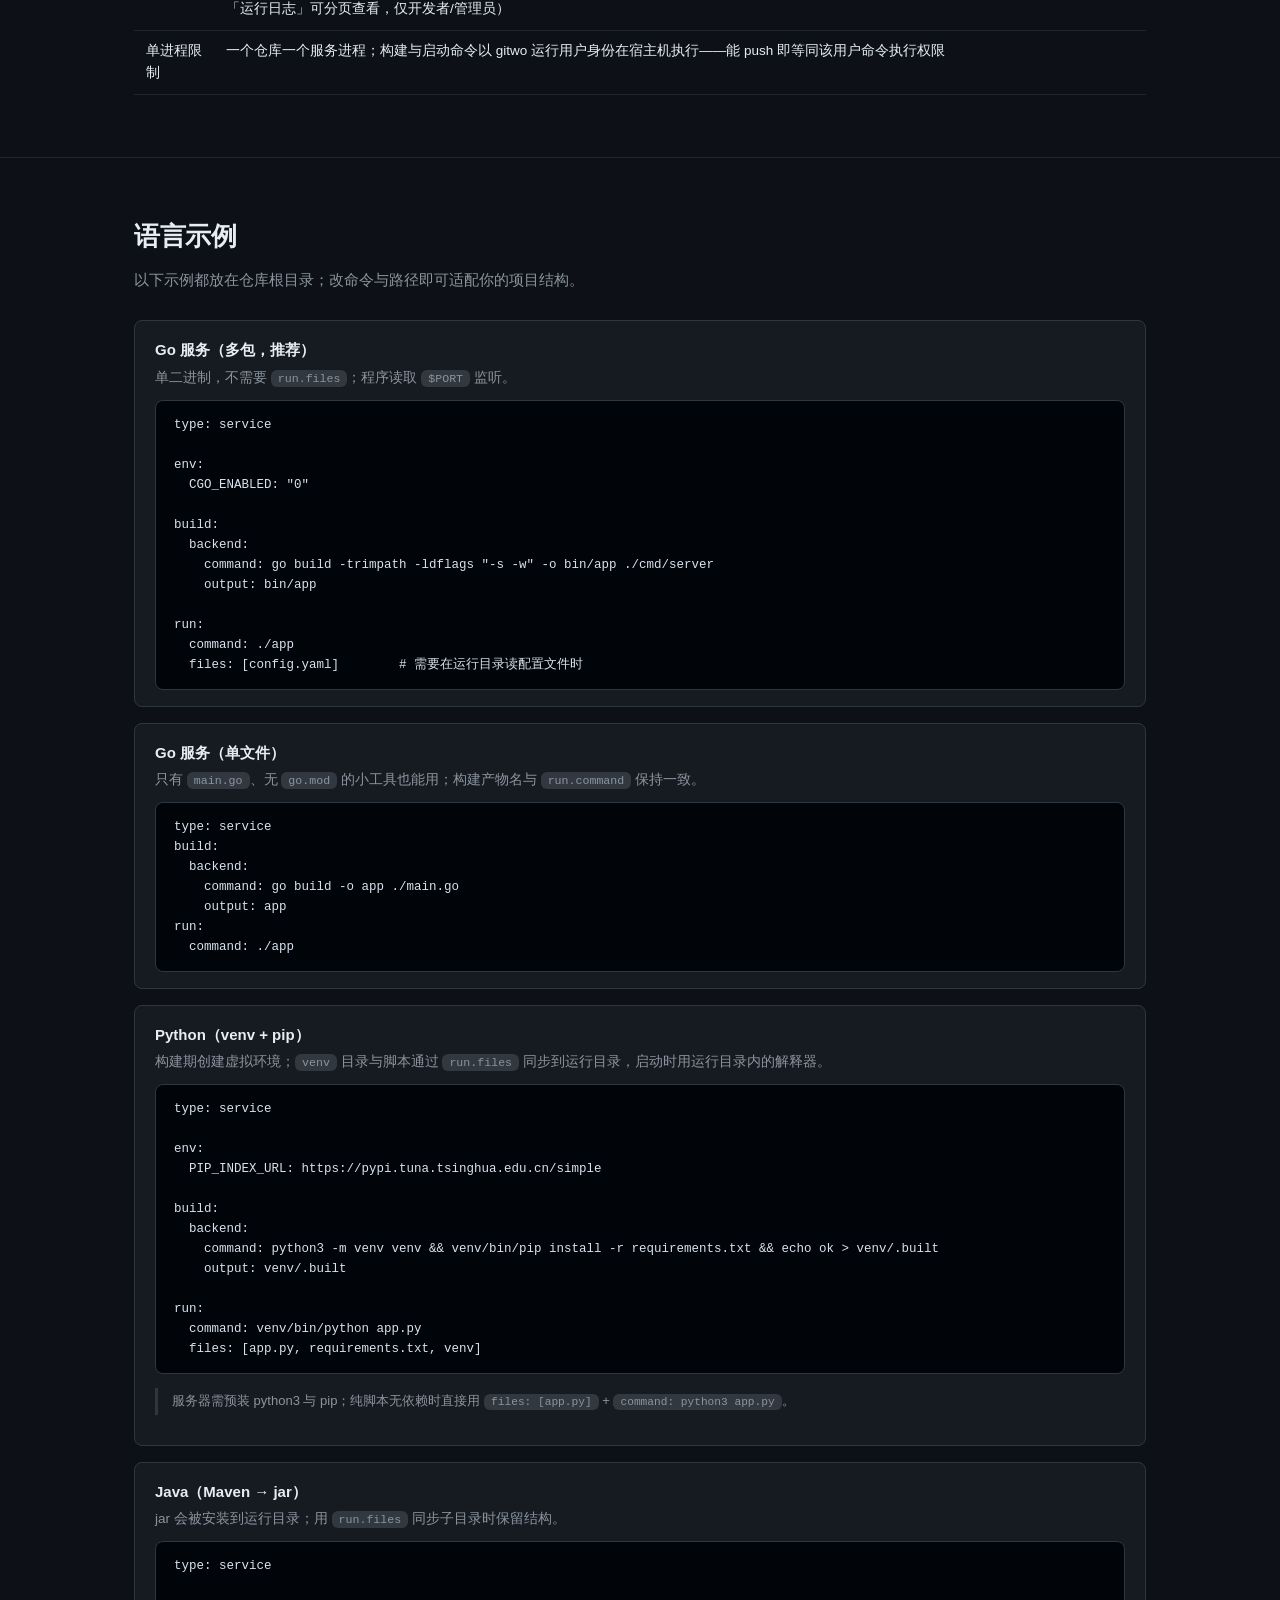
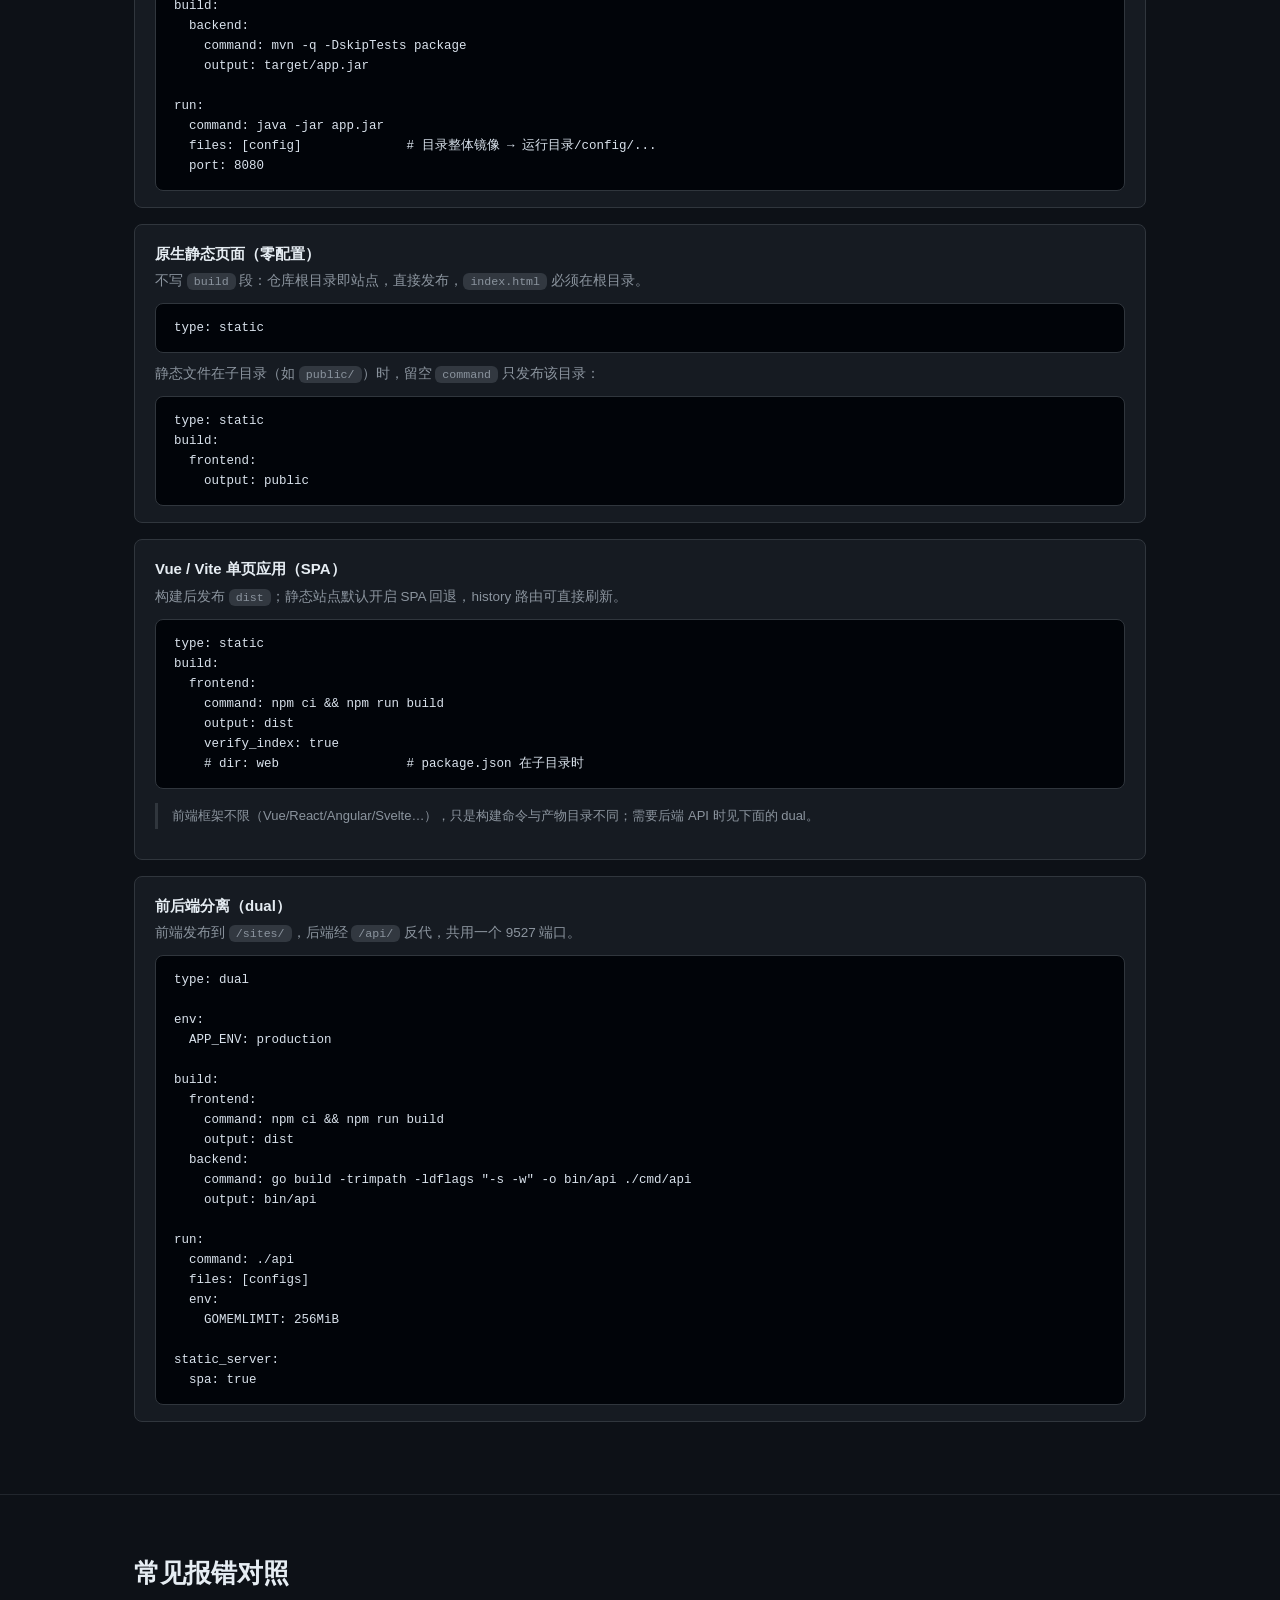
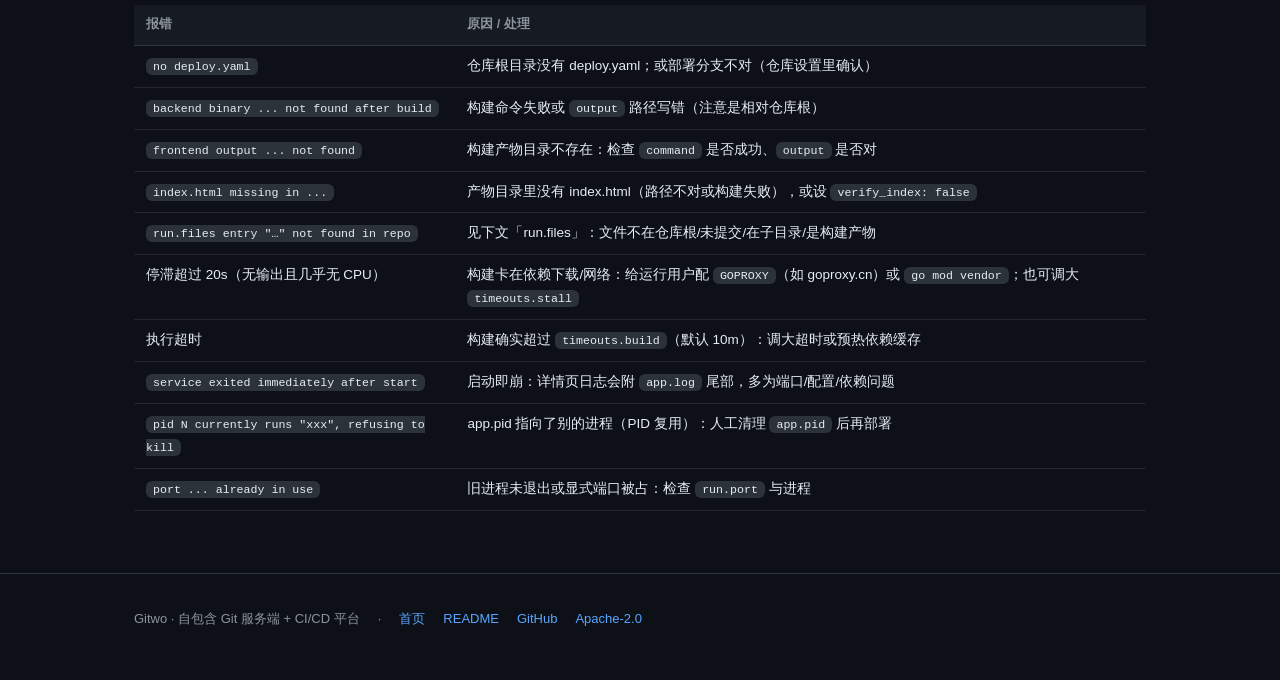
==== commit 6e2349e6: "feat: 仓库运行日志页（app.log 分页查看，按仓库鉴权） - 新增 GET /repos/{owner}/{name}/logs 页面与 GET /api/repos/{owner}/{na" ====
--- a/docs/deploy-yaml.html
+++ b/docs/deploy-yaml.html
@@ -191,7 +191,7 @@
       <tr><td>服务目录</td><td><code>&lt;程序目录&gt;/apps/&lt;归属_仓库&gt;/</code>（<code>run.workdir</code> 可改）：<code>gitwo</code> 安装的二进制、<code>app.pid</code>、<code>app.log</code>、<code>backups/</code></td></tr>
       <tr><td>端口</td><td>显式 <code>run.port</code> 或自动分配（20000-23999，可配），注入 <code>PORT</code> / <code>GITWO_PORT</code>；启动前探测占用，下次部署沿用</td></tr>
       <tr><td>超时</td><td><code>server.yaml</code> 的 <code>timeouts</code>：git 5m / build 10m / deploy 5m / stop 15s / start_wait 2s / stall 20s</td></tr>
-      <tr><td>日志</td><td>任务日志 <code>/tmp/gitwo/logs/&lt;归属_仓库&gt;/&lt;task&gt;.log</code>（流水线页实时查看，每仓库保留最近 20 份）；服务日志 <code>app.log</code></td></tr>
+      <tr><td>日志</td><td>任务日志 <code>/tmp/gitwo/logs/&lt;归属_仓库&gt;/&lt;task&gt;.log</code>（流水线页实时查看，每仓库保留最近 20 份）；服务日志 <code>app.log</code>（运行目录，仓库页「运行日志」可分页查看，仅开发者/管理员）</td></tr>
       <tr><td>单进程限制</td><td>一个仓库一个服务进程；构建与启动命令以 gitwo 运行用户身份在宿主机执行——能 push 即等同该用户命令执行权限</td></tr>
     </tbody>
   </table>
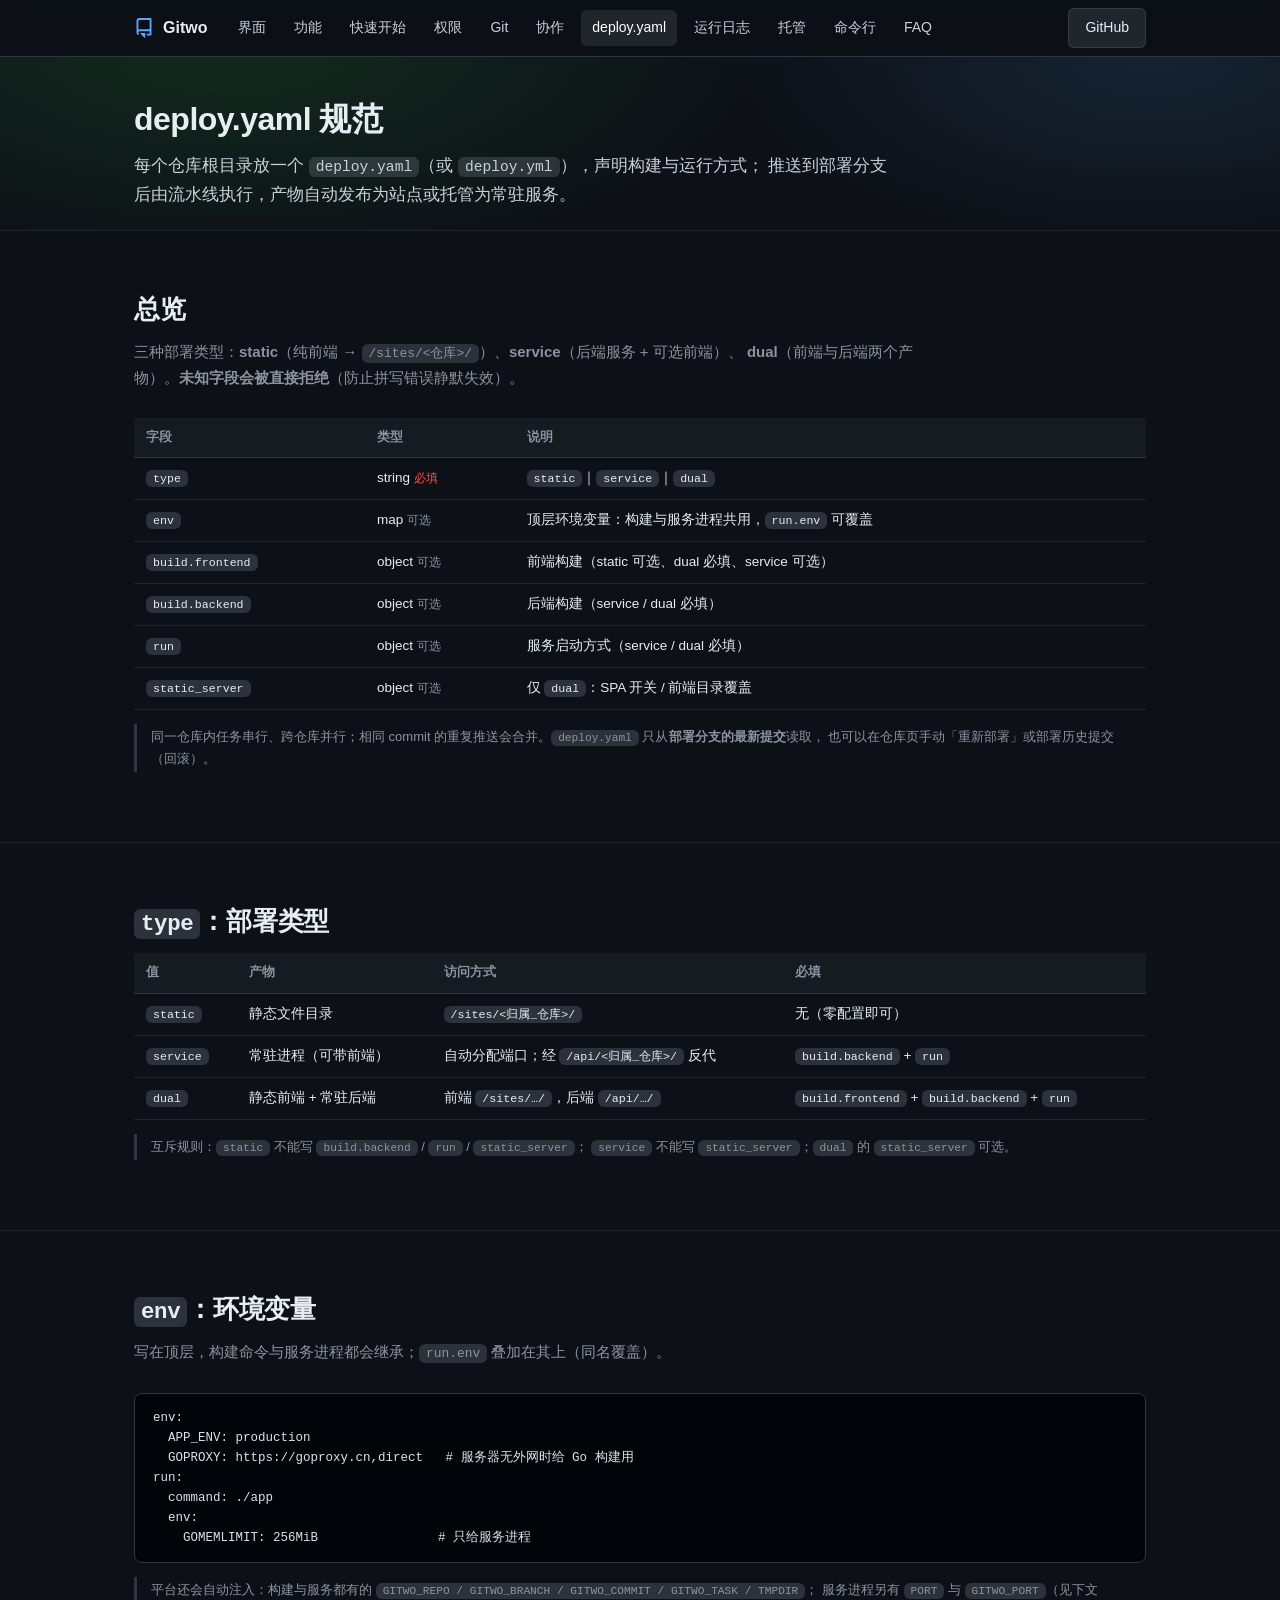
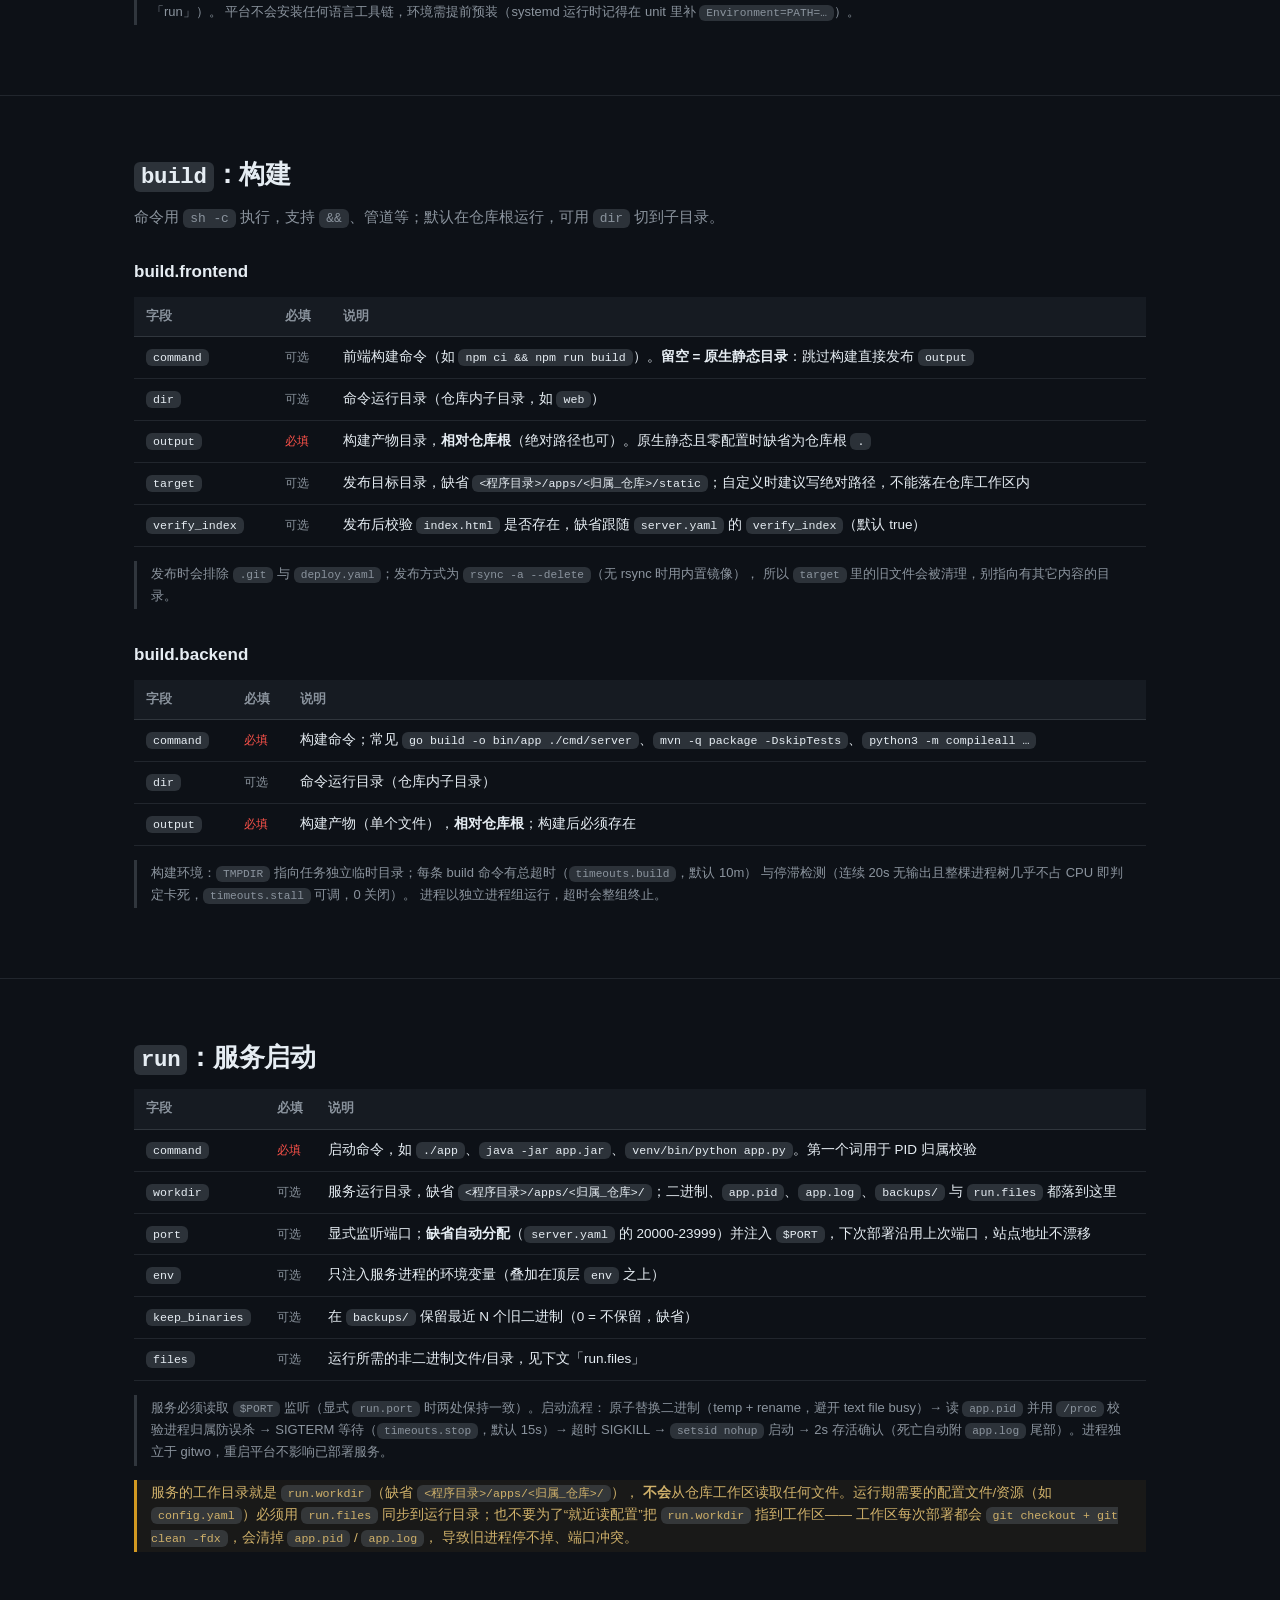
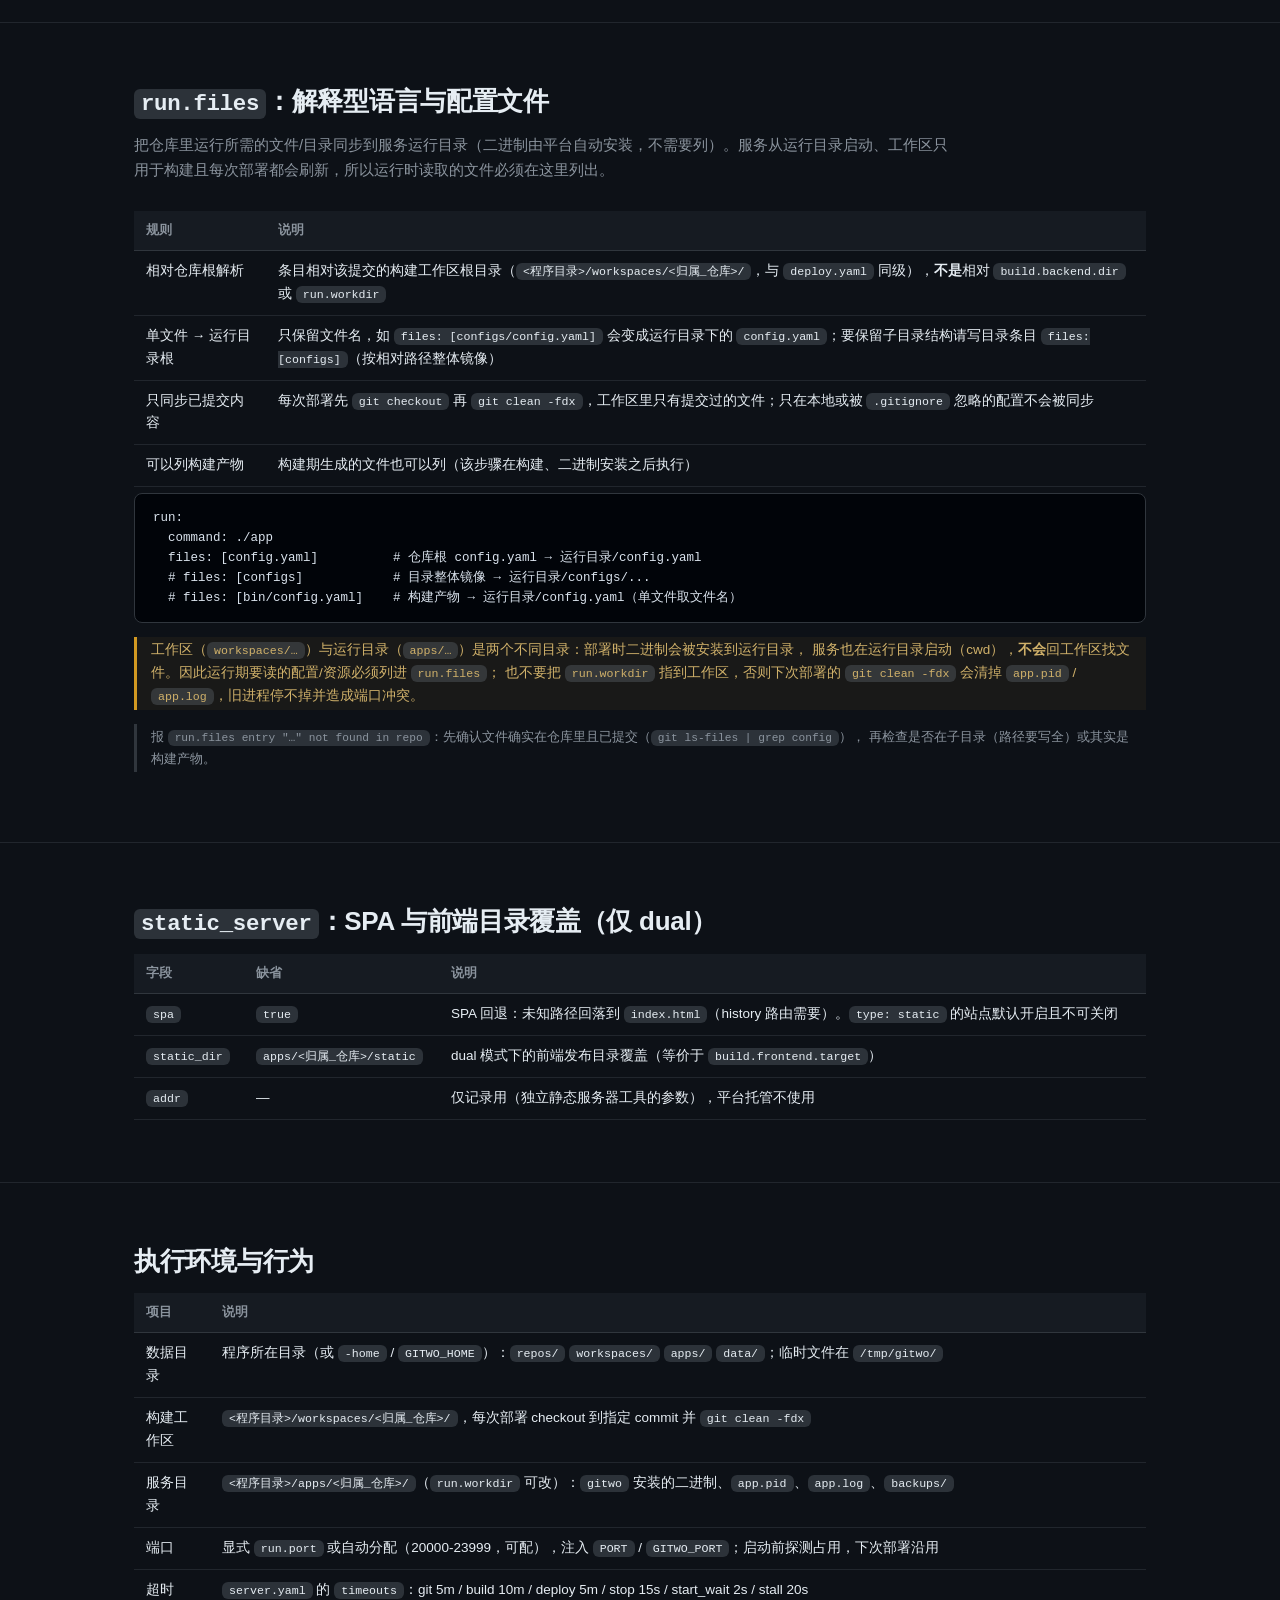
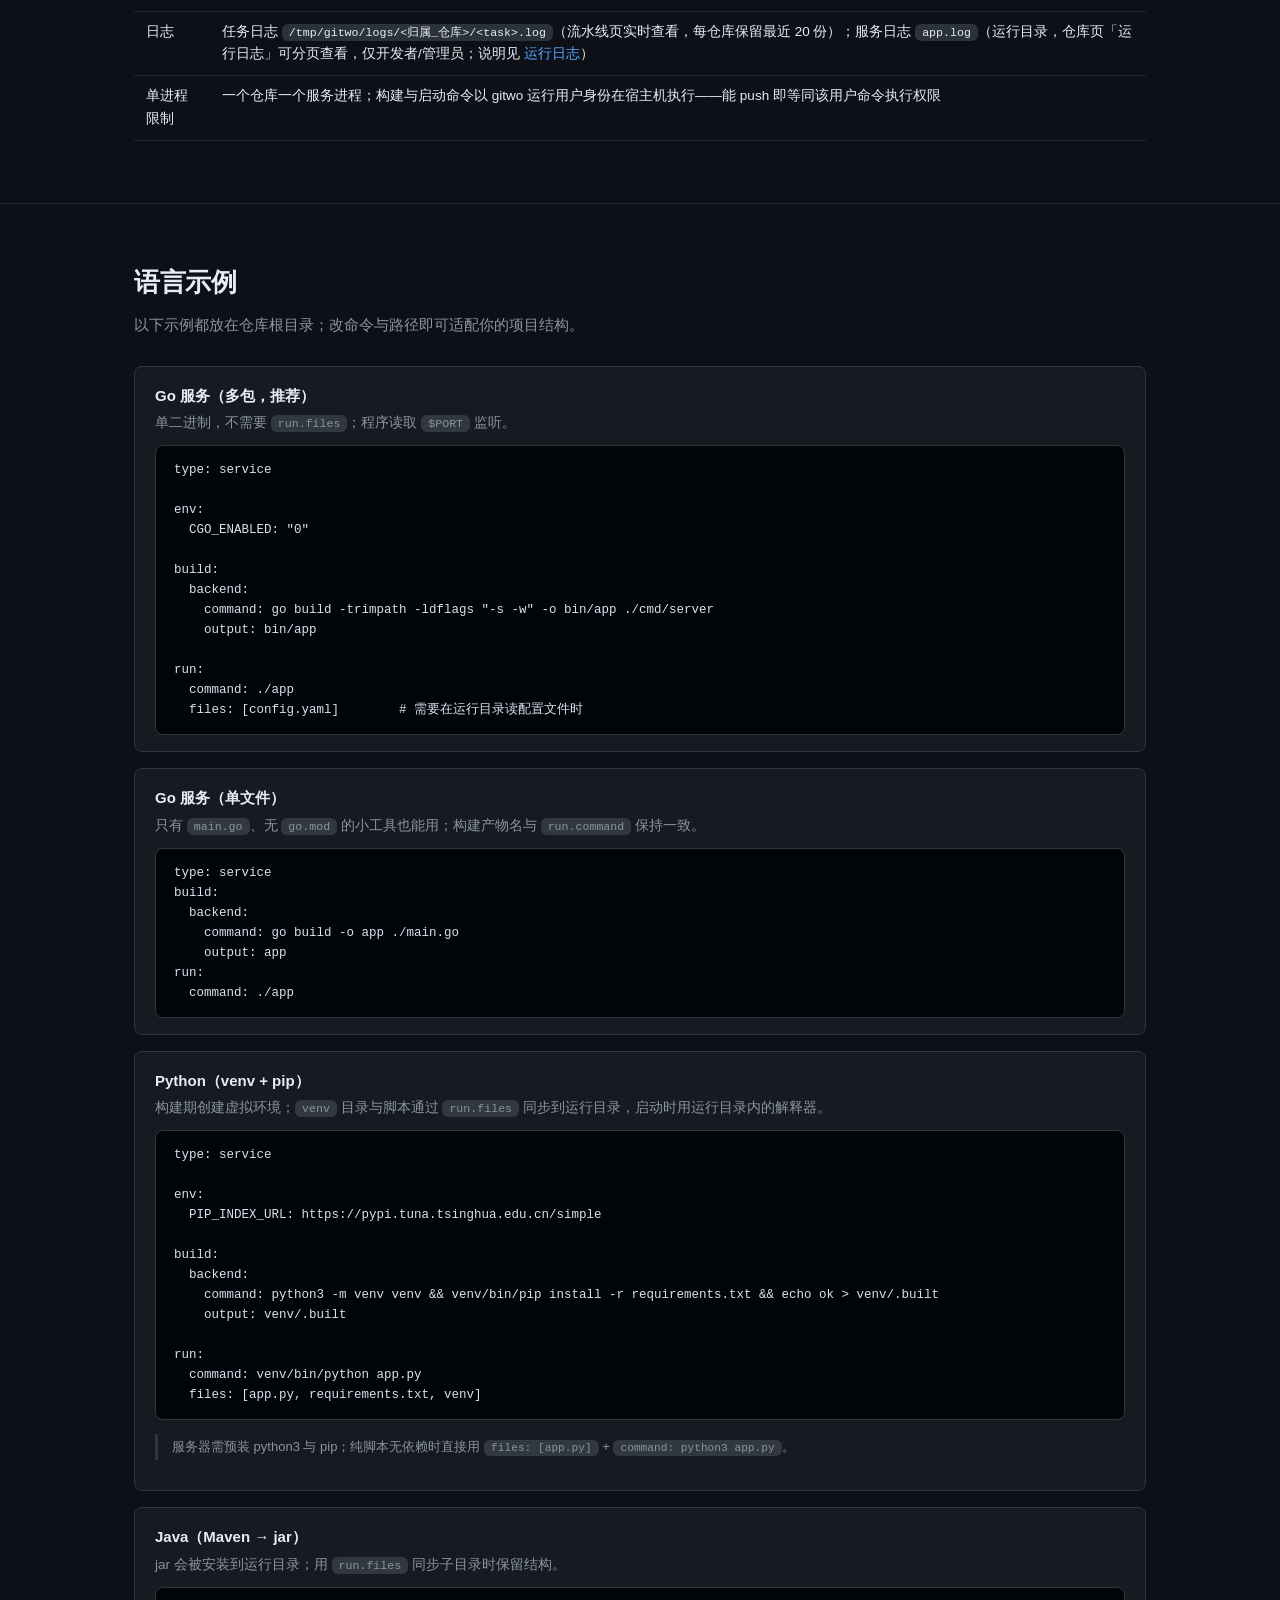
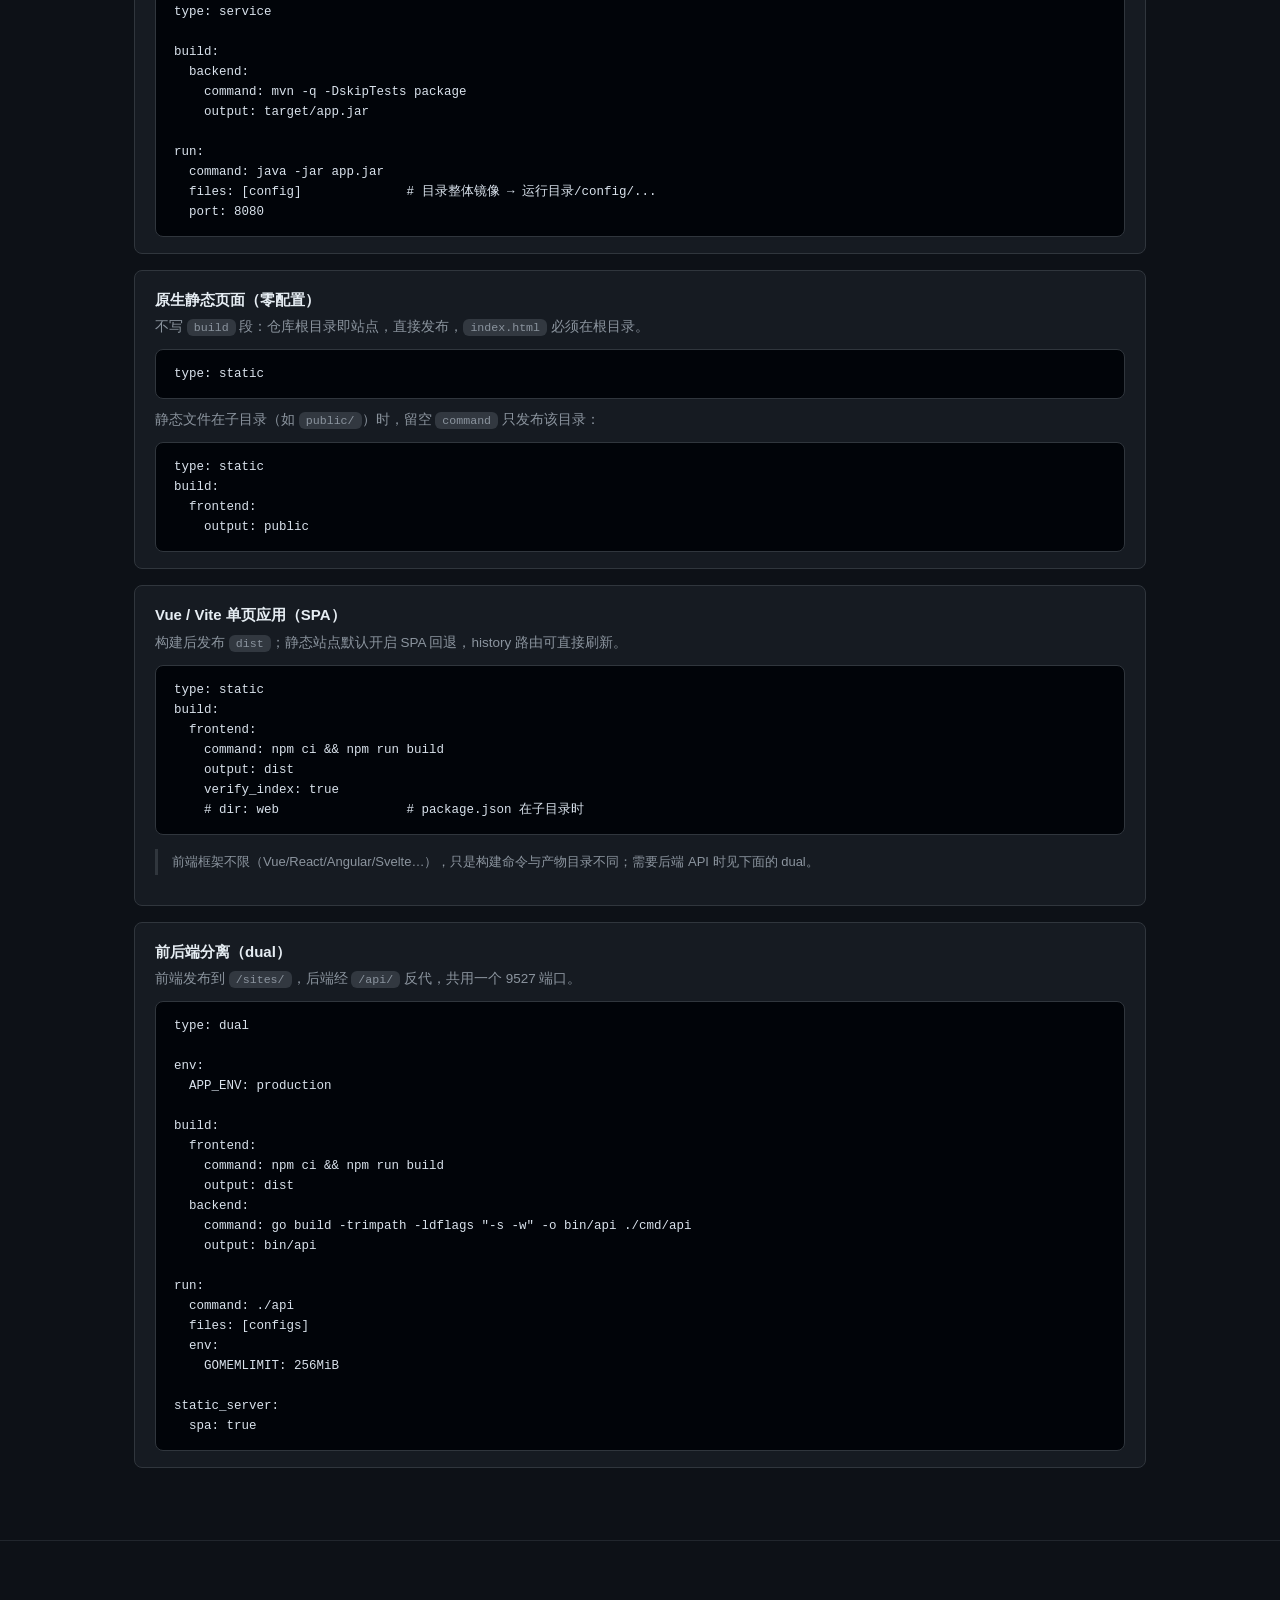
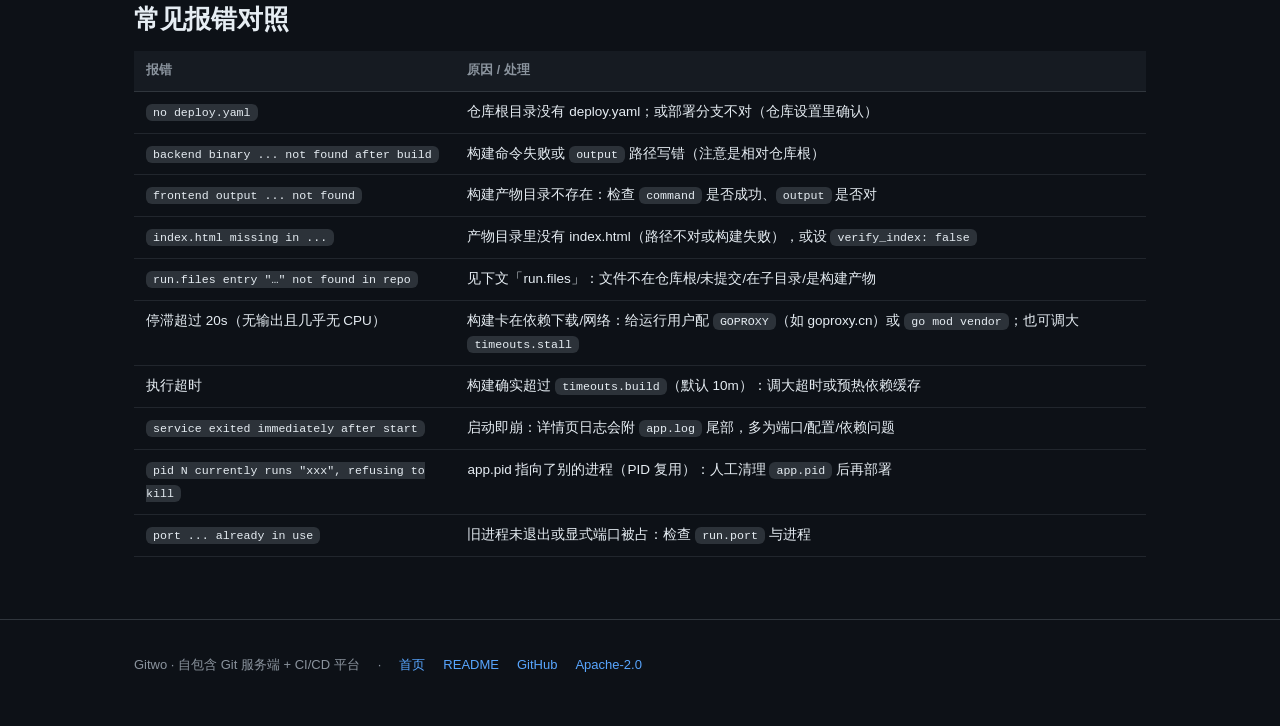
==== commit ad9f53ed: "docs: 新增「运行日志 app.log」说明页（位置/权限/分页/与任务日志区别/自带日志系统/常见问题）并加入导航" ====
--- a/docs/deploy-yaml.html
+++ b/docs/deploy-yaml.html
@@ -191,7 +191,7 @@
       <tr><td>服务目录</td><td><code>&lt;程序目录&gt;/apps/&lt;归属_仓库&gt;/</code>（<code>run.workdir</code> 可改）：<code>gitwo</code> 安装的二进制、<code>app.pid</code>、<code>app.log</code>、<code>backups/</code></td></tr>
       <tr><td>端口</td><td>显式 <code>run.port</code> 或自动分配（20000-23999，可配），注入 <code>PORT</code> / <code>GITWO_PORT</code>；启动前探测占用，下次部署沿用</td></tr>
       <tr><td>超时</td><td><code>server.yaml</code> 的 <code>timeouts</code>：git 5m / build 10m / deploy 5m / stop 15s / start_wait 2s / stall 20s</td></tr>
-      <tr><td>日志</td><td>任务日志 <code>/tmp/gitwo/logs/&lt;归属_仓库&gt;/&lt;task&gt;.log</code>（流水线页实时查看，每仓库保留最近 20 份）；服务日志 <code>app.log</code>（运行目录，仓库页「运行日志」可分页查看，仅开发者/管理员）</td></tr>
+      <tr><td>日志</td><td>任务日志 <code>/tmp/gitwo/logs/&lt;归属_仓库&gt;/&lt;task&gt;.log</code>（流水线页实时查看，每仓库保留最近 20 份）；服务日志 <code>app.log</code>（运行目录，仓库页「运行日志」可分页查看，仅开发者/管理员；说明见 <a href="app-log.html">运行日志</a>）</td></tr>
       <tr><td>单进程限制</td><td>一个仓库一个服务进程；构建与启动命令以 gitwo 运行用户身份在宿主机执行——能 push 即等同该用户命令执行权限</td></tr>
     </tbody>
   </table>
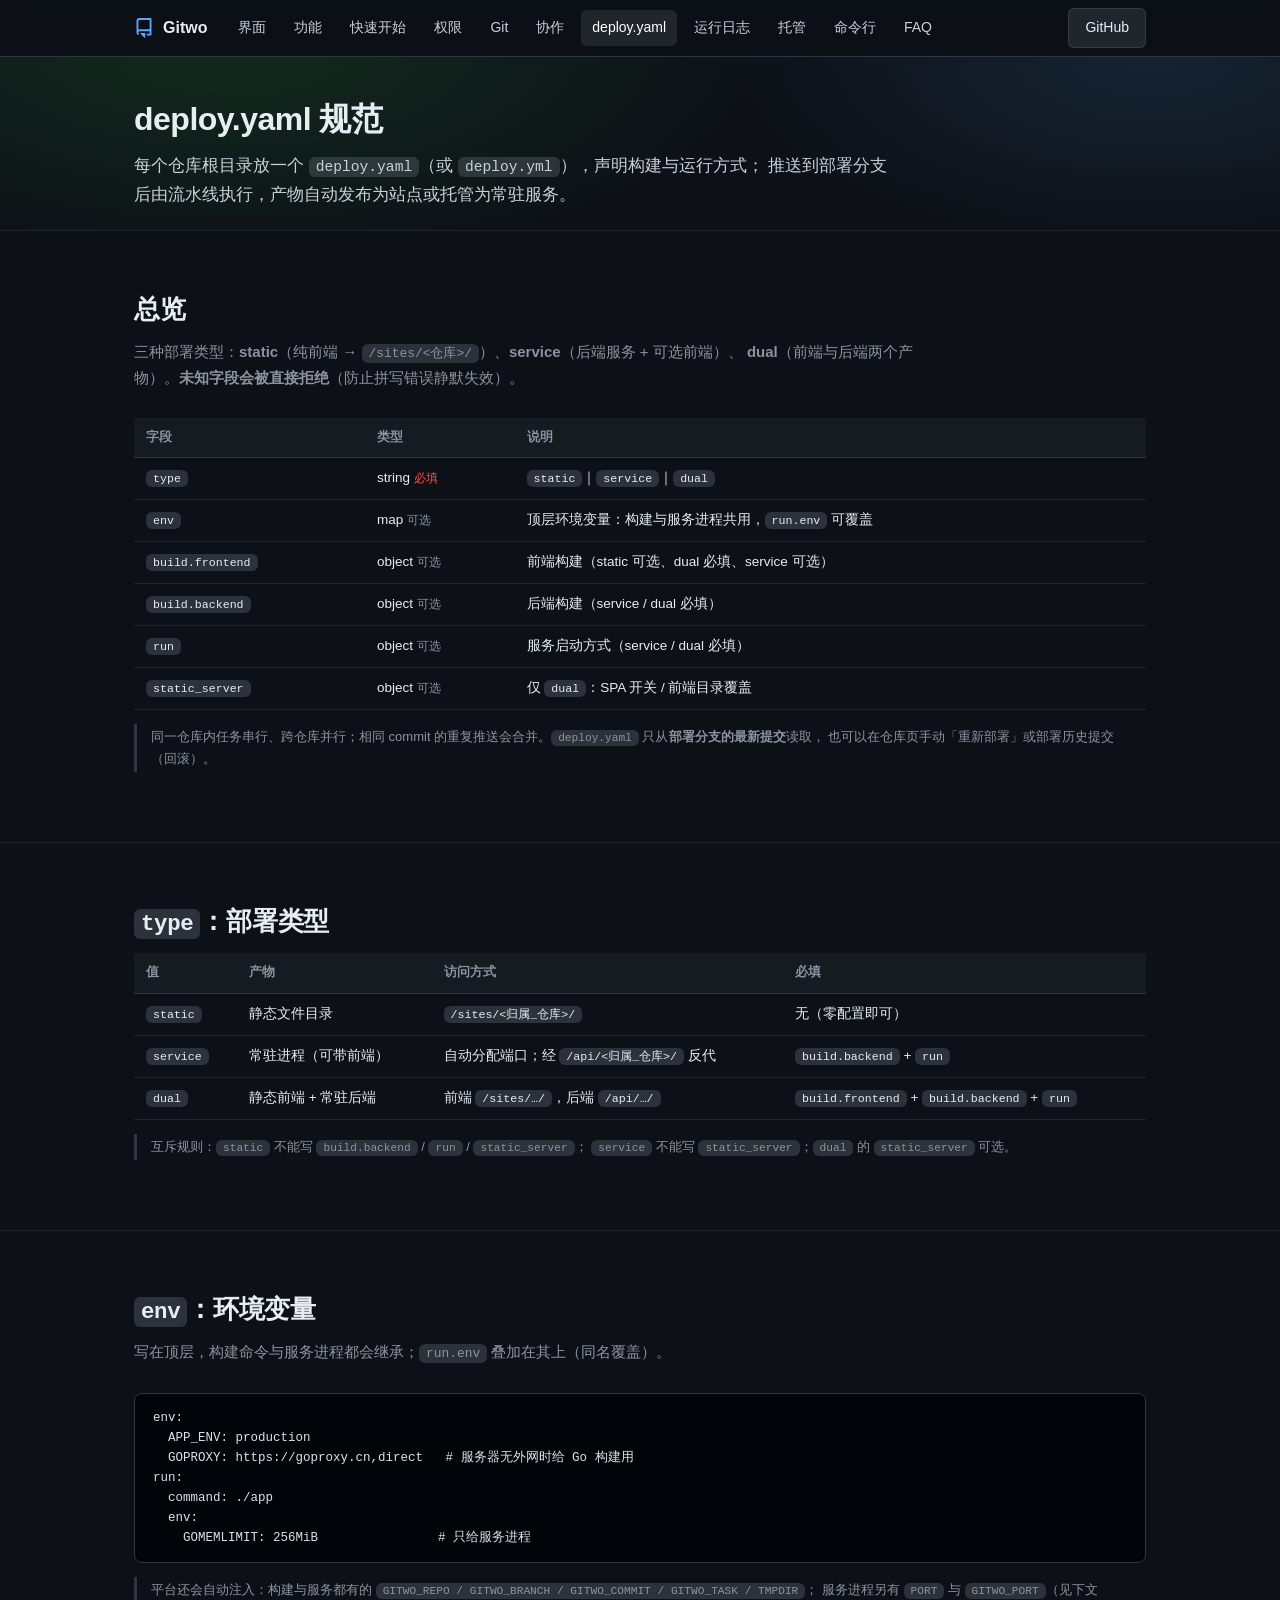
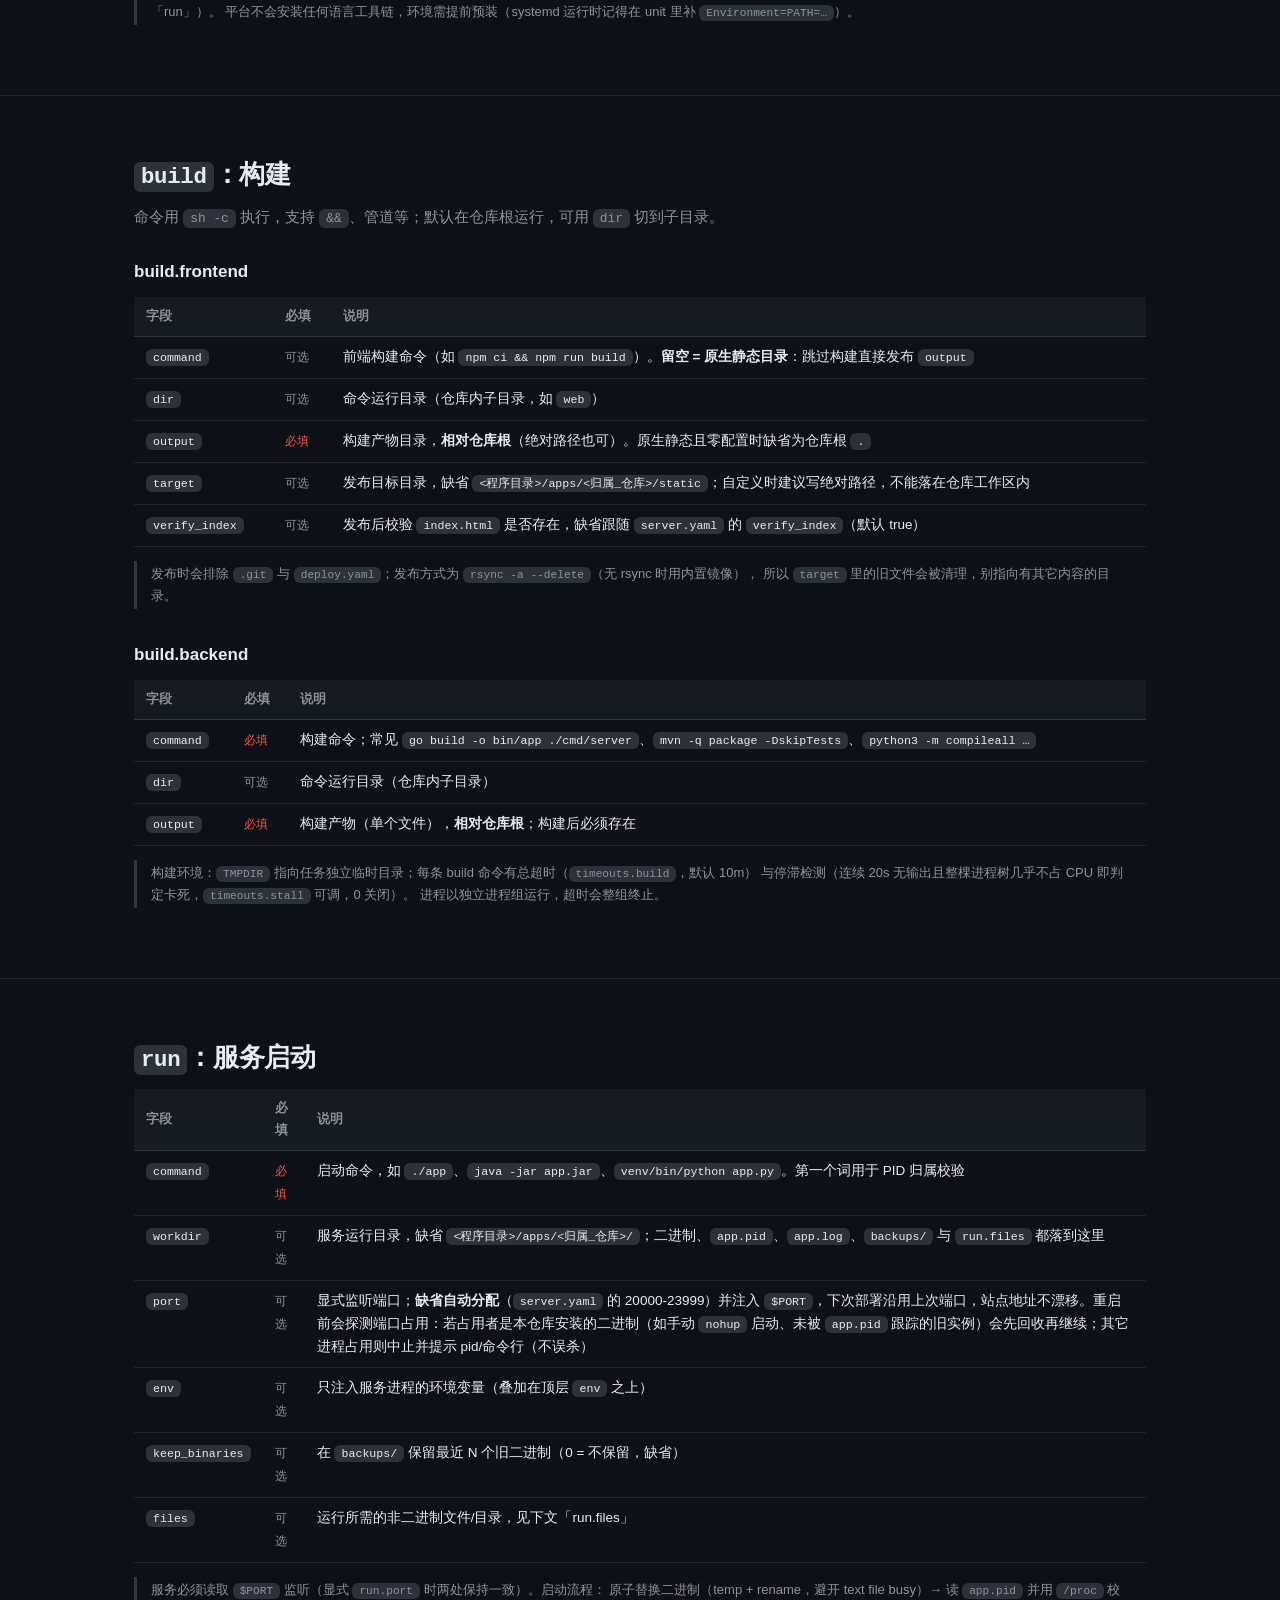
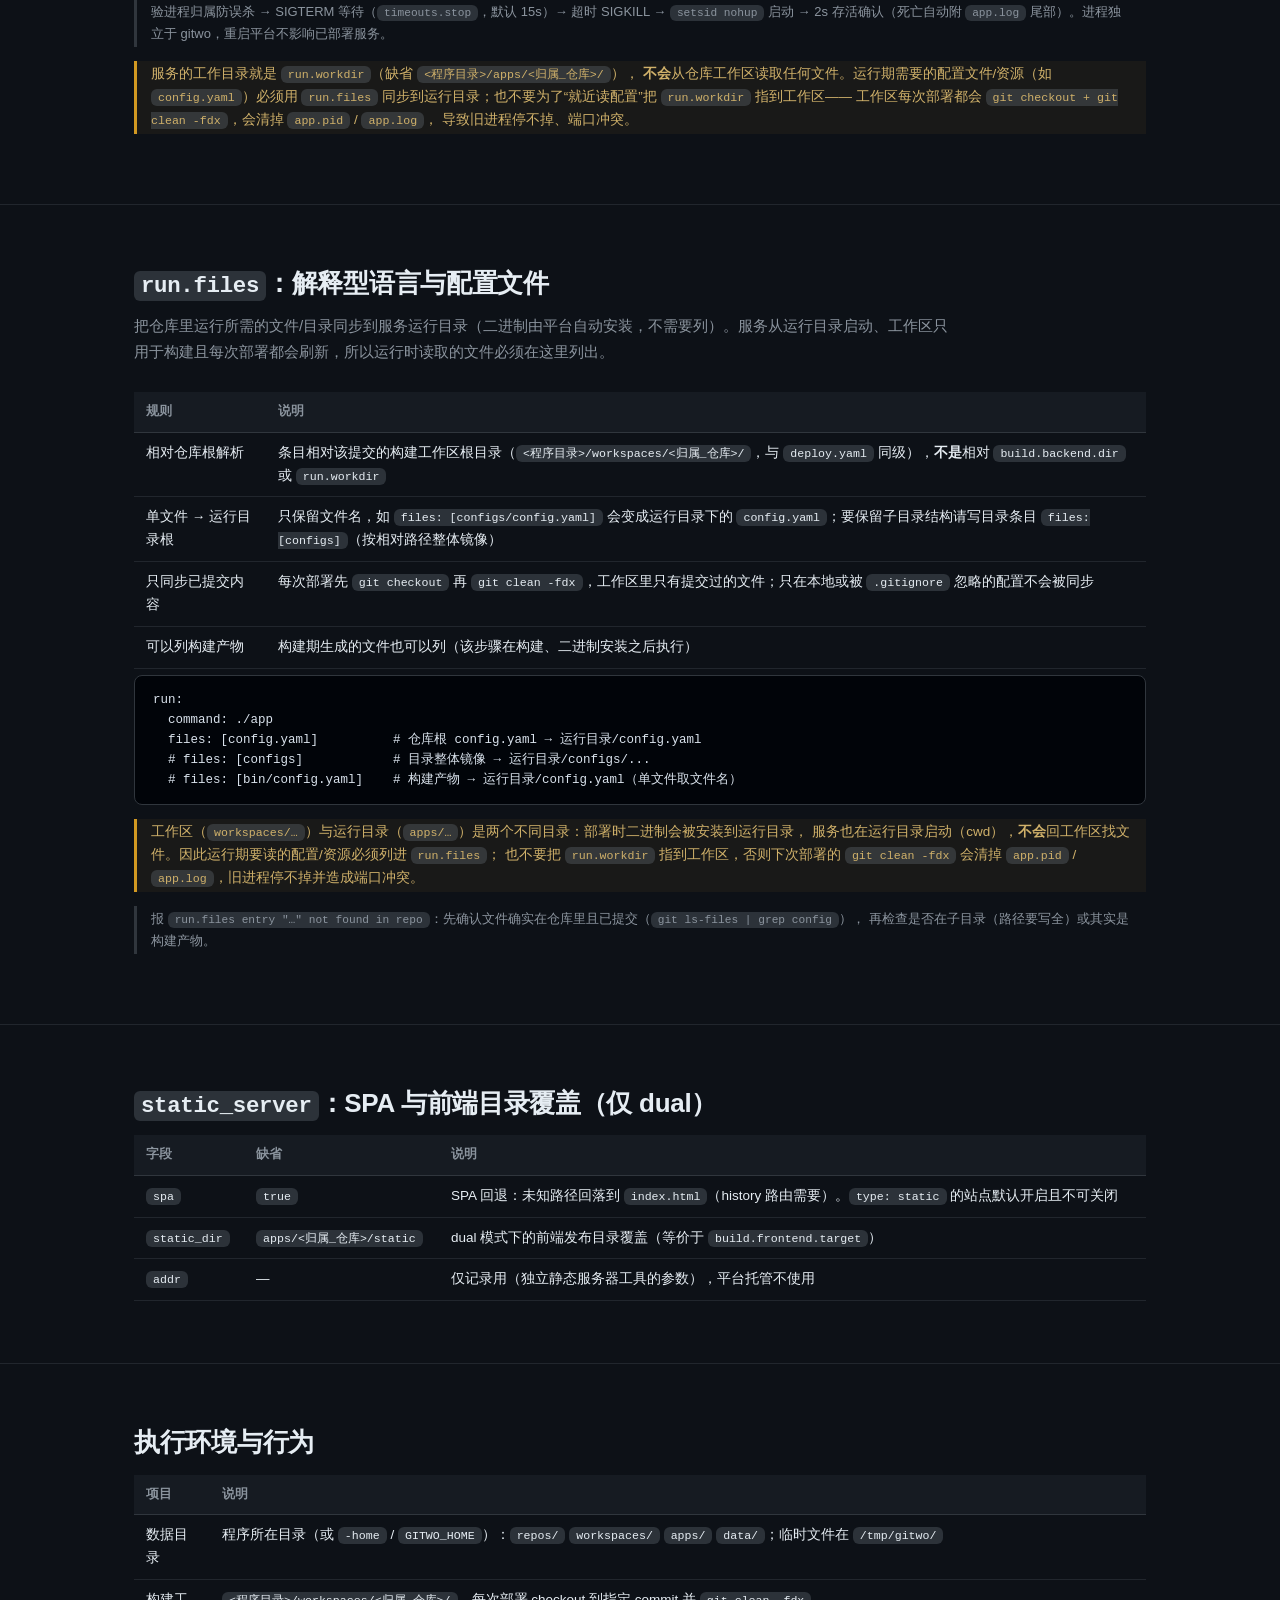
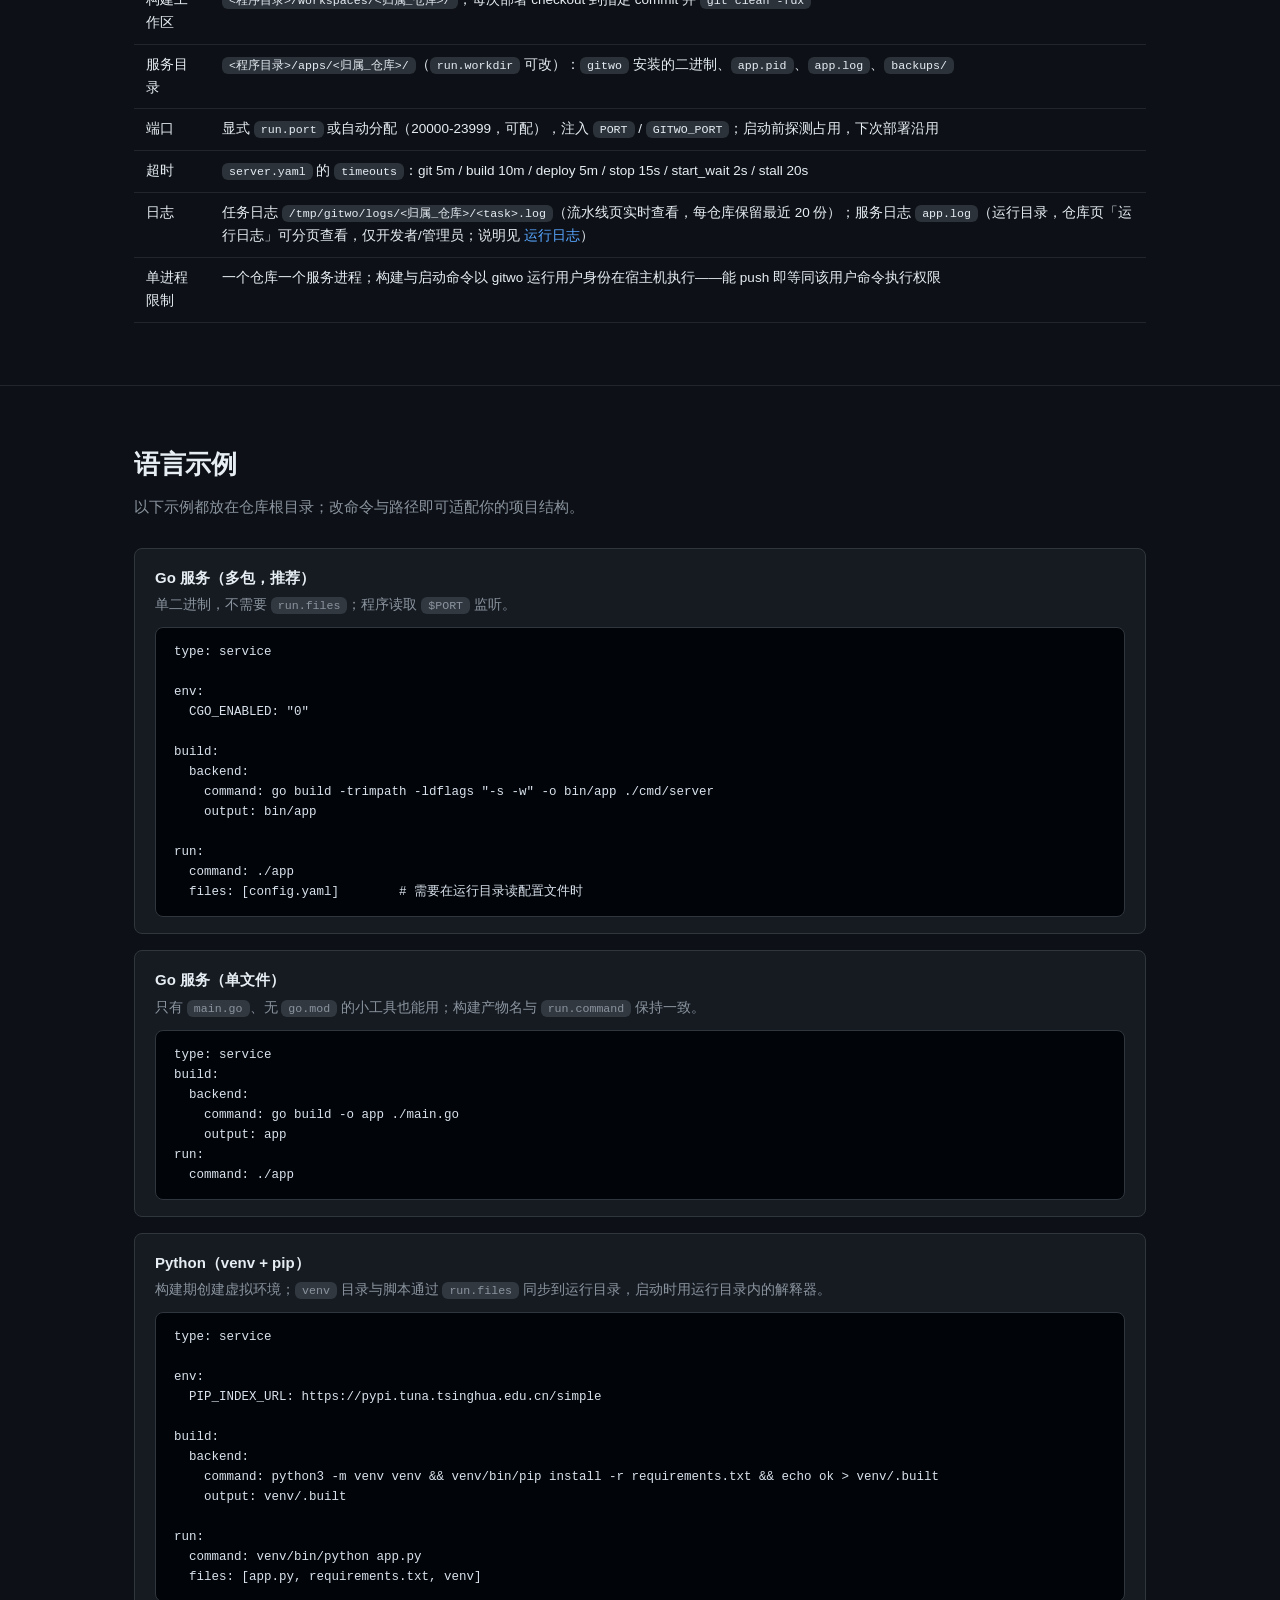
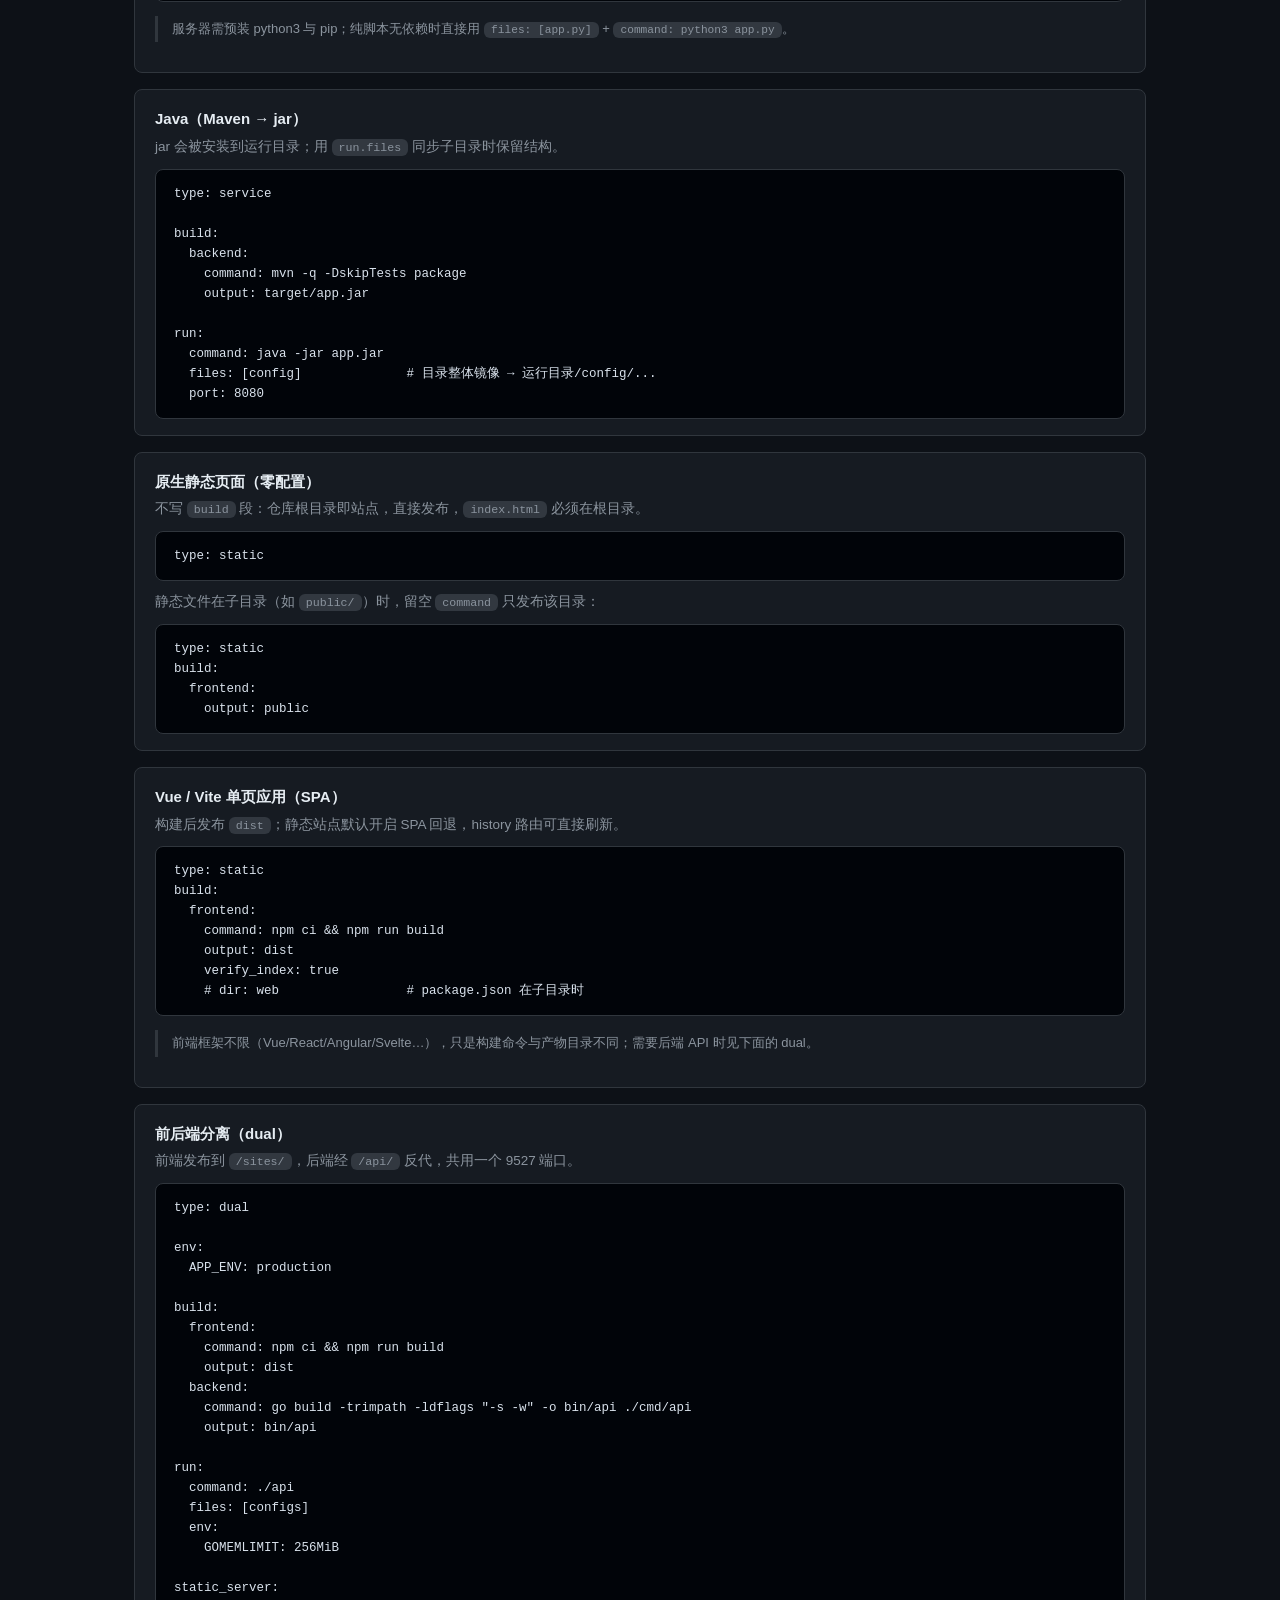
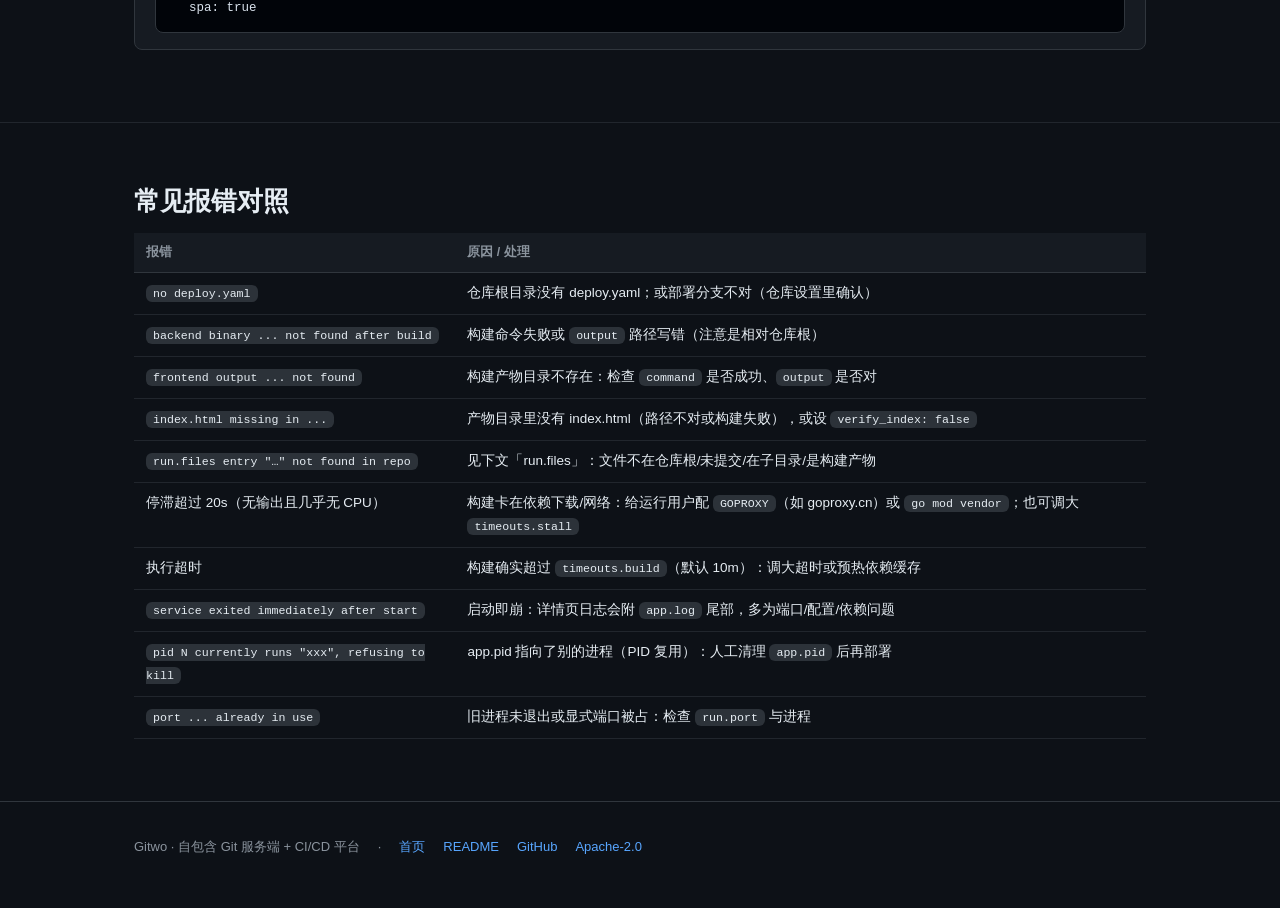
==== commit be09ca61: "feat: 部署重启时自动回收占用端口的旧实例（手动 nohup 启动、无 app.pid） - 场景：上次用 `nohup ./app &` 手动启动的实例占着 run.port；它没有   app" ====
--- a/docs/deploy-yaml.html
+++ b/docs/deploy-yaml.html
@@ -119,7 +119,7 @@
     <tbody>
       <tr><td><code>command</code></td><td><span class="req">必填</span></td><td>启动命令，如 <code>./app</code>、<code>java -jar app.jar</code>、<code>venv/bin/python app.py</code>。第一个词用于 PID 归属校验</td></tr>
       <tr><td><code>workdir</code></td><td><span class="opt">可选</span></td><td>服务运行目录，缺省 <code>&lt;程序目录&gt;/apps/&lt;归属_仓库&gt;/</code>；二进制、<code>app.pid</code>、<code>app.log</code>、<code>backups/</code> 与 <code>run.files</code> 都落到这里</td></tr>
-      <tr><td><code>port</code></td><td><span class="opt">可选</span></td><td>显式监听端口；<b>缺省自动分配</b>（<code>server.yaml</code> 的 20000-23999）并注入 <code>$PORT</code>，下次部署沿用上次端口，站点地址不漂移</td></tr>
+      <tr><td><code>port</code></td><td><span class="opt">可选</span></td><td>显式监听端口；<b>缺省自动分配</b>（<code>server.yaml</code> 的 20000-23999）并注入 <code>$PORT</code>，下次部署沿用上次端口，站点地址不漂移。重启前会探测端口占用：若占用者是本仓库安装的二进制（如手动 <code>nohup</code> 启动、未被 <code>app.pid</code> 跟踪的旧实例）会先回收再继续；其它进程占用则中止并提示 pid/命令行（不误杀）</td></tr>
       <tr><td><code>env</code></td><td><span class="opt">可选</span></td><td>只注入服务进程的环境变量（叠加在顶层 <code>env</code> 之上）</td></tr>
       <tr><td><code>keep_binaries</code></td><td><span class="opt">可选</span></td><td>在 <code>backups/</code> 保留最近 N 个旧二进制（0 = 不保留，缺省）</td></tr>
       <tr><td><code>files</code></td><td><span class="opt">可选</span></td><td>运行所需的非二进制文件/目录，见下文「run.files」</td></tr>
